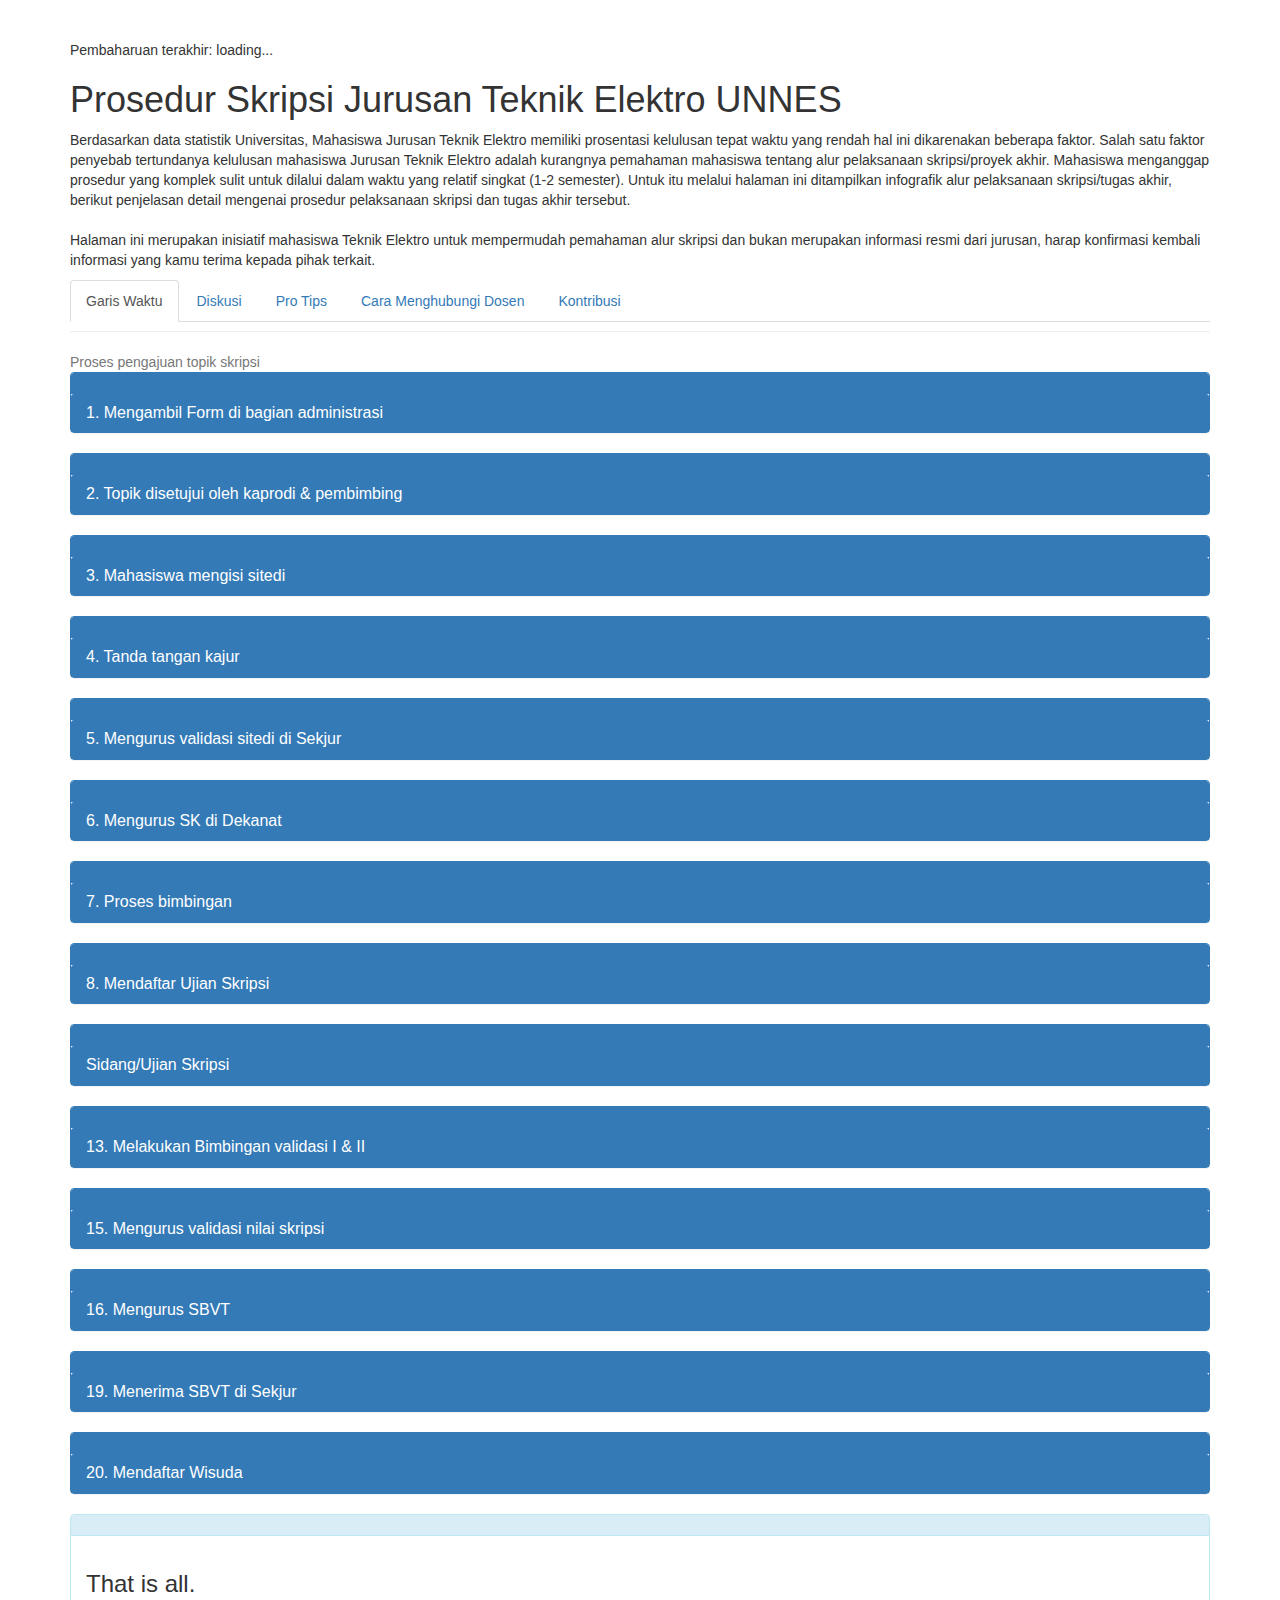
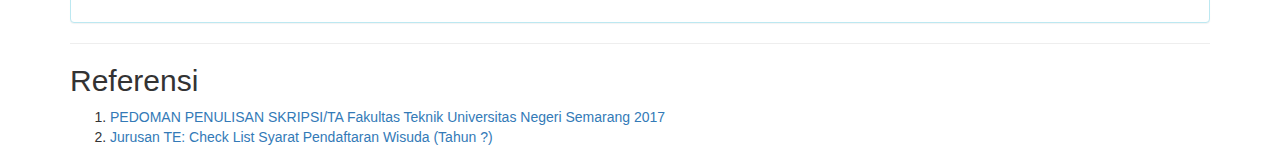
==== index.html @ 2256fbec "menambahkan informasi wisuda" ====
<!DOCTYPE html>
<html lang="id">

<head>
    <meta charset="utf-8">
    <meta name="robots" content="noindex, nofollow">
    <title>Prosedur Skripsi Jurusan Teknik Elektro UNNES</title>
    <meta name="viewport" content="width=device-width, initial-scale=1">
    <link rel="icon" href="img/icon.png" type="image/png">
    <!-- load bootstrap and fonts -->
    <link href="//netdna.bootstrapcdn.com/bootstrap/3.0.0/css/bootstrap.min.css" rel="stylesheet" id="bootstrap-css">
    <link rel="stylesheet" href="https://cdnjs.cloudflare.com/ajax/libs/font-awesome/5.15.1/css/all.min.css"
        integrity="sha512-+4zCK9k+qNFUR5X+cKL9EIR+ZOhtIloNl9GIKS57V1MyNsYpYcUrUeQc9vNfzsWfV28IaLL3i96P9sdNyeRssA=="
        crossorigin="anonymous" />
    <link rel="preconnect" href="https://fonts.gstatic.com">
    <link href="https://fonts.googleapis.com/css2?family=Roboto:wght@400;500;700;900&display=swap" rel="stylesheet">
    <!-- load custom css -->
    <link href="css/style.css" rel="stylesheet">
    <!-- load js -->
    <script src="//code.jquery.com/jquery-1.11.1.min.js"></script>
    <script src="//netdna.bootstrapcdn.com/bootstrap/3.0.0/js/bootstrap.min.js"></script>
</head>

<body>
    <div class="container">
        <!-- Page header -->
        <div class="page-header">
            <div class="page-intro">
                <div class="info">Pembaharuan terakhir: <span id="last-update">loading...</span></div>
                <h1>Prosedur Skripsi <span> Jurusan Teknik Elektro UNNES </span></h1>
                <div class="sidebar-box">
                    <p>Berdasarkan data statistik Universitas, Mahasiswa Jurusan Teknik Elektro memiliki prosentasi
                        kelulusan
                        tepat waktu yang rendah hal ini dikarenakan beberapa faktor. Salah satu faktor penyebab
                        tertundanya kelulusan mahasiswa Jurusan Teknik Elektro adalah kurangnya pemahaman mahasiswa
                        tentang alur pelaksanaan
                        skripsi/proyek akhir. Mahasiswa menganggap prosedur yang komplek sulit untuk dilalui dalam waktu
                        yang relatif singkat (1-2 semester). Untuk itu melalui halaman ini ditampilkan infografik alur
                        pelaksanaan skripsi/tugas akhir, berikut penjelasan detail mengenai prosedur pelaksanaan skripsi
                        dan
                        tugas akhir tersebut.
                        <br /><br />
                        Halaman ini merupakan inisiatif mahasiswa Teknik Elektro untuk mempermudah pemahaman alur
                        skripsi
                        dan bukan merupakan informasi resmi dari jurusan, harap konfirmasi kembali informasi yang kamu
                        terima kepada pihak terkait.
                    </p>
                </div>
            </div>
            <div class="tab">
                <ul class="nav nav-tabs">
                    <li class="active"><a data-toggle="tab" href="#garis-waktu"><i class="fas fa-bars"></i>
                            Garis Waktu</a>
                    </li>
                    <li><a data-toggle="tab" href="#diskusi"><i class="fas fa-comments"></i> Diskusi</a></li>
                    <li><a data-toggle="tab" href="#protips"><i class="fas fa-trophy"></i> Pro Tips</a></li>
                    <li><a data-toggle="tab" href="#cara-hubungi-dosen"><i class="fas fa-envelope"></i> Cara
                            Menghubungi Dosen</a>
                    <li><a data-toggle="tab" href="#kontribusi"><i class="fas fa-code-branch"></i>
                            Kontribusi</a>
                    </li>
                </ul>
            </div>
        </div>
        <!-- /Page header -->
        <div class="tab-content">
            <div id="garis-waktu" class="tab-pane fade in active">
                <!-- Timeline -->
                <div class="timeline">
                    <!-- Line component -->
                    <div class="line text-muted"></div>
                    <div class="separator text-muted">
                        <span>Proses pengajuan topik skripsi</span>
                    </div>
                    <article class="panel panel-primary" id="accordionOne">
                        <div class="panel-heading icon">
                            <i class="fas fa-file-alt"></i>
                        </div>
                        <div class="panel-heading" id="headingOne" data-toggle="collapse" role="button"
                            data-target="#collapseOne" aria-expanded="true" aria-controls="collapseOne">
                            <h3 class="panel-title">1. Mengambil Form di bagian administrasi</h3>
                        </div>
                        <div class="panel-body collapse " id="collapseOne" aria-labelledby="headingOne"
                            data-parent="#accordionOne">
                            <p>
                                Kalian dapat mengambil form usul topik ke TU Jurusan. Berikut gambar dari Form Usulan
                                Topik :
                            </p>
                            <img src="img/usul_topik.png" alt="form usul topik" style="width: 40%;">
                        </div>
                    </article>
                    <article class="panel panel-primary">
                        <div class="panel-heading icon">
                            <i class="fas fa-spell-check"></i>
                        </div>
                        <div class="panel-heading" id="headingTwo" data-toggle="collapse" role="button"
                            data-target="#collapseTwo" aria-expanded="true" aria-controls="collapseTwo">
                            <h3 class="panel-title">2. Topik disetujui oleh kaprodi & pembimbing</h3>
                        </div>
                        <div class="panel-body collapse " id="collapseTwo" aria-labelledby="headingTwo"
                            data-parent="#accordionTwo">
                            <p>
                                Pada tahap ini kalian membutuhkan tanda tangan baik dari Kaprodi maupun Pembimbing.
                                Jangan lupa menggunakan <a href="#cara-hubungi-dosen">Cara Menghubungi Dosen</a> agar
                                dosen paham dengan kondisi kalian.
                            </p>

                        </div>
                    </article>
                    <article class="panel panel-primary">
                        <div class="panel-heading icon">
                            <i class="fas fa-laptop"></i>
                        </div>
                        <div class="panel-heading">
                            <h3 class="panel-title">3. Mahasiswa mengisi sitedi</h3>
                        </div>
                    </article>
                    <article class="panel panel-primary">
                        <div class="panel-heading icon">
                            <i class="fas fa-signature"></i>
                        </div>
                        <div class="panel-heading">
                            <h3 class="panel-title">4. Tanda tangan kajur</h3>
                        </div>
                    </article>
                    <article class="panel panel-primary">
                        <div class="panel-heading icon">
                            <i class="fas fa-check-double"></i>
                        </div>
                        <div class="panel-heading">
                            <h3 class="panel-title">5. Mengurus validasi sitedi di Sekjur</h3>
                        </div>
                    </article>
                    <article class="panel panel-primary">
                        <div class="panel-heading icon">
                            <i class="fas fa-school"></i>
                        </div>
                        <div class="panel-heading">
                            <h3 class="panel-title">6. Mengurus SK di Dekanat</h3>
                        </div>
                    </article>
                    <article class="panel panel-primary">
                        <div class="panel-heading icon">
                            <i class="fas fa-comments"></i>
                        </div>
                        <div class="panel-heading">
                            <h3 class="panel-title">7. Proses bimbingan</h3>
                        </div>
                    </article>

                    <article class="panel panel-primary" id="accordionEight">
                        <div class="panel-heading icon">
                            <i class="fas fa-clipboard-list"></i>
                        </div>
                        <div class="panel-heading" id="headingEight" data-toggle="collapse" role="button"
                            data-target="#collapseEight" aria-expanded="true" aria-controls="collapseEight">
                            <h3 class="panel-title">8. Mendaftar Ujian Skripsi</h3>
                        </div>
                        <div class="panel-body collapse " id="collapseEight" aria-labelledby="headingEight"
                            data-parent="#accordionEight">
                            <h4>Check List Syarat Pendaftaran Ujian Skripsi<sup><a href="#ref-3">[3]</a></sup></h4>
                            <ol>
                                <li><a href="#daftar-sidang-ktm">FC KTM</a></li>
                                <li><a href="#daftar-sidang-krs">FC KRS terakhir</a></li>
                                <li><a href="#daftar-sidang-rhs">FC RHS disetujui Koorprodi tanpa nilai E</a></li>
                                <li><a href="#daftar-sidang-bukti-spp">FC Bukti pembayaran SPP terakhir</a></li>
                                <li><a href="#daftar-sidang-bukti-spp">Lembar selesai bimbingan</a></li>
                                <li><a href="#daftar-sidang-toefl">FC Sertifikat TOEFL minimal nilai 400</a></li>
                                <li><a href="#daftar-sidang-pembimbingan">Pembimbingan Penulisan Skripsi</a></li>
                                <li><a href="#daftar-sidang-naskah-skripsi">Naskah Ujian Skripsi</a></li>
                                <li><a href="#daftar-sidang-e-journal">Bukti Upload E journal</a></li>
                                <li><a href="#daftar-sidang-surat-tugas-sempro">FC Surat Tugas Sempro</a></li>
                            </ol>
                            <hr />


                            <h5 name="daftar-sidang-ktm">1. FC KTM</h5>
                            <p>Foto Copy/Scan KTM depan-belakang dalam satu halaman.</p>
                            <h5 name="daftar-sidang-krs">2. FC KRS Terakhir</h5>
                            <p>-</p>
                            <h5 name="daftar-sidang-rhs">3. FC RHS (sudah ditanda tangan Kaprodi)</h5>
                            <p>-</p>
                        </div>
                    </article>


                    <article class="panel panel-primary" id="accordionNine">
                        <div class="panel-heading icon">
                            <i class="fas fa-chalkboard-teacher"></i>
                        </div>
                        <div class="panel-heading" id="headingNine" role="button" data-toggle="collapse"
                            data-target="#collapseNine" aria-expanded="true" aria-controls="collapseNine">
                            <h3 class="panel-title">Sidang/Ujian Skripsi</h3>
                        </div>
                        <div class="panel-body collapse " id="collapseNine" aria-labelledby="headingNine"
                            data-parent="#accordionNine">
                            dfdf
                        </div>
                    </article>
                    <article class="panel panel-primary">
                        <div class="panel-heading icon">
                            <i class="fas fa-user-check"></i>
                        </div>
                        <div class="panel-heading">
                            <h3 class="panel-title">13. Melakukan Bimbingan validasi I & II</h3>
                        </div>
                    </article>
                    <article class="panel panel-primary">
                        <div class="panel-heading icon">
                            <i class="fas fa-tasks"></i>
                        </div>
                        <div class="panel-heading">
                            <h3 class="panel-title">15. Mengurus validasi nilai skripsi</h3>
                        </div>
                    </article>
                    <article class="panel panel-primary">
                        <div class="panel-heading icon">
                            <i class="fas fa-list-ol"></i>
                        </div>
                        <div class="panel-heading" id="headingSixteen" data-toggle="collapse" role="button" data-target="#collapseSixteen"
                            aria-expanded="true" aria-controls="collapseSixteen">
                            <h3 class="panel-title">16. Mengurus SBVT</h3>
                        </div>
                        <div class="panel-body collapse " id="collapseSixteen" aria-labelledby="headingSixteen" data-parent="#accordionSixteen">
                            <h4>Mengurus SBVT</h4>
                            <p>Dalam pengurusan SBVT (Surat Bukti Validasi Data Transkrip) diperlukan surat bebas Perpus Pusat.</p>
                            <hr/>
                            <h4>Surat Bebas Perpus Pusat</h4>
                            <p>Surat bebeas perpus pusat bisa didapatkan secara langsung maupun daring (per Februari 2020 hanya menerima daring). File yang perlu dikirimkan adalah naskah skripsi lengkap dengan tanda tangan pembibing, ketua sidang, sekretaris sidang, dan dekan. Informasi lengkapnya
                                ada di tautan berikut <a href="http://library.unnes.ac.id/?p=7430">LAYANAN BEBAS PERPUSTAKAAN SECARA ONLINE</a></p>
                           
                        </div>
                    </article>
                    <article class="panel panel-primary">
                        <div class="panel-heading icon">
                            <i class="far fa-clipboard"></i>
                        </div>
                        <div class="panel-heading">
                            <h3 class="panel-title">19. Menerima SBVT di Sekjur</h3>
                        </div>
                    </article>


                    <article class="panel panel-primary" id="accordionTwenty">
                        <div class="panel-heading icon">
                            <i class="fas fa-graduation-cap"></i>
                        </div>
                        <div class="panel-heading" id="headingTwenty" data-toggle="collapse" role="button"
                            data-target="#collapseTwenty" aria-expanded="true" aria-controls="collapseTwenty">
                            <h3 class="panel-title">20. Mendaftar Wisuda</h3>
                        </div>
                        <div class="panel-body collapse " id="collapseTwenty" aria-labelledby="headingTwenty"
                            data-parent="#accordionTwenty">
                            <h4>Check List Syarat Pendaftaran Wisuda<sup><a href="#ref-2">[2]</a></sup></h4>
                            <ol>
                                <li><a href="#daftar-wisuda-ktm">FC KTM</a></li>
                                <li><a href="#daftar-wisuda-rhs">FC RHS (sudah ditanda tangan Kaprodi)</a></li>
                                <li><a href="#daftar-wisuda-cetaksbvt">FC Bukti Cetak SBVT</a></li>
                                <li><a href="#daftar-wisuda-bayarspp">FC Bukti Pembayaran SPP</a></li>
                                <li><a href="#daftar-wisuda-bebaslabkalab">FC Surat Keterangan Bebas Lab (Kalab)</a>
                                </li>
                                <li><a href="#daftar-wisuda-bebaslab">FC Surat Keterangan Bebas Pinjam Alat Lab</a></li>
                                <li><a href="#daftar-wisuda-bebeasperpusjur">FC Surat Keterangan Bebas Perpustakaan
                                        Jurusan</a></li>
                                <li><a href="#daftar-wisuda-selesairevisi">FC Surat Keterangan Selesai Revisi</a></li>
                                <li><a href="#daftar-wisuda-pengumpulannaskah">FC Bukti Pengumpulan Naskah Skripsi,
                                        Artikel, CD dari Perpustakaan Jurusan</a></li>
                                <li><a href="#daftar-wisuda-fileskripsi">FC Halaman Cover, Abstrak, Pengesahan</a></li>
                                <li><a href="#daftar-wisuda-surattugaspanita">FC Surat Tugas Panitia Ujian Skripsi</a></li>
                                <li><a href="#daftar-wisuda-penyerahan-artikel">FC Surat Keterangan Penyerahan Artikel</a></li>
                                <li><a href="#">FC Cetak Bukti Upload File Skripsi di SITEDI</a></li>
                                <li><a href="#">FC Surat Tugas Pembimbing</a></li>
                                <li><a href="#">FC SK Penyerahan Naskah Skripsi File PDF</a></li>
                                <li><a href="#">FC Surat Keterangan Lulus</a></li>
                            </ol>
                            <hr />
                            <p>Congratulations, you're a step away from gradutaion!</p><br />

                            <h5 id="daftar-wisuda-ktm">1. FC KTM</h5>
                            <p>Foto Copy/Scan KTM depan-belakang dalam satu halaman.</p>
                            <h5 id="daftar-wisuda-rhs">2. FC RHS (sudah ditanda tangan Kaprodi)</h5>
                            <p>-</p>

                            <h5 id="daftar-wisuda-cetaksbvt">3. FC Bukti Cetak SBVT </h5>
                            <p>SBVT (Surat Bukti Validasi Data Transkrip) didapat setelah pembimbing dan penguji mengisi
                                nilai ujian skripsi anda. Untuk informasi lebih lanjut bisa ditanyakan ke TU.</p>

                            <h5 id="daftar-wisuda-bayarspp">4. FC Bukti Pembayaran SPP</h5>
                            <p>Bukti pembayan dapat diambil dari tangkapan layar SITEDI atau SIKADU dan dibuat PDF.
                            </p>
                            <h5 id="daftar-wisuda-bebaslabkalab">5. FC Surat Keterangan Bebas Lab (Kalab)</h5>
                            <p>Surat diketik sendiri berdasarkan template <a
                                    href="docs/template_surat-surat_daftar_wisuda.docx" target="_blank">berikut</a>
                                (halaman 3). Kemudian meminta TTD dari Kalab.</p>

                            <h5 id="daftar-wisuda-bebaslab">6. FC Surat Keterangan Bebas Pinjam Alat Lab</h5>
                            <p>Surat diketik sendiri berdasarkan template <a
                                    href="docs/template_surat-surat_daftar_wisuda.docx" target="_blank">berikut</a>
                                (halaman 2). Kemudian meminta TTD dari Laboran PTE, Laboran PTIK, Laboran TE.</p>

                            <h5 id="daftar-wisuda-bebeasperpusjur">7. FC Surat Keterangan Bebas Perpustakaan Jurusan
                            </h5>
                            <p>Surat diketik sendiri berdasarkan template <a
                                    href="docs/template_surat-surat_daftar_wisuda.docx" target="_blank">berikut</a>
                                (halaman 5). Kemudian meminta TTD dari Penanggung Jawab Perpus Jurusan.</p>

                            <h5 id="daftar-wisuda-selesairevisi">8. FC Surat Keterangan Selesai Revisi</h5>
                            <p>Surat diketik sendiri berdasarkan template <a
                                    href="docs/template_surat-surat_daftar_wisuda.docx" target="_blank">berikut</a>
                                (halaman 1). Kemudian meminta TTD dari Penguji 1, Penguji 2, Penguji 3/Pembimbing.</p>

                            <h5 id="daftar-wisuda-pengumpulannaskah">9. FC Bukti Pengumpulan Naskah Skripsi, Artikel, CD
                                dari Perpustakaan Jurusan</h5>
                            <p>Surat diketik sendiri berdasarkan template <a
                                    href="docs/template_surat-surat_daftar_wisuda.docx" target="_blank">berikut</a>
                                (halaman 4 dan 7). Kemudian meminta TTD dari Penanggung Jawab Perpus Jurusan.</p>

                            <h5 id="daftar-wisuda-fileskripsi">10. FC Halaman Cover, Abstrak, Pengesahan</h5>
                            <p>Jangan lupa halaman pengesahan merupakan file hasil scan dokumen asli. Halaman tesersbut digabung jadi satu, urutannya berdasarkan panduan skripsi<a href="#ref-1"><sup>[1]</sup></a></p>
                           
                            <h5 id="daftar-wisuda-surattugaspanita">11. FC Surat Tugas Panitia Ujian Skripsi</h5>
                            <p>Didapat sebelum/setelah kamu melakukan ujian skripsi, kalau saya h-7 sebelum sidang ujian. Berisi daftar penguji, peserta ujian, dan tempat ujian. Serta tanda tangan dan cap dari Ketua Dekan.</p>

                            <h5 id="daftar-wisuda-penyerahan-artikel">12. FC Surat Keterangan Penyerahan Artikel</h5>
                            <p>Surat diketik sendiri berdasarkan template <a href="docs/template_surat-surat_daftar_wisuda.docx"
                                    target="_blank">berikut</a>
                                (halaman 6). Kemudian meminta TTD dari Ketua Laboratorium TE.</p>
                        </div>
                    </article>

                    <article class="panel panel-info panel-outline">
                        <div class="panel-heading icon">
                            <i class="fas fa-user-graduate"></i>
                        </div>
                        <div class="panel-body">
                            <h3>That is all.</h3>
                        </div>
                    </article>
                </div>
                <!-- /Timeline -->
                <hr />
                <div class="referensi mb-2">
                    <h2>Referensi</h2>
                    <ol>
                        <li><a name="ref-1" href="docs/Pedoman_SKRIPSI_TA_FT_2017.pdf">PEDOMAN PENULISAN SKRIPSI/TA
                                Fakultas Teknik Universitas Negeri Semarang 2017</a></li>
                        <li><a name="ref-2" href="img/checklist-daftar-wisuda-te.jpeg">Jurusan TE: Check List Syarat
                                Pendaftaran Wisuda (Tahun ?)</a></li>
                    </ol>
                </div>
            </div>
            <div id="diskusi" class="tab-pane fade">
                <h2>Diskusi</h2>
                <div class="comment-box">
                    <div id="disqus_thread"></div>
                    <script>
                        /**
                        *  RECOMMENDED CONFIGURATION VARIABLES: EDIT AND UNCOMMENT THE SECTION BELOW TO INSERT DYNAMIC VALUES FROM YOUR PLATFORM OR CMS.
                        *  LEARN WHY DEFINING THESE VARIABLES IS IMPORTANT: https://disqus.com/admin/universalcode/#configuration-variables    */
                        /*
                        var disqus_config = function () {
                        this.page.url = PAGE_URL;  // Replace PAGE_URL with your page's canonical URL variable
                        this.page.identifier = PAGE_IDENTIFIER; // Replace PAGE_IDENTIFIER with your page's unique identifier variable
                        };
                        */
                        (function () { // DON'T EDIT BELOW THIS LINE
                            var d = document, s = d.createElement('script');
                            s.src = 'https://elybin.disqus.com/embed.js';
                            s.setAttribute('data-timestamp', +new Date());
                            (d.head || d.body).appendChild(s);
                        })();
                    </script>
                    <noscript>Please enable JavaScript to view the <a href="https://disqus.com/?ref_noscript">comments
                            powered
                            by Disqus.</a>
                    </noscript>
                </div>
            </div>
            <div id="protips" class="tab-pane fade">
                <h2>Protips</h2>
                <p>Beberapa tips agar mempermudah dalam pengerjaan skripsi.</p>
                <h3>1. Simpan semua dokumen dengan rapih, baik yang kamu kirim maupun yang kamu terima.</h3>
                <h3>2. Jangan sampai dokumen skripsi kamu rusak/terhapus. </h3>
                <p>Gunakan layanan <i>cloud</i> (seperti: Google Drive, Dropbox, dll.) untuk menyimpan cadangan file
                    kamu. Pelajari <a href="https://www.youtube.com/watch?v=cNvB1NzGUBk"> strategi backup 3-2-1</a>.</p>
                <h3>3. Jangan menyimpan dokumen hanya di satu file saja, gandakan setiap kali melakukan revisi besar.
                </h3>
                <p>Contoh penamaan file yang ideal: <br />
                    <code>skripsi_v23_20210108_mengubah_penomoran_halaman.docx</code>.
                    <br />
                <ul>
                    <li><code>v23</code> merupakan versi yang kamu kerjakan, angka terus bertambah ketika kamu menyimpan
                        file baru.</li>
                    <li><code>20210108</code> merupakan tanggal (YYYYMMDD) kapan kamu mengubah dokumen kamu.</li>
                    <li><code>mengubah_penomoran_halaman</code> perubahan penting apa saja yang kamu lakukan.</li>
                </ul>
                Selain mencegah file <i>corrupt</i>, juga menghindari mengirim nama dokumen yang kurang sopan. Pelajari
                <a
                    href="https://library.stanford.edu/research/data-management-services/data-best-practices/best-practices-file-naming">cara
                    penamaan file</a> menurut Stanford University Library. </p>
            </div>
            <div id="cara-hubungi-dosen" class="tab-pane fade">
                <h2>Cara Menghubungi Dosen</h2>
                <p>Berikut tata cara menghubungi dosen.</p>
            </div>
            <div id="kontribusi" class="tab-pane fade">
                <h2>Kontribusi</h2>
                <p>Repositori dan halaman web ini mungkin tidak lagi relevan seiring berjalannya waktu, maka dari itu
                    jika
                    terdapat pembaharuan informasi dimohon untuk membantu menyunting dengan melakukan
                    <i>pull-request</i> ke repositori berikut.
                </p>
                <iframe
                    src="https://ghbtns.com/github-btn.html?user=elybin&repo=prosedur-skripsi-jurusan-te&type=fork&count=true&size=large"
                    style="border:0;overflow: scroll;" width="170" height="30" title="GitHub"></iframe>
                <br />
                <br />
                <h2>Kontributor</h2>
                <ul>
                    <li>Khakim Assidiqi (<a href="https://github.com/elybin">@elybin</a>)</li>
                    <li>Septian Rinaldi (<a href="https://github.com/SeptianRin">@SeptianRin</a>)</li>
                    <li>Sartini</li>
                    <li>Budiman</li>
                    <li>coming soon...</li>

                </ul>
                <br />
                <h2>How to contribute 101</h2>
                <iframe width="560" height="315" style="border:0;overflow: scroll;"
                    src="https://www.youtube.com/embed/6_UhNE5qVX4"
                    allow="accelerometer; autoplay; clipboard-write; encrypted-media; gyroscope; picture-in-picture"
                    allowfullscreen></iframe>
            </div>
        </div>
    </div>
    <script src="https://code.jquery.com/jquery-3.5.1.min.js"
        integrity="sha256-9/aliU8dGd2tb6OSsuzixeV4y/faTqgFtohetphbbj0=" crossorigin="anonymous"></script>
    <script src="https://cdnjs.cloudflare.com/ajax/libs/popper.js/1.14.7/umd/popper.min.js"
        integrity="sha384-UO2eT0CpHqdSJQ6hJty5KVphtPhzWj9WO1clHTMGa3JDZwrnQq4sF86dIHNDz0W1"
        crossorigin="anonymous"></script>
    <script src="https://stackpath.bootstrapcdn.com/bootstrap/4.3.1/js/bootstrap.min.js"
        integrity="sha384-JjSmVgyd0p3pXB1rRibZUAYoIIy6OrQ6VrjIEaFf/nJGzIxFDsf4x0xIM+B07jRM"
        crossorigin="anonymous"></script>

    <script src="js/main.js"></script>
</body>

</html>
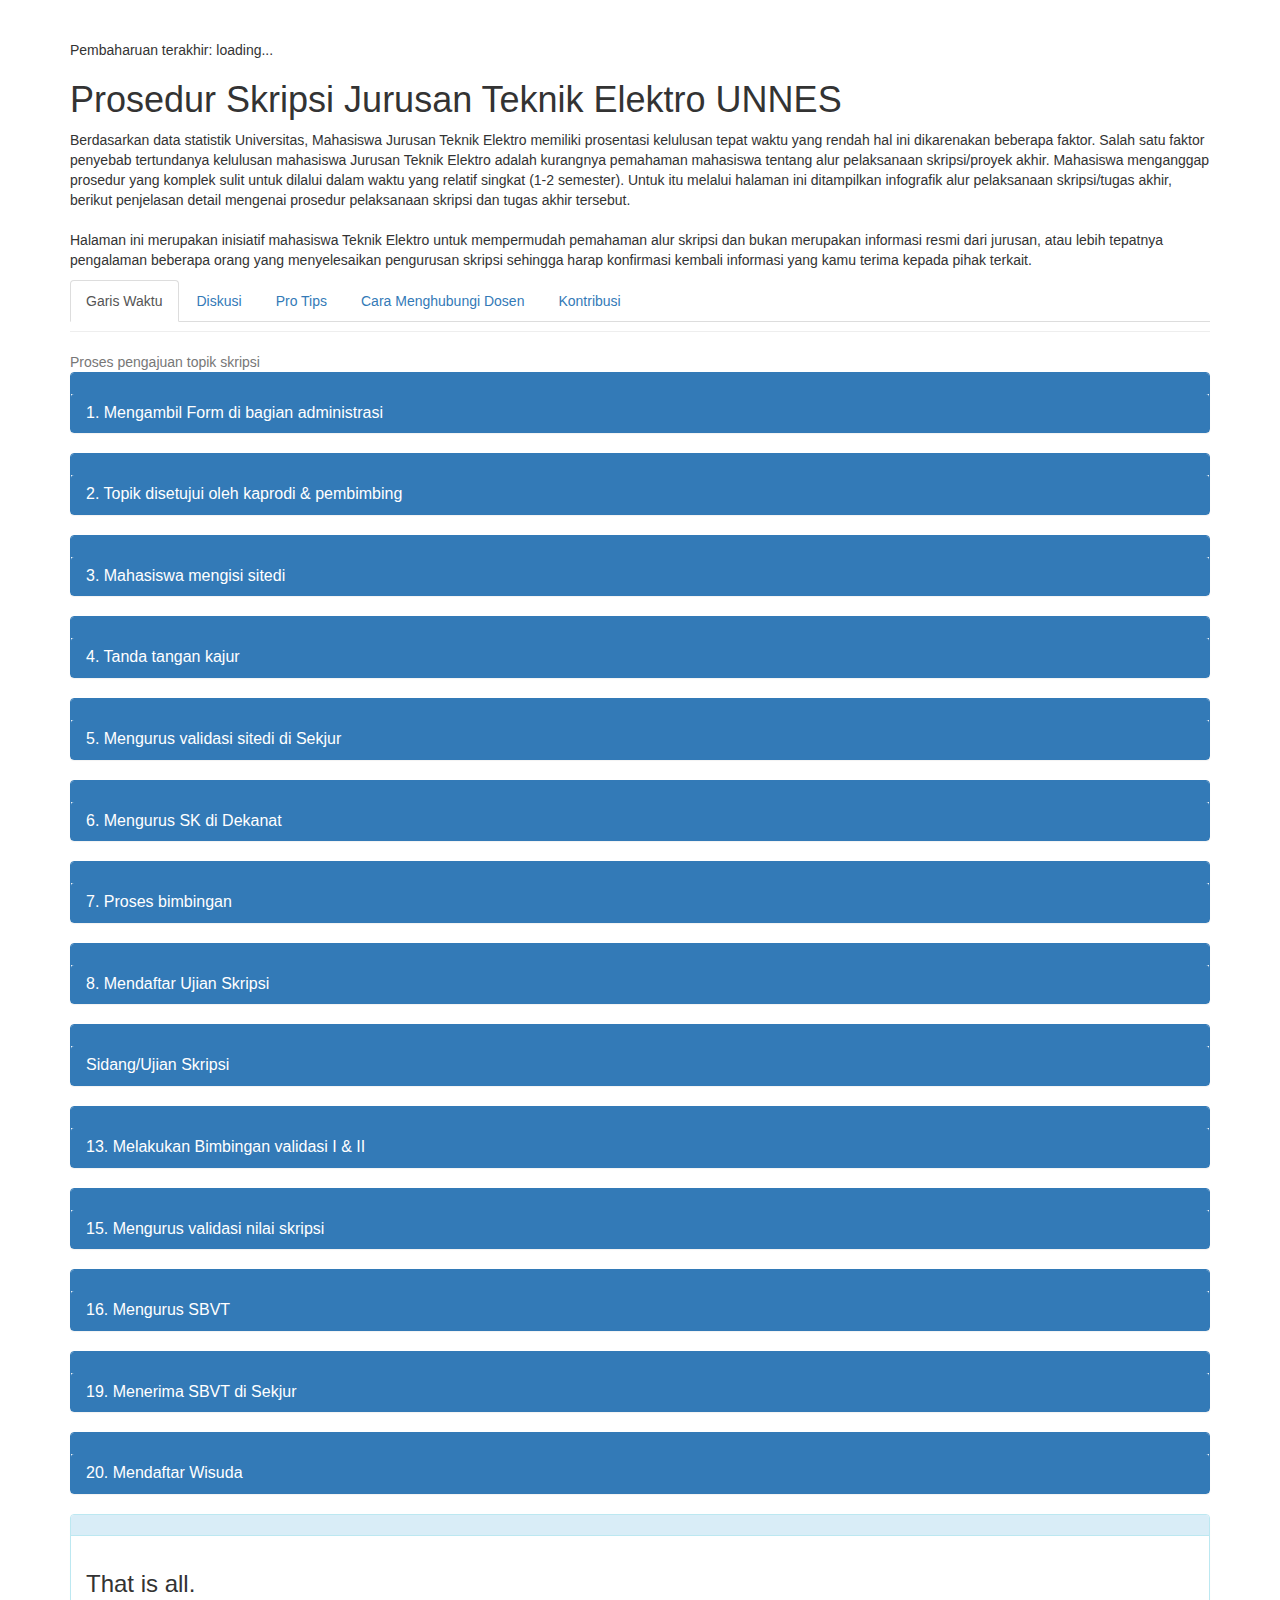
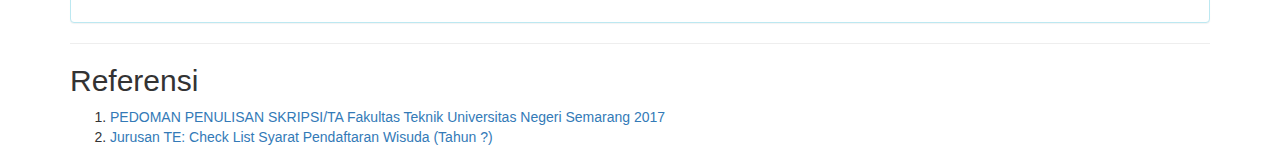
==== commit dbd6e292: "menambahkan detail proses sidang dan usefull links" ====
--- a/index.html
+++ b/index.html
@@ -42,7 +42,7 @@
                         <br /><br />
                         Halaman ini merupakan inisiatif mahasiswa Teknik Elektro untuk mempermudah pemahaman alur
                         skripsi
-                        dan bukan merupakan informasi resmi dari jurusan, harap konfirmasi kembali informasi yang kamu
+                        dan bukan merupakan informasi resmi dari jurusan, atau lebih tepatnya pengalaman beberapa orang yang menyelesaikan pengurusan skripsi sehingga harap konfirmasi kembali informasi yang kamu
                         terima kepada pihak terkait.
                     </p>
                 </div>
@@ -83,10 +83,11 @@
                         <div class="panel-body collapse " id="collapseOne" aria-labelledby="headingOne"
                             data-parent="#accordionOne">
                             <p>
-                                Kalian dapat mengambil form usul topik ke TU Jurusan. Berikut gambar dari Form Usulan
-                                Topik :
+                                Form usul topik dapat diambil di TU Jurusan. Berikut contoh dari <a href="docs/usul_topik.pdf">
+                                    Form Usulan Topik</a>
                             </p>
-                            <img src="img/usul_topik.png" alt="form usul topik" style="width: 40%;">
+                            <p>*Prosedur selama pandemi belum diketahui, kemungkinan dapat dibuat sendiri dan meminta tanda tangan ke pembimbin dan kaprodi secara digital (PDF).</p>
+                        
                         </div>
                     </article>
                     <article class="panel panel-primary">
@@ -268,10 +269,10 @@
                                 <li><a href="#daftar-wisuda-fileskripsi">FC Halaman Cover, Abstrak, Pengesahan</a></li>
                                 <li><a href="#daftar-wisuda-surattugaspanita">FC Surat Tugas Panitia Ujian Skripsi</a></li>
                                 <li><a href="#daftar-wisuda-penyerahan-artikel">FC Surat Keterangan Penyerahan Artikel</a></li>
-                                <li><a href="#">FC Cetak Bukti Upload File Skripsi di SITEDI</a></li>
-                                <li><a href="#">FC Surat Tugas Pembimbing</a></li>
-                                <li><a href="#">FC SK Penyerahan Naskah Skripsi File PDF</a></li>
-                                <li><a href="#">FC Surat Keterangan Lulus</a></li>
+                                <li><a href="#daftar-wisuda-bukti-upload-sitedi">FC Cetak Bukti Upload File Skripsi di SITEDI</a></li>
+                                <li><a href="#daftar-wisuda-surat-tugas-pembimbing">FC Surat Tugas Pembimbing</a></li>
+                                <li><a href="#daftar-wisuda-penyerahan-naskah">FC SK Penyerahan Naskah Skripsi File PDF</a></li>
+                                <li><a href="#daftar-wisuda-keterangan-lulus">FC Surat Keterangan Lulus</a></li>
                             </ol>
                             <hr />
                             <p>Congratulations, you're a step away from gradutaion!</p><br />
@@ -313,7 +314,14 @@
                                 dari Perpustakaan Jurusan</h5>
                             <p>Surat diketik sendiri berdasarkan template <a
                                     href="docs/template_surat-surat_daftar_wisuda.docx" target="_blank">berikut</a>
-                                (halaman 4 dan 7). Kemudian meminta TTD dari Penanggung Jawab Perpus Jurusan.</p>
+                                (halaman 7). Kemudian meminta TTD dari Penanggung Jawab Perpus Jurusan.</p>
+                            <p>Selama pandemi (19 Januari 2021), pengumpulan berkas dilakukan melalui TU. Melakukan pengisian buku data wisudawan dengan melampirkan pasfoto (4x6). Berikut berkas yang diberikan: <br/>
+                                <ol type="a">
+                                    <li>Berkas skripsi lengkap dengan pengesahan (Format mirip dengan yang ada diperpustakaan jurusan), biasanya jasa fotokopi di sekitar UNNES sudah paham formatnya.</li>
+                                    <li>Artikel dijilid dengan sampul oranye.</li>
+                                    <li>CD tidak lagi dibutuhkan, karena sudah menggunakan sistem SITEDI.</li>
+                                </ol>
+                            </p>
 
                             <h5 id="daftar-wisuda-fileskripsi">10. FC Halaman Cover, Abstrak, Pengesahan</h5>
                             <p>Jangan lupa halaman pengesahan merupakan file hasil scan dokumen asli. Halaman tesersbut digabung jadi satu, urutannya berdasarkan panduan skripsi<a href="#ref-1"><sup>[1]</sup></a></p>
@@ -325,6 +333,20 @@
                             <p>Surat diketik sendiri berdasarkan template <a href="docs/template_surat-surat_daftar_wisuda.docx"
                                     target="_blank">berikut</a>
                                 (halaman 6). Kemudian meminta TTD dari Ketua Laboratorium TE.</p>
+
+                            <h5 id="daftar-wisuda-bukti-upload-sitedi">13. FC Cetak Bukti Upload File Skripsi di SITEDI</h5>
+                            <p>Bukti dapat diunduh pada website SITEDI pada menu (Skripsi &gt; Upload Skripsi &gt; Cetek Bukti Upload).</p>
+                            
+                            <h5 id="daftar-wisuda-surat-tugas-pembimbing">14. FC Surat Tugas Pembimbing</h5>
+                            <p>Didapat saat mengajukan sidang sempro.</p>
+
+                            <h5 id="daftar-wisuda-penyerahan-naskah">15. FC SK Penyerahan Naskah Skripsi File PDF</h5>
+                            <p>Surat diketik sendiri berdasarkan template <a href="docs/template_surat-surat_daftar_wisuda.docx"
+                                    target="_blank">berikut</a>
+                                (halaman 4). Kemudian meminta TTD dari Ketua Laboratorium TE. Saat pandemi, penyerahan berkas dapat dilakukan melalui email (18 Januari 2021).</p>
+                            
+                            <h5 id="daftar-wisuda-keterangan-lulus">16. FC Surat Keterangan Lulus</h5>
+                            <p>-</p>
                         </div>
                     </article>
 
@@ -398,6 +420,58 @@
                 <a
                     href="https://library.stanford.edu/research/data-management-services/data-best-practices/best-practices-file-naming">cara
                     penamaan file</a> menurut Stanford University Library. </p>
+
+                <hr>
+                <h2>Useful Links</h2>
+                <p>Beberapa tautan yang dapat membantu selama mengerjakan skripsi.</p>
+                <h3>1. Sci-Hub</h3>
+                <p>Website ini berguna untuk membuka paper yang berbayar dengan menginputkan nomor DOI. <a href="https://en.wikipedia.org/wiki/Sci-Hub">Sci-Hub</a></p>
+                
+                <h3>2. Paper/Article Search Engine</h3>
+                <p>Terdapat banyak mesin pencari paper penelitian ataupun buku, berikut beberapa yang umum digunakan.
+                    <ul>
+                        <li><a href="https://scholar.google.com" target="_blank">https://scholar.google.com</a></li>
+                    </ul>
+                </p>
+                
+                <h3>3. Mengunduh Buku Referensi</h3>
+                <p>Buku refrensi dapat didapatkan langsung pada toko buku baik offline/online, atau dapat diunduh pada website P2P seperti:
+                    <ul>
+                        <li><a href="https://en.wikipedia.org/wiki/Library_Genesis" target="_blank">Library Genesis</a></li>
+                    </ul>
+                </p>
+                
+                <h3>4. Konversi File</h3>
+                <p>Terkadang konversi file atau kompresi dibutuhkan dalam proses skripsi, berikut beberapa website yang sangat membantu proses tersebut:
+                    <ul>
+                        <li><a href="https://www.ilovepdf.com/pdf_to_jpg" target="_blank">PDF to JPG (IlovePdf)</a></li>
+                        <li><a href="https://smallpdf.com/pdf-to-jpg" target="_blank">PDF to JPG (Smallpdf)</a></li>
+                        <li><a href="https://smallpdf.com/pdf-to-word" target="_blank">PDF to Word (Smallpdf)</a></li>
+                        <li><a href="https://www.ilovepdf.com/pdf_to_word" target="_blank">PDF to Word (IlovePdf)</a></li>
+                        <li><a href="https://www.ilovepdf.com/pdf_to_word" target="_blank">PDF to Word (IlovePdf)</a></li>
+                        <li><a href="https://smallpdf.com/compress-pdf" target="_blank">Compress PDF (Smallpdf)</a></li>
+                        <li><a href="https://www.ilovepdf.com/compress_pdf" target="_blank">Compress PDF (IlovePdf)</a></li>
+                    </ul>
+                </p>
+
+                <h3>5. Writting Correction</h3>
+                <p>Terdapat beberapa aplikasi yang dapat mengkoreksi kesalahan grammar atau penulisan, antara lain:
+                    <ul>
+                        <li><a href="https://translate.google.com" target="_blank">Google Translate</a></li>
+                        <li><a href="https://docs.google.com/" target="_blank">Google Docs</a></li>
+                        <li><a href="https://www.grammarly.com" target="_blank">Grammarly</a></li>
+                    </ul>
+                </p>
+
+
+                <h3>6. Reference Manager</h3>
+                <p>Menejemen refrensi yang baik membantu kamu dalam menulis skripsi yang baik, kamu bisa mempelajari beberapa aplikasi berikut:
+                    <ul>
+                        <li><a href="https://www.youtube.com/watch?v=4_QcCGAvFBg" target="_blank">Zotero</a></li>
+                        <li><a href="https://www.youtube.com/watch?v=b4tr5mMYrsk" target="_blank">Mendeley</a></li>
+                    </ul>
+                </p>
+                
             </div>
             <div id="cara-hubungi-dosen" class="tab-pane fade">
                 <h2>Cara Menghubungi Dosen</h2>
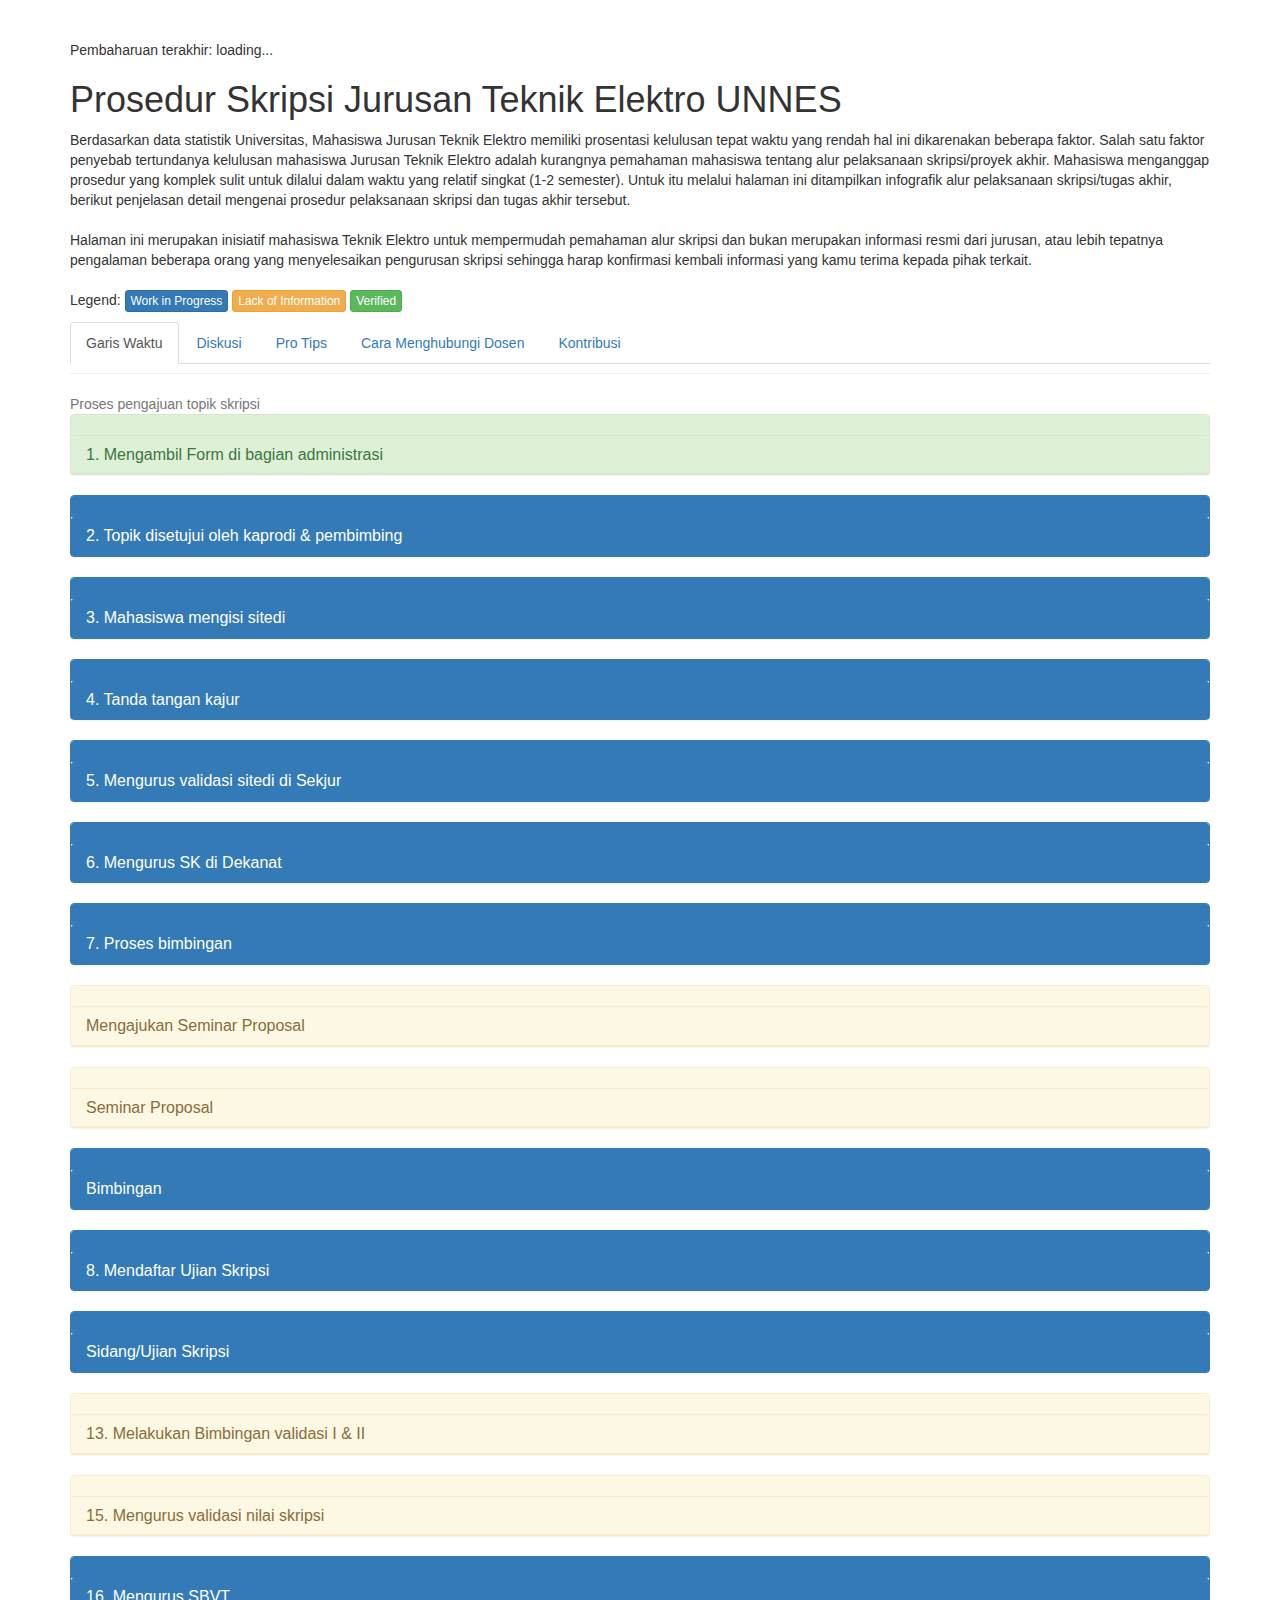
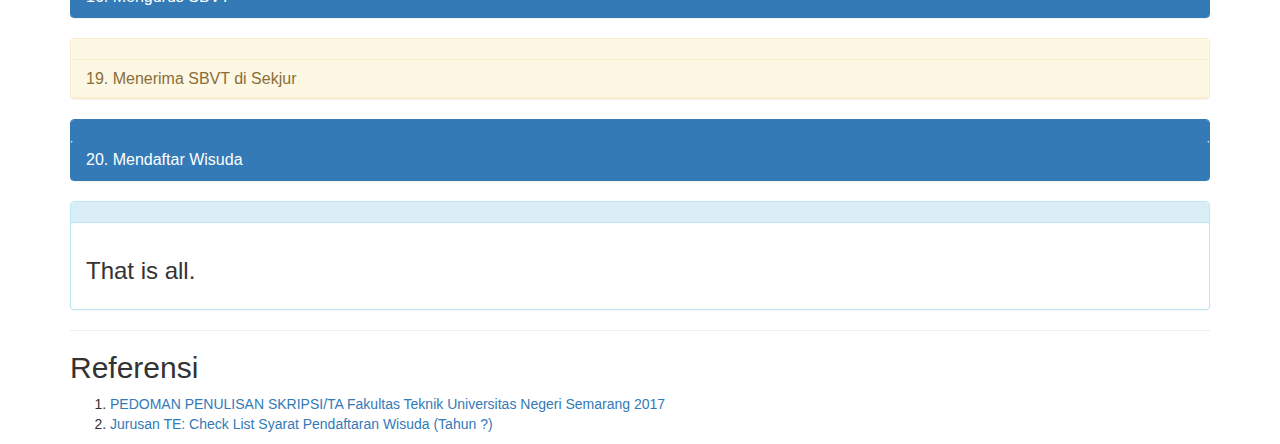
==== commit b6bc5c97: "Update index.html" ====
--- a/index.html
+++ b/index.html
@@ -44,6 +44,9 @@
                         skripsi
                         dan bukan merupakan informasi resmi dari jurusan, atau lebih tepatnya pengalaman beberapa orang yang menyelesaikan pengurusan skripsi sehingga harap konfirmasi kembali informasi yang kamu
                         terima kepada pihak terkait.
+                        <br/><br/>
+                        Legend: 
+                        <span class="btn btn-xs btn-primary">Work in Progress</span>&nbsp;<span class="btn btn-xs btn-warning">Lack of Information</span>&nbsp;<span class="btn btn-xs btn-success">Verified</span>
                     </p>
                 </div>
             </div>
@@ -72,7 +75,7 @@
                     <div class="separator text-muted">
                         <span>Proses pengajuan topik skripsi</span>
                     </div>
-                    <article class="panel panel-primary" id="accordionOne">
+                    <article class="panel panel-success" id="accordionOne">
                         <div class="panel-heading icon">
                             <i class="fas fa-file-alt"></i>
                         </div>
@@ -146,6 +149,33 @@
                         </div>
                         <div class="panel-heading">
                             <h3 class="panel-title">7. Proses bimbingan</h3>
+                        </div>
+                    </article>
+
+                    <article class="panel panel-warning">
+                        <div class="panel-heading icon">
+                            <i class="fas fa-question"></i>
+                        </div>
+                        <div class="panel-heading">
+                            <h3 class="panel-title">Mengajukan Seminar Proposal</h3>
+                        </div>
+                    </article>
+
+                    <article class="panel panel-warning">
+                        <div class="panel-heading icon">
+                            <i class="fas fa-question"></i>
+                        </div>
+                        <div class="panel-heading">
+                            <h3 class="panel-title">Seminar Proposal</h3>
+                        </div>
+                    </article>
+
+                    <article class="panel panel-primary">
+                        <div class="panel-heading icon">
+                            <i class="fas fa-comments"></i>
+                        </div>
+                        <div class="panel-heading">
+                            <h3 class="panel-title">Bimbingan</h3>
                         </div>
                     </article>
 
@@ -198,7 +228,7 @@
                             dfdf
                         </div>
                     </article>
-                    <article class="panel panel-primary">
+                    <article class="panel panel-warning">
                         <div class="panel-heading icon">
                             <i class="fas fa-user-check"></i>
                         </div>
@@ -206,7 +236,7 @@
                             <h3 class="panel-title">13. Melakukan Bimbingan validasi I & II</h3>
                         </div>
                     </article>
-                    <article class="panel panel-primary">
+                    <article class="panel panel-warning">
                         <div class="panel-heading icon">
                             <i class="fas fa-tasks"></i>
                         </div>
@@ -232,7 +262,7 @@
                            
                         </div>
                     </article>
-                    <article class="panel panel-primary">
+                    <article class="panel panel-warning">
                         <div class="panel-heading icon">
                             <i class="far fa-clipboard"></i>
                         </div>
@@ -494,7 +524,7 @@
                     <li>Khakim Assidiqi (<a href="https://github.com/elybin">@elybin</a>)</li>
                     <li>Septian Rinaldi (<a href="https://github.com/SeptianRin">@SeptianRin</a>)</li>
                     <li>Sartini</li>
-                    <li>Budiman</li>
+                    <li>Budiman (<a href="https://github.com/AxleBudiman">@AxleBudiman</a>)</li>
                     <li>coming soon...</li>
 
                 </ul>
@@ -519,4 +549,4 @@
     <script src="js/main.js"></script>
 </body>
 
-</html>+</html>
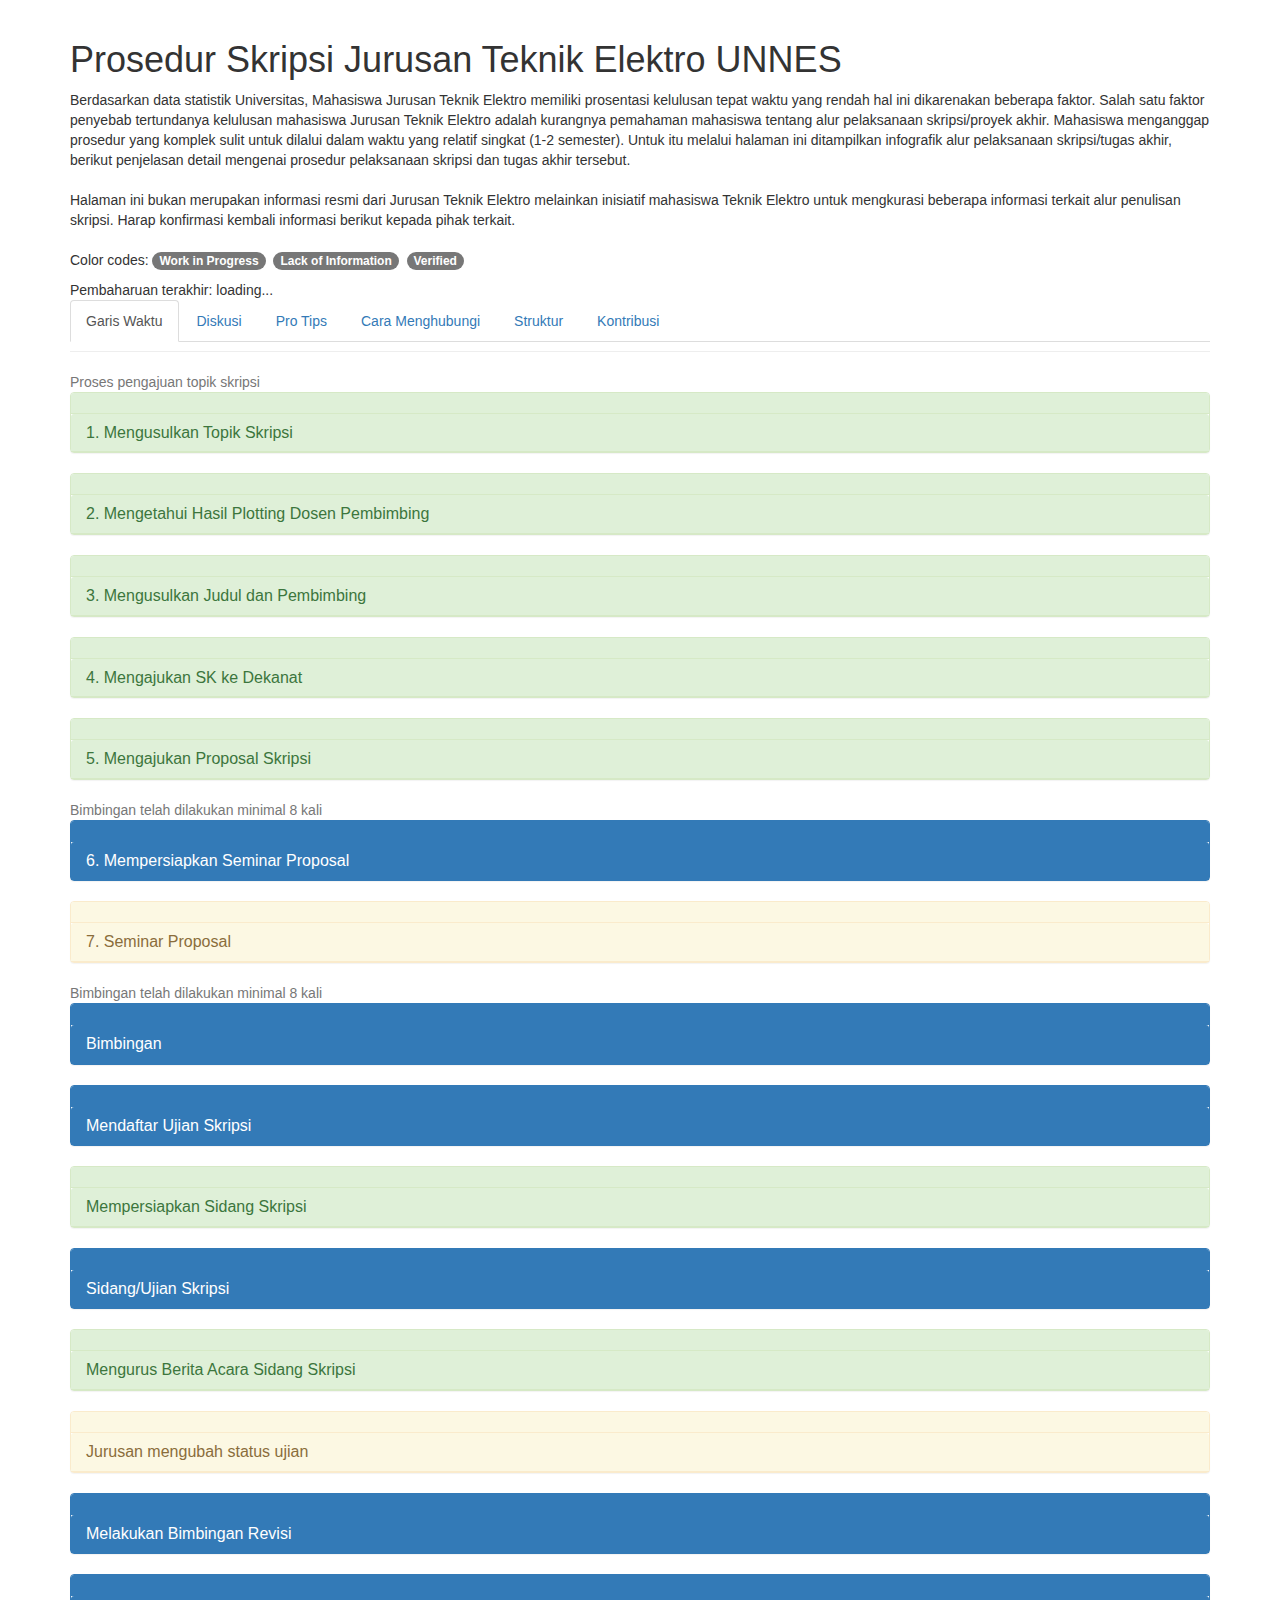
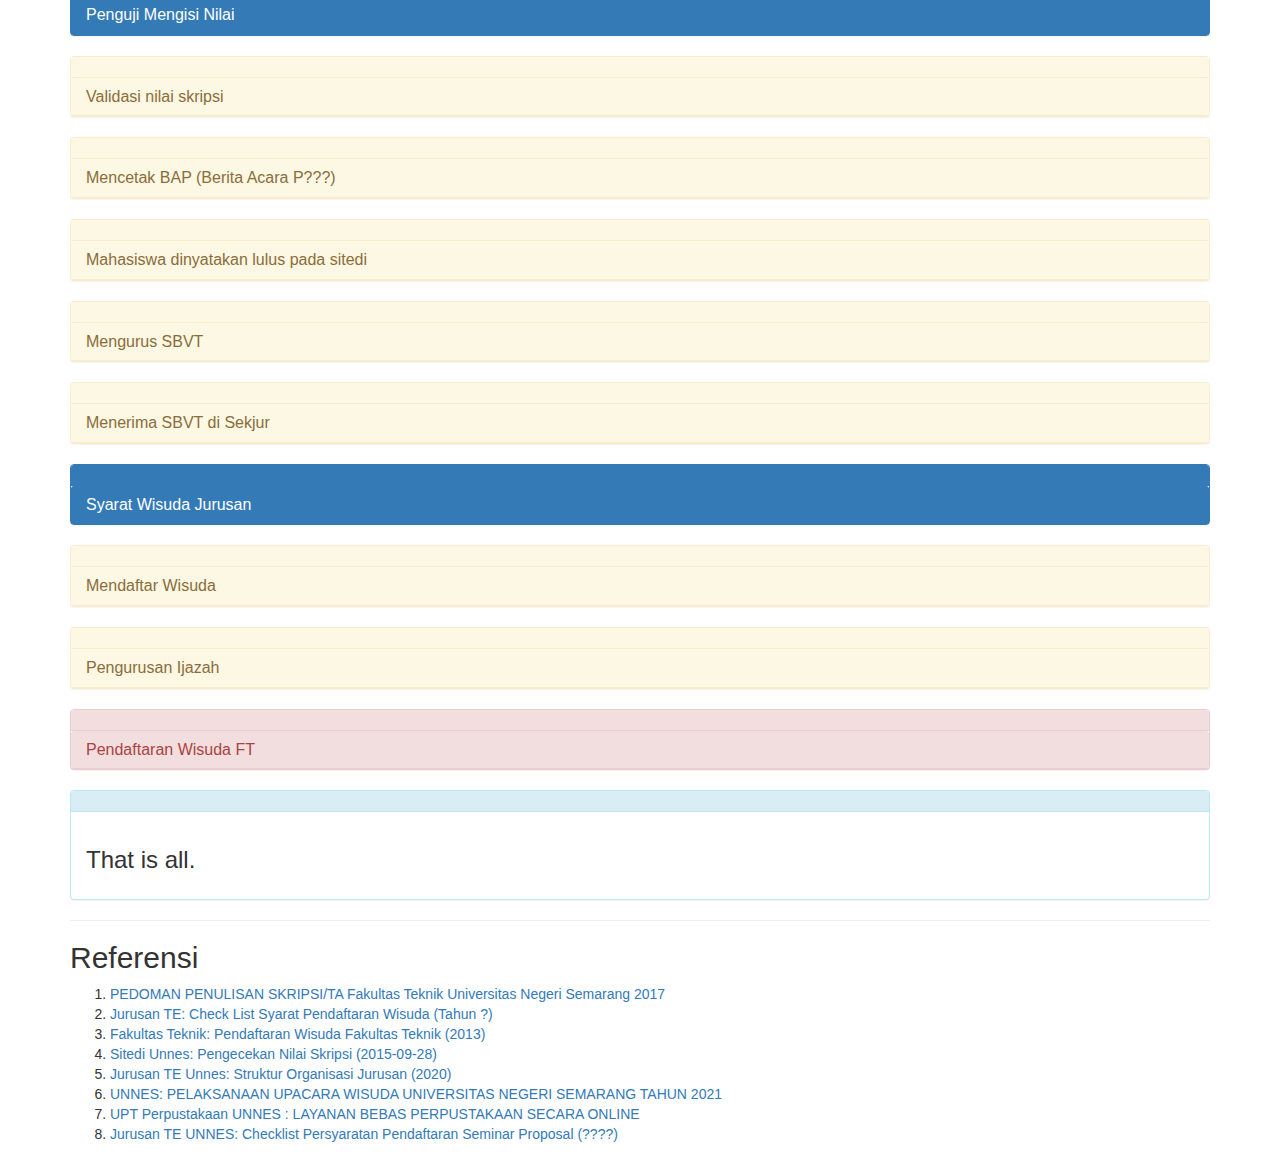
==== commit 0f272068: "memvalidasi tahap 1-5" ====
--- a/index.html
+++ b/index.html
@@ -1,6 +1,5 @@
 <!DOCTYPE html>
 <html lang="id">
-
 <head>
     <meta charset="utf-8">
     <meta name="robots" content="noindex, nofollow">
@@ -26,28 +25,28 @@
         <!-- Page header -->
         <div class="page-header">
             <div class="page-intro">
-                <div class="info">Pembaharuan terakhir: <span id="last-update">loading...</span></div>
                 <h1>Prosedur Skripsi <span> Jurusan Teknik Elektro UNNES </span></h1>
                 <div class="sidebar-box">
                     <p>Berdasarkan data statistik Universitas, Mahasiswa Jurusan Teknik Elektro memiliki prosentasi
-                        kelulusan
-                        tepat waktu yang rendah hal ini dikarenakan beberapa faktor. Salah satu faktor penyebab
+                        kelulusan tepat waktu yang rendah hal ini dikarenakan beberapa faktor. Salah satu faktor
+                        penyebab
                         tertundanya kelulusan mahasiswa Jurusan Teknik Elektro adalah kurangnya pemahaman mahasiswa
-                        tentang alur pelaksanaan
-                        skripsi/proyek akhir. Mahasiswa menganggap prosedur yang komplek sulit untuk dilalui dalam waktu
+                        tentang alur pelaksanaan skripsi/proyek akhir. Mahasiswa menganggap prosedur yang komplek sulit
+                        untuk dilalui dalam waktu
                         yang relatif singkat (1-2 semester). Untuk itu melalui halaman ini ditampilkan infografik alur
                         pelaksanaan skripsi/tugas akhir, berikut penjelasan detail mengenai prosedur pelaksanaan skripsi
-                        dan
-                        tugas akhir tersebut.
+                        dan tugas akhir tersebut.
                         <br /><br />
-                        Halaman ini merupakan inisiatif mahasiswa Teknik Elektro untuk mempermudah pemahaman alur
-                        skripsi
-                        dan bukan merupakan informasi resmi dari jurusan, atau lebih tepatnya pengalaman beberapa orang yang menyelesaikan pengurusan skripsi sehingga harap konfirmasi kembali informasi yang kamu
-                        terima kepada pihak terkait.
-                        <br/><br/>
-                        Legend: 
-                        <span class="btn btn-xs btn-primary">Work in Progress</span>&nbsp;<span class="btn btn-xs btn-warning">Lack of Information</span>&nbsp;<span class="btn btn-xs btn-success">Verified</span>
+                        Halaman ini bukan merupakan informasi resmi dari Jurusan Teknik Elektro melainkan inisiatif
+                        mahasiswa Teknik Elektro untuk mengkurasi beberapa informasi terkait alur penulisan
+                        skripsi. Harap konfirmasi kembali informasi berikut kepada pihak terkait.
+                        <br /><br />
+                        Color codes:
+                        <span class="badge badge-primary">Work in Progress</span>&nbsp;
+                        <span class="badge badge-warning">Lack of Information</span>&nbsp;
+                        <span class="badge badge-success">Verified</span>
                     </p>
+                    Pembaharuan terakhir: <span id="last-update">loading...</span>
                 </div>
             </div>
             <div class="tab">
@@ -58,7 +57,8 @@
                     <li><a data-toggle="tab" href="#diskusi"><i class="fas fa-comments"></i> Diskusi</a></li>
                     <li><a data-toggle="tab" href="#protips"><i class="fas fa-trophy"></i> Pro Tips</a></li>
                     <li><a data-toggle="tab" href="#cara-hubungi-dosen"><i class="fas fa-envelope"></i> Cara
-                            Menghubungi Dosen</a>
+                            Menghubungi</a>
+                    <li><a data-toggle="tab" href="#struktur"><i class="fas fa-users"></i>Struktur</a>
                     <li><a data-toggle="tab" href="#kontribusi"><i class="fas fa-code-branch"></i>
                             Kontribusi</a>
                     </li>
@@ -75,100 +75,154 @@
                     <div class="separator text-muted">
                         <span>Proses pengajuan topik skripsi</span>
                     </div>
+
+
                     <article class="panel panel-success" id="accordionOne">
                         <div class="panel-heading icon">
                             <i class="fas fa-file-alt"></i>
                         </div>
                         <div class="panel-heading" id="headingOne" data-toggle="collapse" role="button"
                             data-target="#collapseOne" aria-expanded="true" aria-controls="collapseOne">
-                            <h3 class="panel-title">1. Mengambil Form di bagian administrasi</h3>
+                            <h3 class="panel-title">1. Mengusulkan Topik Skripsi</h3>
                         </div>
                         <div class="panel-body collapse " id="collapseOne" aria-labelledby="headingOne"
                             data-parent="#accordionOne">
                             <p>
-                                Form usul topik dapat diambil di TU Jurusan. Berikut contoh dari <a href="docs/usul_topik.pdf">
-                                    Form Usulan Topik</a>
-                            </p>
-                            <p>*Prosedur selama pandemi belum diketahui, kemungkinan dapat dibuat sendiri dan meminta tanda tangan ke pembimbin dan kaprodi secara digital (PDF).</p>
-                        
-                        </div>
-                    </article>
-                    <article class="panel panel-primary">
-                        <div class="panel-heading icon">
-                            <i class="fas fa-spell-check"></i>
+                                Perjalanan dimulai dengan mengisi form di SITEDI, pada menu "<i>Skripsi &gt; Usul Topik &gt; Pengusulan Topik Skripsi". Pastikan Sudah registrasi dan SKS terpenuhi.</i>
+                            </p>
+                            <p>Setelah disimpan, untuh dengan menekan tombol <i>"Cetak Form Usulan Topik"</i> (PDF).</p>
+
+                        </div>
+                    </article>
+
+                    <article class="panel panel-success" id="accordionTwo">
+                        <div class="panel-heading icon">
+                            <i class="fas fa-file-alt"></i>
                         </div>
                         <div class="panel-heading" id="headingTwo" data-toggle="collapse" role="button"
                             data-target="#collapseTwo" aria-expanded="true" aria-controls="collapseTwo">
-                            <h3 class="panel-title">2. Topik disetujui oleh kaprodi & pembimbing</h3>
+                            <h3 class="panel-title">2. Mengetahui Hasil Plotting Dosen Pembimbing</h3>
                         </div>
                         <div class="panel-body collapse " id="collapseTwo" aria-labelledby="headingTwo"
                             data-parent="#accordionTwo">
+                            <p>Pengumuman dosen akan dibagikan oleh Kaprodi ke Grup Mahasiswa. Contoh dari plotting adalah seperti <a href="img/plotting_dosen_pembimbing.png" target="_blank">berikut</a>.</p>
+
+                        </div>
+                    </article>
+
+                    <article class="panel panel-success" id="accordionThree">
+                        <div class="panel-heading icon">
+                            <i class="fas fa-signature"></i>
+                        </div>
+                        <div class="panel-heading" id="headingThree" data-toggle="collapse" role="button"
+                            data-target="#collapseThree" aria-expanded="true" aria-controls="collapseThree">
+                            <h3 class="panel-title">3. Mengusulkan Judul dan Pembimbing</h3>
+                        </div>
+                        <div class="panel-body collapse " id="collapseThree" aria-labelledby="headingThree"
+                            data-parent="#accordionThree">
                             <p>
-                                Pada tahap ini kalian membutuhkan tanda tangan baik dari Kaprodi maupun Pembimbing.
-                                Jangan lupa menggunakan <a href="#cara-hubungi-dosen">Cara Menghubungi Dosen</a> agar
-                                dosen paham dengan kondisi kalian.
-                            </p>
-
-                        </div>
-                    </article>
-                    <article class="panel panel-primary">
+                                Form usul topik dapat diambil di TU Jurusan atau diketik sendiri mengikuti format berikut. Berikut contoh dari <a href="docs/usul_topik.pdf" target="_blank">Form Usulan Topik</a> atau berikut <a href="docs/template_surat_persetujuan_dosbing.docx" target="_blank">template</a> yang dapat langsung disunting.
+                            </p>
+                            <p>Kemudian, konsultasikan dengan pembimbing terkait sesuai hasil plotting. Jika sudah diterima, sekaligus dapat meminta tanda tanggan dan dilanjutkan meminta tanda tanggan Kaprodi.</p>
+                        </div>
+                    </article>
+
+                    <article class="panel panel-success" id="accordionFour">
+                        <div class="panel-heading icon">
+                            <i class="fas fa-spell-check"></i>
+                        </div>
+                        <div class="panel-heading" id="headingFour" data-toggle="collapse" role="button"
+                            data-target="#collapseFour" aria-expanded="true" aria-controls="collapseFour">
+                            <h3 class="panel-title">4. Mengajukan SK ke Dekanat</h3>
+                        </div>
+                        <div class="panel-body collapse " id="collapseFour" aria-labelledby="headingFour"
+                            data-parent="#accordionFour">
+                            <p>
+                                Dengan membawa dokumen berikut: 
+                                <ul>
+                                    <li>Form Usul Topik Skripsi</li>
+                                    <li>Persetujuan Dosbing</li>
+                                </ul>
+                            </p>
+                            <p>Kemudian akan mendapatkan SK dari dekanat, proses ini agak lama kira-kira 1-3 hari kerja. Dokumen yang akan kamu terima adalah sebagai <a href="img/sk_dosbing_dekanat.jpg" target="_blank">berikut</a>.</p>
+
+                        </div>
+                    </article>
+                    <article class="panel panel-success" id="accordionFive">
                         <div class="panel-heading icon">
                             <i class="fas fa-laptop"></i>
                         </div>
-                        <div class="panel-heading">
-                            <h3 class="panel-title">3. Mahasiswa mengisi sitedi</h3>
-                        </div>
-                    </article>
-                    <article class="panel panel-primary">
-                        <div class="panel-heading icon">
-                            <i class="fas fa-signature"></i>
-                        </div>
-                        <div class="panel-heading">
-                            <h3 class="panel-title">4. Tanda tangan kajur</h3>
-                        </div>
-                    </article>
-                    <article class="panel panel-primary">
-                        <div class="panel-heading icon">
-                            <i class="fas fa-check-double"></i>
-                        </div>
-                        <div class="panel-heading">
-                            <h3 class="panel-title">5. Mengurus validasi sitedi di Sekjur</h3>
-                        </div>
-                    </article>
-                    <article class="panel panel-primary">
-                        <div class="panel-heading icon">
-                            <i class="fas fa-school"></i>
-                        </div>
-                        <div class="panel-heading">
-                            <h3 class="panel-title">6. Mengurus SK di Dekanat</h3>
-                        </div>
-                    </article>
-                    <article class="panel panel-primary">
-                        <div class="panel-heading icon">
-                            <i class="fas fa-comments"></i>
-                        </div>
-                        <div class="panel-heading">
-                            <h3 class="panel-title">7. Proses bimbingan</h3>
-                        </div>
-                    </article>
-
-                    <article class="panel panel-warning">
-                        <div class="panel-heading icon">
-                            <i class="fas fa-question"></i>
-                        </div>
-                        <div class="panel-heading">
-                            <h3 class="panel-title">Mengajukan Seminar Proposal</h3>
-                        </div>
-                    </article>
-
-                    <article class="panel panel-warning">
-                        <div class="panel-heading icon">
-                            <i class="fas fa-question"></i>
-                        </div>
-                        <div class="panel-heading">
-                            <h3 class="panel-title">Seminar Proposal</h3>
-                        </div>
-                    </article>
+                        <div class="panel-heading"  id="headingFive" data-toggle="collapse" role="button"
+                            data-target="#collapseFive" aria-expanded="true" aria-controls="collapseFive">
+                            <h3 class="panel-title">5. Mengajukan Proposal Skripsi</h3>
+                        </div>
+                        <div class="panel-body collapse " id="collapseFive" aria-labelledby="headingFive"
+                            data-parent="#accordionFive">
+                            <p>Mahasiswa membuat dan mengajukan proposal skripsi kepada pembimbing hingga BAB 3. Sekaligus mengisi SITEDI di setiap setelah melakukan bimbingan.</p>
+                        </div>
+                    </article>
+                    <div class="separator text-muted">
+                        <span>Bimbingan telah dilakukan minimal 8 kali</span>
+                    </div>
+
+
+                    <article class="panel panel-primary" id="accordionSix">
+                        <div class="panel-heading icon">
+                            <i class="fas fa-laptop"></i>
+                        </div>
+                        <div class="panel-heading"  id="headingSix" data-toggle="collapse" role="button"
+                            data-target="#collapseSix" aria-expanded="true" aria-controls="collapseSix">
+                            <h3 class="panel-title">6. Mempersiapkan Seminar Proposal</h3>
+                        </div>
+                        <div class="panel-body collapse " id="collapseSix" aria-labelledby="headingSix"
+                            data-parent="#accordionSix">
+                            <h3>Syarat Seminar Proposal <sup><a href="#ref-8">[8]</a></sup></h3>
+                            <p>Pada tahap ini, mahasiswa dapat mempersiapkan persyaratan untuk mendaftar Seminar Proposal, dokumen yang disiapkan adalah sebagai berikut:</p>
+                            <p>
+                                <ol>
+                                    <li><a href="#daftar-sempro-ktm">FC KTM</a></li>
+                                    <li><a href="#daftar-sempro-krs">FC KRS Terakhir</a></li>
+                                    <li><a href="#daftar-sempro-bukti-bayar">FC Bukti Pembayaran Terakhir</a></li>
+                                    <li><a href="#daftar-sempro-laporan-selesai">Laporan Selesai Bimbingan</a></li>
+                                    <li><a href="#daftar-sempro-usulan-topik-skripsi">Lembar Usulan Topik Skripsi</a></li>
+                                    <li><a href="#daftar-sempro-sk-pembimbing">SK Pembimbing Skripsi</a></li>
+                                </ol>
+                            </p>
+                            <hr/>
+                            <h5 name="daftar-sempro-ktm">1. FC KTM</h5>
+                            <p>Foto Copy/Scan KTM depan-belakang dalam satu halaman.</p>
+                            <h5 name="daftar-sempro-krs">2. FC KRS Terakhir</h5>
+                            <p>Dapat diunduh melalui <i>SIKADU2.0 &gt; Dashboard &gt; Aktifitas Kuliah &gt; Pencetakan &gt; Cetak Rencana Studi</i>" (PDF)</p>
+                            <h5 name="daftar-sempro-bukti-bayar">3. FC Bukti Pembayaran Terakhir</h5>
+                            <p>Lampirkan bukti pembayaran dari BNI langsung atau screen shot dari halaman "<i>SIKADU2.0 &gt; Dashboard &gt; Aktifitas Kuliah &gt; Riwayat Registrasi</i>".</p>
+                            <h5 name="daftar-sempro-laporan-selesai">4. Laporan Selesai Bimbingan</h5>
+                            <p>Laporan Selesai Bimbingan diketik sendiri mengikuti format <a href="docs/template_laporan_selesai_bimbingan.docx" target="_blank">berikut</a>. Kemudian meminta tanda tangan ke dosen pembimbing.</p>
+                            <h5 name="daftar-sempro-usulan-topik-skripsi">5. Lembar Usulan Topik Skripsi</h5>
+                            <p>Didapatkan dari tahap <a href="#accordionOne">1. Mengusulkan Topik Skripsi</a></p>
+                            <h5 name="daftar-sempro-sk-pembimbing">6. SK Pembimbing Skripsi</h5>
+                            <p>Didapatkan dari tahap <a href="#accordionFour">4. Mengajukan SK ke Dekanat</a></p>
+                        </div>
+                    </article>
+    
+
+                   <article class="panel panel-warning" id="accordionSeven">
+                        <div class="panel-heading icon">
+                            <i class="fas fa-laptop"></i>
+                        </div>
+                        <div class="panel-heading"  id="headingSeven" data-toggle="collapse" role="button"
+                            data-target="#collapseSeven" aria-expanded="true" aria-controls="collapseSeven">
+                            <h3 class="panel-title">7. Seminar Proposal</h3>
+                        </div>
+                        <div class="panel-body collapse " id="collapseSeven" aria-labelledby="headingSeven"
+                            data-parent="#accordionSeven">
+                            <p></p>
+                        </div>
+                    </article>
+
+                    <div class="separator text-muted">
+                        <span>Bimbingan telah dilakukan minimal 8 kali</span>
+                    </div>
+
 
                     <article class="panel panel-primary">
                         <div class="panel-heading icon">
@@ -185,7 +239,7 @@
                         </div>
                         <div class="panel-heading" id="headingEight" data-toggle="collapse" role="button"
                             data-target="#collapseEight" aria-expanded="true" aria-controls="collapseEight">
-                            <h3 class="panel-title">8. Mendaftar Ujian Skripsi</h3>
+                            <h3 class="panel-title">Mendaftar Ujian Skripsi</h3>
                         </div>
                         <div class="panel-body collapse " id="collapseEight" aria-labelledby="headingEight"
                             data-parent="#accordionEight">
@@ -215,6 +269,48 @@
                     </article>
 
 
+                    <article class="panel panel-success" id="accordionNinePointOne">
+                        <div class="panel-heading icon">
+                            <i class="fas fa-cogs"></i>
+                        </div>
+                        <div class="panel-heading" id="headingNinePointOne" role="button" data-toggle="collapse"
+                            data-target="#collapseNinePointOne" aria-expanded="true"
+                            aria-controls="collapseNinePointOne">
+                            <h3 class="panel-title">Mempersiapkan Sidang Skripsi</h3>
+                        </div>
+                        <div class="panel-body collapse " id="collapseNinePointOne"
+                            aria-labelledby="headingNinePointOne" data-parent="#accordionNinePointOne">
+                            <h4>Mempersiapkan File Presentasi</h4>
+                            <p>File presentasi tidak memiliki format khusus, intinya meringkas tentang hal yang
+                                disampaikan dalam naskah skripsi. Lebih sedikit membahas tentang BAB 1 dan 2. Lebih
+                                berfokus kepada BAB 3-5.</p>
+                            <hr />
+                            <h4>Memastikan Piranti dalam kondisi Baik (Jika Ujian dilakukan Daring)</h4>
+                            <p>Beberapa ujian skripsi terpaksa ditunda bahkan dibatalkan hanya karena Koneksi Internet,
+                                Listik dan Alat Peraga yang tidak bekerja saat sidang hendak dimulai. Beberapa
+                                antisipasi yang dapat dilakukan adalah dengan melakukan geladi atau uji coba sehari
+                                sebelum sidang skripsi. Selain itu perlu untuk menyiapkan laptop cadangan dengan kondisi
+                                baterai yang baik dan koneksi internet alternatif (disarankan menggunakan jaringan yang
+                                tidak terganggu saat listrik padam).</p>
+                            <hr />
+                            <h4>Mengirimkan Naskah Skripsi</h4>
+                            <p>Jangan lupa untuk mengirimkan naskah skripsi dan file peresntasi kepada penguji, minimal
+                                3 hari sebelum sidang dilaksanakan. Tertera pada Pedoman Penulisan Skripsi FT BAB 2
+                                Pasal 2.1 Ayat 15<sup><a href="#ref-1">[1]</a></sup>. </p>
+                            <hr />
+                            <h4>Mengirimkan Tautan Zoom dan Undangan</h4>
+                            <p>Jangan lupa untuk mengirimkan Tautan Zoom dan Undangan kepada penguji, minimal 3 hari
+                                sebelum sidang dilaksanakan. Terkadang penguji sudah mendapatkan undangan dan tautan
+                                Zoom, namun alangkah baiknya dikonfirmasi kembali. </p>
+                            <hr />
+                            <h4>Menyiapkan Tempat Ujian (Jika Ujian dilakukan Luring)</h4>
+                            <p>Jika Ujian dilakukan secara Luring, perserta menyiapkan tempat dan perangkat ujian
+                                seperti proyektor dan mikrofon, peminjaman tempat dapat meminta bantuan Ketua Lab.
+                                Peserta juga perlu mempersiapkan <i>Snack</i> untuk penguji.</i></p>
+                        </div>
+                    </article>
+
+
                     <article class="panel panel-primary" id="accordionNine">
                         <div class="panel-heading icon">
                             <i class="fas fa-chalkboard-teacher"></i>
@@ -225,51 +321,217 @@
                         </div>
                         <div class="panel-body collapse " id="collapseNine" aria-labelledby="headingNine"
                             data-parent="#accordionNine">
-                            dfdf
-                        </div>
-                    </article>
+                            <h4>Berkas yang didapatkan sebelum Sidang <span class="badge badge-warning">Lack of
+                                    Information</span></h4>
+                            <h5>1. Undangan Ujian</h5>
+                            <p>Berkas ini didapat dari Tata Usaha Jurusan melalui WhatsApp.</p>
+                            <h5>2. Tautan Zoom (Jika dilakukan Daring)</h5>
+                            <p>Berkas ini didapat dari Tata Usaha Jurusan melalui WhatsApp.</p>
+                            <hr />
+
+                            <h4>Durasi Ujian</h4>
+                            <p>Ujian skripsi berlangsung rata-rata sekitar 45 menit - 2 jam. Dimulai dengan pembukaan
+                                oleh sekretaris ujian skripsi, kemudian dilanjutkan pemaparan hasil penelitan / skripsi
+                                selama ±15 menit. Setelah itu dilakukan tanya jawab oleh penguji. Sidang diakhiri dengan
+                                pembacaan hasil oleh sekretaris ujian skripsi.</p>
+                            <hr />
+
+                            <h4>Pengumuman hasil Ujian</h4>
+                            <p>Pada akhir sidang/ujian skripsi akan diumumkan hasil dari sidang tersebut oleh sekretaris
+                                jurusan.</p>
+                            <p>Terdapat 3 kemungkinan hasil sidang:
+                            <ul>
+                                <li>Lulus</li>
+                                <li>Lulus dengan Revisi</li>
+                                <li>Ditolak</li>
+                            </ul>
+                            </p>
+                            <hr />
+
+                            <h4>Berkas yang didapatkan setelah Sidang <span class="badge badge-warning">Lack of
+                                    Information</span></h4>
+                            <h5>1. Berita Acara Sidang</h5>
+                            <p>Berkas ini didapat dari Pusat Layanan Dekanat melalui WhatsApp.</p>
+                            <h5>2. Surat Putusan Skripsi</h5>
+                            <p>Berkas ini didapat dari Tata Usaha Jurusan melalui WhatsApp.</p>
+                            <h5>3. Laporan Selesai Bimbingan</h5>
+                            <p>Berkas ini didapat dari Tata Usaha Jurusan melalui WhatsApp.</p>
+                            <h5>4. Surat Tugas Panitia Ujian Skripsi</h5>
+                            <p>Berkas ini didapat dari Pusat Layanan Dekanat melalui WhatsApp.</p>
+
+                        </div>
+                    </article>
+
+
+                    <article class="panel panel-success" id="accordionThirdteenPointTwo">
+                        <div class="panel-heading icon">
+                            <i class="fas fa-gavel"></i>
+                        </div>
+                        <div class="panel-heading" id="headingThirdteenPointTwo" role="button" data-toggle="collapse"
+                            data-target="#collapseThirdteenPointTwo" aria-expanded="true"
+                            aria-controls="collapseThirdteenPointTwo">
+                            <h3 class="panel-title">Mengurus Berita Acara Sidang Skripsi</h3>
+                        </div>
+                        <div class="panel-body collapse " id="collapseThirdteenPointTwo"
+                            aria-labelledby="headingThirdteenPointTwo" data-parent="#accordionThirdteenPointTwo">
+                            <h4>Setelah mendapatkan Berita Acara</h4>
+                            <p>Setelah mendapat berkas berita acara dari TU, lengkapi tanda tangan dari Penguji1,
+                                Penguji2, Pembimbing, Sekretaris Penguji. Kemudian berkas tersebut diberikan kepada
+                                Sekretaris Jurusan.</p>
+                            <p>* Selama pandemi berkas dapat discan dan dikirim melalui WhatsApp (25 Jan 2020).</p>
+
+
+                        </div>
+                    </article>
+
                     <article class="panel panel-warning">
                         <div class="panel-heading icon">
+                            <i class="fas fa-question"></i>
+                        </div>
+                        <div class="panel-heading">
+                            <h3 class="panel-title">Jurusan mengubah status ujian</h3>
+                        </div>
+                    </article>
+
+                    <article class="panel panel-primary" id="accordionThirdteenPointOne">
+                        <div class="panel-heading icon">
                             <i class="fas fa-user-check"></i>
                         </div>
+                        <div class="panel-heading" id="headingThirdteenPointOne" role="button" data-toggle="collapse"
+                            data-target="#collapseThirdteenPointOne" aria-expanded="true"
+                            aria-controls="collapseThirdteenPointOne">
+                            <h3 class="panel-title">Melakukan Bimbingan Revisi</h3>
+                        </div>
+                        <div class="panel-body collapse " id="collapseThirdteenPointOne"
+                            aria-labelledby="headingThirdteenPointOne" data-parent="#accordionThirdteenPointOne">
+                            <h4>Melakukan Bimbingan Revisi</h4>
+                            <p>Jika ujian dinyatakan Lulus dengan Revisi, maka kamu diharuskan untuk menyelesaikan
+                                revisi maksimal 3 bulan setalah sidang. Jika tidak selesai dinyatakan mengulang dan
+                                harus mendaftar kembali sidang.</p>
+                            <hr />
+
+                            <h4>Lama durasi Revisi</h4>
+                            <p>Lama durasi bergantung pada banyaknya kesalahan dan ekspektasi dosen Penguji.</p>
+                            <hr />
+                            <h4>Mengisi Sitedi <span class="badge badge-warning">Lack of Information</span></h4>
+                            <p>Beberapa menyebutkan bahwa tidak perlu melakukan pengisian sitedi saat melakukan
+                                bimbingan Revisi penguji.</p>
+
+                        </div>
+                    </article>
+
+                    <article class="panel panel-primary" id="accordionThirdteenPointThree">
+                        <div class="panel-heading icon">
+                            <i class="fas fa-star"></i>
+                        </div>
+                        <div class="panel-heading" id="headingThirdteenPointThree" role="button" data-toggle="collapse"
+                            data-target="#collapseThirdteenPointThree" aria-expanded="true"
+                            aria-controls="collapseThirdteenPointThree">
+                            <h3 class="panel-title">Penguji Mengisi Nilai</h3>
+                        </div>
+                        <div class="panel-body collapse " id="collapseThirdteenPointThree"
+                            aria-labelledby="headingThirdteenPointThree" data-parent="#accordionThirdteenPointThree">
+                            <h4>Penguji Mengisi Nilai pada SITEDI</h4>
+                            <p>Tahap ini dilakukan oleh Penguji.</p>
+
+                        </div>
+                    </article>
+
+                    <article class="panel panel-warning" id="accordionThirdteenPointFourX">
+                        <div class="panel-heading icon">
+                            <i class="fas fa-question"></i>
+                        </div>
+                        <div class="panel-heading" id="headingThirdteenPointFourX" role="button" data-toggle="collapse"
+                            data-target="#collapseThirdteenPointFourX" aria-expanded="true"
+                            aria-controls="collapseThirdteenPointFourX">
+                            <h3 class="panel-title">Validasi nilai skripsi</h3>
+                        </div>
+                        <div class="panel-body collapse " id="collapseThirdteenPointFourX"
+                            aria-labelledby="headingThirdteenPointFourX" data-parent="#accordionThirdteenPointFourX">
+                            <h4>Penguji Memvalidasi nilai </h4>
+                            <p>Penguji akan memvalidasi nilai pada SITEDI.</p>
+                            <hr />
+
+                            <h4>Pembimbing Mem-validasi Akhir Nilai </h4>
+                            <p>Setelah semua nilai divalidasi oleh penguji, pembimbing akan memvalidasi akhir nilai pada
+                                SITEDI.</p>
+                            <hr />
+
+                            <h4>Memeriksa Apakah Nilai Sudah di Validasi <sup><a href="#ref-4">[4]</a></sup></h4>
+                            <p>Untuk memeriksa apakah nilai skripsi sudah di validasi dapat ditanyakan kepada TU
+                                Jurusan.</p>
+
+                        </div>
+                    </article>
+
+                    <article class="panel panel-warning" id="accordionThirdteenPointFour">
+                        <div class="panel-heading icon">
+                            <i class="fas fa-question"></i>
+                        </div>
+                        <div class="panel-heading" id="headingThirdteenPointFour" role="button" data-toggle="collapse"
+                            data-target="#collapseThirdteenPointFour" aria-expanded="true"
+                            aria-controls="collapseThirdteenPointFour">
+                            <h3 class="panel-title">Mencetak BAP (Berita Acara P???)</h3>
+                        </div>
+                        <div class="panel-body collapse " id="collapseThirdteenPointFour"
+                            aria-labelledby="headingThirdteenPointFour" data-parent="#accordionThirdteenPointFour">
+                            <h4>Mencetak BAP <span class="badge badge-warning">Lack of Information</span></h4>
+                            <p>Dapat dilakukan di TU jurusan. Dengan persyaratan sudah selesai naskah skripsi lengkap
+                                dengan pengeshan. </p>
+
+                        </div>
+                    </article>
+
+                    <article class="panel panel-warning">
+                        <div class="panel-heading icon">
+                            <i class="fas fa-question"></i>
+                        </div>
                         <div class="panel-heading">
-                            <h3 class="panel-title">13. Melakukan Bimbingan validasi I & II</h3>
-                        </div>
-                    </article>
+                            <h3 class="panel-title">Mahasiswa dinyatakan lulus pada sitedi</h3>
+                        </div>
+                    </article>
+
                     <article class="panel panel-warning">
                         <div class="panel-heading icon">
-                            <i class="fas fa-tasks"></i>
+                            <i class="fas fa-list-ol"></i>
+                        </div>
+                        <div class="panel-heading" id="headingSixteen" data-toggle="collapse" role="button"
+                            data-target="#collapseSixteen" aria-expanded="true" aria-controls="collapseSixteen">
+                            <h3 class="panel-title">Mengurus SBVT</h3>
+                        </div>
+                        <div class="panel-body collapse " id="collapseSixteen" aria-labelledby="headingSixteen"
+                            data-parent="#accordionSixteen">
+                            <h4>Mengurus SBVT <span class="badge badge-warning">Lack of Information</span></h4>
+                            <p>Dalam pengurusan SBVT (Surat Bukti Validasi Data Transkrip) diperlukan surat bebas Perpus
+                                Pusat. ?? </p>
+
+                            <hr />
+                            <h4>Mengisi Persayartan Pasca Kuliah<span class="badge badge-warning">Lack of
+                                    Information</span></h4>
+                            <p>Melengkapi persayartan Pasca Kuliah pada SIKADU (Pasca Perkuliahan > Upload Bukti
+                                Identitas Wisuda). Berisi KTP, ijazah, foto</p>
+
+                            <hr />
+                            <h4>Verifikasi SBVT oleh BAKK</h4>
+                            <p>Menunggu verifikasi BAKK (biasanya 1 hari kerja) [Jika proses lama bisa ditanyakan di
+                                akademik@mail.unnes.ac.id]</p>
+
+                            <hr />
+                            <h4>Verifikasi SBVT oleh TU</h4>
+                            <p>Setelah terverifikasi minta ke TU untuk validasi SBVT</p>
+
+
+                        </div>
+                    </article>
+                    <article class="panel panel-warning">
+                        <div class="panel-heading icon">
+                            <i class="far fa-clipboard"></i>
                         </div>
                         <div class="panel-heading">
-                            <h3 class="panel-title">15. Mengurus validasi nilai skripsi</h3>
-                        </div>
-                    </article>
-                    <article class="panel panel-primary">
-                        <div class="panel-heading icon">
-                            <i class="fas fa-list-ol"></i>
-                        </div>
-                        <div class="panel-heading" id="headingSixteen" data-toggle="collapse" role="button" data-target="#collapseSixteen"
-                            aria-expanded="true" aria-controls="collapseSixteen">
-                            <h3 class="panel-title">16. Mengurus SBVT</h3>
-                        </div>
-                        <div class="panel-body collapse " id="collapseSixteen" aria-labelledby="headingSixteen" data-parent="#accordionSixteen">
-                            <h4>Mengurus SBVT</h4>
-                            <p>Dalam pengurusan SBVT (Surat Bukti Validasi Data Transkrip) diperlukan surat bebas Perpus Pusat.</p>
-                            <hr/>
-                            <h4>Surat Bebas Perpus Pusat</h4>
-                            <p>Surat bebeas perpus pusat bisa didapatkan secara langsung maupun daring (per Februari 2020 hanya menerima daring). File yang perlu dikirimkan adalah naskah skripsi lengkap dengan tanda tangan pembibing, ketua sidang, sekretaris sidang, dan dekan. Informasi lengkapnya
-                                ada di tautan berikut <a href="http://library.unnes.ac.id/?p=7430">LAYANAN BEBAS PERPUSTAKAAN SECARA ONLINE</a></p>
-                           
-                        </div>
-                    </article>
-                    <article class="panel panel-warning">
-                        <div class="panel-heading icon">
-                            <i class="far fa-clipboard"></i>
-                        </div>
-                        <div class="panel-heading">
-                            <h3 class="panel-title">19. Menerima SBVT di Sekjur</h3>
-                        </div>
-                    </article>
+                            <h3 class="panel-title">Menerima SBVT di Sekjur</h3>
+                        </div>
+                    </article>
+
 
 
                     <article class="panel panel-primary" id="accordionTwenty">
@@ -278,7 +540,7 @@
                         </div>
                         <div class="panel-heading" id="headingTwenty" data-toggle="collapse" role="button"
                             data-target="#collapseTwenty" aria-expanded="true" aria-controls="collapseTwenty">
-                            <h3 class="panel-title">20. Mendaftar Wisuda</h3>
+                            <h3 class="panel-title">Syarat Wisuda Jurusan </h3>
                         </div>
                         <div class="panel-body collapse " id="collapseTwenty" aria-labelledby="headingTwenty"
                             data-parent="#accordionTwenty">
@@ -297,19 +559,23 @@
                                 <li><a href="#daftar-wisuda-pengumpulannaskah">FC Bukti Pengumpulan Naskah Skripsi,
                                         Artikel, CD dari Perpustakaan Jurusan</a></li>
                                 <li><a href="#daftar-wisuda-fileskripsi">FC Halaman Cover, Abstrak, Pengesahan</a></li>
-                                <li><a href="#daftar-wisuda-surattugaspanita">FC Surat Tugas Panitia Ujian Skripsi</a></li>
-                                <li><a href="#daftar-wisuda-penyerahan-artikel">FC Surat Keterangan Penyerahan Artikel</a></li>
-                                <li><a href="#daftar-wisuda-bukti-upload-sitedi">FC Cetak Bukti Upload File Skripsi di SITEDI</a></li>
+                                <li><a href="#daftar-wisuda-surattugaspanita">FC Surat Tugas Panitia Ujian Skripsi</a>
+                                </li>
+                                <li><a href="#daftar-wisuda-penyerahan-artikel">FC Surat Keterangan Penyerahan
+                                        Artikel</a></li>
+                                <li><a href="#daftar-wisuda-bukti-upload-sitedi">FC Cetak Bukti Upload File Skripsi di
+                                        SITEDI</a></li>
                                 <li><a href="#daftar-wisuda-surat-tugas-pembimbing">FC Surat Tugas Pembimbing</a></li>
-                                <li><a href="#daftar-wisuda-penyerahan-naskah">FC SK Penyerahan Naskah Skripsi File PDF</a></li>
+                                <li><a href="#daftar-wisuda-penyerahan-naskah">FC SK Penyerahan Naskah Skripsi File
+                                        PDF</a></li>
                                 <li><a href="#daftar-wisuda-keterangan-lulus">FC Surat Keterangan Lulus</a></li>
                             </ol>
                             <hr />
-                            <p>Congratulations, you're a step away from gradutaion!</p><br />
 
                             <h5 id="daftar-wisuda-ktm">1. FC KTM</h5>
                             <p>Foto Copy/Scan KTM depan-belakang dalam satu halaman.</p>
-                            <h5 id="daftar-wisuda-rhs">2. FC RHS (sudah ditanda tangan Kaprodi)</h5>
+                            <h5 id="daftar-wisuda-rhs">2. FC RHS (sudah ditanda tangan Kaprodi) <span
+                                    class="badge badge-warning">Lack of Information</span></h5>
                             <p>-</p>
 
                             <h5 id="daftar-wisuda-cetaksbvt">3. FC Bukti Cetak SBVT </h5>
@@ -345,40 +611,172 @@
                             <p>Surat diketik sendiri berdasarkan template <a
                                     href="docs/template_surat-surat_daftar_wisuda.docx" target="_blank">berikut</a>
                                 (halaman 7). Kemudian meminta TTD dari Penanggung Jawab Perpus Jurusan.</p>
-                            <p>Selama pandemi (19 Januari 2021), pengumpulan berkas dilakukan melalui TU. Melakukan pengisian buku data wisudawan dengan melampirkan pasfoto (4x6). Berikut berkas yang diberikan: <br/>
-                                <ol type="a">
-                                    <li>Berkas skripsi lengkap dengan pengesahan (Format mirip dengan yang ada diperpustakaan jurusan), biasanya jasa fotokopi di sekitar UNNES sudah paham formatnya.</li>
-                                    <li>Artikel dijilid dengan sampul oranye.</li>
-                                    <li>CD tidak lagi dibutuhkan, karena sudah menggunakan sistem SITEDI.</li>
-                                </ol>
+                            <p>Selama pandemi (19 Januari 2021), pengumpulan berkas dilakukan melalui TU. Melakukan
+                                pengisian buku data wisudawan dengan melampirkan pasfoto (4x6). Berikut berkas yang
+                                diberikan: <br />
+                            <ol type="a">
+                                <li>Berkas skripsi lengkap dengan pengesahan (Format mirip dengan yang ada
+                                    diperpustakaan jurusan), biasanya jasa fotokopi di sekitar UNNES sudah paham
+                                    formatnya.</li>
+                                <li>Artikel dijilid dengan sampul oranye.</li>
+                                <li>CD tidak lagi dibutuhkan, karena sudah menggunakan sistem SITEDI.</li>
+                            </ol>
                             </p>
 
                             <h5 id="daftar-wisuda-fileskripsi">10. FC Halaman Cover, Abstrak, Pengesahan</h5>
-                            <p>Jangan lupa halaman pengesahan merupakan file hasil scan dokumen asli. Halaman tesersbut digabung jadi satu, urutannya berdasarkan panduan skripsi<a href="#ref-1"><sup>[1]</sup></a></p>
-                           
+                            <p>Jangan lupa halaman pengesahan merupakan file hasil scan dokumen asli. Halaman tesersbut
+                                digabung jadi satu, urutannya berdasarkan panduan skripsi<a
+                                    href="#ref-1"><sup>[1]</sup></a></p>
+
                             <h5 id="daftar-wisuda-surattugaspanita">11. FC Surat Tugas Panitia Ujian Skripsi</h5>
-                            <p>Didapat sebelum/setelah kamu melakukan ujian skripsi, kalau saya h-7 sebelum sidang ujian. Berisi daftar penguji, peserta ujian, dan tempat ujian. Serta tanda tangan dan cap dari Ketua Dekan.</p>
+                            <p>Didapat sebelum/setelah kamu melakukan ujian skripsi, kalau saya h-7 sebelum sidang
+                                ujian. Berisi daftar penguji, peserta ujian, dan tempat ujian. Serta tanda tangan dan
+                                cap dari Ketua Dekan.</p>
 
                             <h5 id="daftar-wisuda-penyerahan-artikel">12. FC Surat Keterangan Penyerahan Artikel</h5>
-                            <p>Surat diketik sendiri berdasarkan template <a href="docs/template_surat-surat_daftar_wisuda.docx"
-                                    target="_blank">berikut</a>
+                            <p>Surat diketik sendiri berdasarkan template <a
+                                    href="docs/template_surat-surat_daftar_wisuda.docx" target="_blank">berikut</a>
                                 (halaman 6). Kemudian meminta TTD dari Ketua Laboratorium TE.</p>
 
-                            <h5 id="daftar-wisuda-bukti-upload-sitedi">13. FC Cetak Bukti Upload File Skripsi di SITEDI</h5>
-                            <p>Bukti dapat diunduh pada website SITEDI pada menu (Skripsi &gt; Upload Skripsi &gt; Cetek Bukti Upload).</p>
-                            
+                            <h5 id="daftar-wisuda-bukti-upload-sitedi">13. FC Cetak Bukti Upload File Skripsi di SITEDI
+                            </h5>
+                            <p>Bukti dapat diunduh pada website SITEDI pada menu (Skripsi &gt; Upload Skripsi &gt; Cetek
+                                Bukti Upload).</p>
+
                             <h5 id="daftar-wisuda-surat-tugas-pembimbing">14. FC Surat Tugas Pembimbing</h5>
                             <p>Didapat saat mengajukan sidang sempro.</p>
 
                             <h5 id="daftar-wisuda-penyerahan-naskah">15. FC SK Penyerahan Naskah Skripsi File PDF</h5>
-                            <p>Surat diketik sendiri berdasarkan template <a href="docs/template_surat-surat_daftar_wisuda.docx"
-                                    target="_blank">berikut</a>
-                                (halaman 4). Kemudian meminta TTD dari Ketua Laboratorium TE. Saat pandemi, penyerahan berkas dapat dilakukan melalui email (18 Januari 2021).</p>
+                            <p>Surat diketik sendiri berdasarkan template <a
+                                    href="docs/template_surat-surat_daftar_wisuda.docx" target="_blank">berikut</a>
+                                (halaman 4). Kemudian meminta TTD dari Ketua Laboratorium TE. Saat pandemi, penyerahan
+                                berkas dapat dilakukan melalui email (18 Januari 2021).</p>
+
+                            <h5 id="daftar-wisuda-keterangan-lulus">16. FC Surat Keterangan Lulus <span
+                                    class="badge badge-warning">Lack of Information</span></h5>
+                            <p>-</p>
+                        </div>
+                    </article>
+
+
+                    <article class="panel panel-warning">
+                        <div class="panel-heading icon">
+                            <i class="fas fa-graduation-cap"></i>
+                        </div>
+                        <div class="panel-heading" id="headingTwentyPointThree" data-toggle="collapse" role="button"
+                            data-target="#collapseTwentyPointThree" aria-expanded="true"
+                            aria-controls="collapseTwentyPointThree">
+                            <h3 class="panel-title">Mendaftar Wisuda</h3>
+                        </div>
+                        <div class="panel-body collapse " id="collapseTwentyPointThree"
+                            aria-labelledby="headingTwentyPointThree" data-parent="#accordionTwentyPointThree">
+                            <p><i>Congratulations, you're a step away from gradutaion!</i></p>
+                            <hr />
+
+                            <h4>Persyaratan Pendaftaran Wisuda  <sup><a href="#ref-6">[6]</a></sup></h4>
+                            <ol>
+                                <li><a href="#wisuda-reg-semester-aktif">Registrasi Semester Aktif</a></li>
+                                <li><a href="#wisuda-dinyatakan-lulus">Dinyatakan Lulus</a></li>
+                                <li><a href="#wisuda-bebas-perpus">Bebas Perpus</a></li>
+                                <li><a href="#wisuda-lolos-berifikasi-berkas">Lolos Verifikasi Berkas di Sikadu</a></li>
+                                <li><a href="#wisuda-validasi-sbvt">Validasi Transkrip (SBVT)</a></li>
+                            </ol>
+                            <hr />
+
+                            <h4 name="wisuda-reg-semester-aktif">1. Registrasi Semester Aktif</h4>
+                            <p>Sebelum mendaftar Wisuda pastikan kamu sudah melakukan registrasi disemester ini. Silahkan cek <i>"SIKADU &gt; Riwayat Registrasi"</i> untuk memeriksa.</p>
                             
-                            <h5 id="daftar-wisuda-keterangan-lulus">16. FC Surat Keterangan Lulus</h5>
-                            <p>-</p>
-                        </div>
-                    </article>
+
+                            <h4 name="wisuda-dinyatakan-lulus">2. Dinyatakan Lulus</h4>
+                            <p>Mahasiswa dapat mendaftar sidang setelah dinyatakan lulus pada SITEDI, untuk proses pengurusan tersebut silahkan menuju ke tahap setelah Revisi.</p>
+                            
+                            <h4 name="wisuda-bebas-perpus">3. Bebas Perpus Unnes</h4>
+                            <p>Selama pandemi, pengurusan bukti Bebas Perpustakaan Unnes dapat dilakukan secara daring melalui tautan <a target="_blank" href="http://library.unnes.ac.id/?p=7430">berikut</a>.</p>
+                            <p>Sebelum mengisi form bebas perpus pastikan<a href="#ref-7"><sup>[7]</sup></a>:
+                                <ul>
+                                    <li>Tidak ada tanggungan buku yang masih dipinjam.</li>
+                                    <li>File skripsi sudah lengkap ( file word dan .pdf).</li>
+                                    <li>Nama file adalah nim yang bersangkutan (contoh: 53012074.pdf / 53012074.word).</li>
+                                    <li>Tanda tangan persetujuan pembimbing, pengesahan dan pernyataan keaslian hrs di ttd di stampel dan di scan full satu
+                                    lembar.</li>
+                                    <li>Penomeran yg romawi hrs di tengah bawah dan tiap awal bab sampai daftar pustaka hrs di tengah bwh dan selanjutnya
+                                    kanan atas.</li>
+                                </ul>
+                            </p>
+                            <p>Berkas bebas perpus akan dikirimkan melalui e-mail dengan format PDF, beiktut  <a href="img/wisuda/contoh_bebas_perpus.jpg" target="_blank">contoh dokumen yang akan didapatkan</a>.</p>
+                        
+                            <h4 name="wisuda-lolos-berifikasi-berkas">4. Lolos Verifikasi Berkas di Sikadu</h4>
+                            <p>Setelah dinyatakan lulus, kamu akan diperbolehkan mengakses menu <i>"Paska Perkuliahan &gt; Upload Bukti Identitas Wisuda"</i>.</p>
+                            <p>Berikut daftar informasi yang perlu diisikan ke menu Upload Bukti Identitas Wisuda:
+                                <ul>
+                                    <li>NIK/Paspor</li>
+                                    <li>Alamat Rumah</li>
+                                    <li>No. Telepon</li>
+                                    <li>Ijazah Terakhir</li>
+                                    <li>Pas Foto</li>
+                                </ul>
+                            </p>
+                            <p>
+                                Setelah mengisi informasi yang dibutuhkan maka konfirmasikan kepada TU Jurusan yang selanjutnya jurusan akan meneruskan untuk meminta validasi berkas ke BAKK. Proses ini biasanya memakan waktu 1 hari kerja, jika proses dirasa cukup lama, bisa ditanyakan ke <a href="mailto:akademik@mail.unnes.ac.id">akademik@mail.unnes.ac.id</a> .
+                            </p>
+                        
+                            <h4 name="wisuda-validasi-sbvt">5. Validasi Transkrip (SBVT)</h4>
+                            <p>.</p>
+                            
+                        </div>
+                    </article>
+
+                    <article class="panel panel-warning">
+                        <div class="panel-heading icon">
+                            <i class="fas fa-question"></i>
+                        </div>
+                        <div class="panel-heading" id="headingSixteenPointOne" data-toggle="collapse" role="button"
+                            data-target="#collapseSixteenPointOne" aria-expanded="true" aria-controls="collapseSixteenPointOne">
+                            <h3 class="panel-title">Pengurusan Ijazah</h3>
+                        </div>
+                        <div class="panel-body collapse " id="collapseSixteenPointOne" aria-labelledby="headingSixteenPointOne"
+                            data-parent="#accordionSixteenPointOne">
+                    
+                    
+                    
+                    
+                            </p>
+                        </div>
+                    </article>
+
+
+                    <article class="panel panel-danger">
+                        <div class="panel-heading icon">
+                            <i class="fas fa-question"></i>
+                        </div>
+                        <div class="panel-heading" id="headingSixteenPointOne" data-toggle="collapse" role="button"
+                            data-target="#collapseSixteenPointOne" aria-expanded="true"
+                            aria-controls="collapseSixteenPointOne">
+                            <h3 class="panel-title">Pendaftaran Wisuda FT</h3>
+                        </div>
+                        <div class="panel-body collapse " id="collapseSixteenPointOne"
+                            aria-labelledby="headingSixteenPointOne" data-parent="#accordionSixteenPointOne">
+                           
+                           
+                           
+                            <h4>Mengisi Formulir Wisuda FT<sup><a href="#ref-3">[3]</a></sup> <span
+                                    class="badge badge-warning">Lack of
+                                    Information</span></h4>
+                            <p>Mengisi formulir pendaftaran wisuda FT pada link <a
+                                    href="http://ft.unnes.ac.id/?p=272">berikut</a>.</p>
+                            <p>Verifikasi pendaftaran dan melengkapi syarat sebagai berikut:
+                            <ul>
+                                <li>Fc Surat keterangan lulus (minta di jurusan);</li>
+                                <li>Pas Foto 4×6 2 lembar;</li>
+                                <li>SBVT transkrip;</li>
+                                <li>Fotocopy kartu registrasi wisuda Universitas;</li>
+                                <li>Fc score toefl dan menunjukan bukti score yang asli</li>
+                            </ul>
+
+                            </p>
+                        </div>
+                    </article>
+
 
                     <article class="panel panel-info panel-outline">
                         <div class="panel-heading icon">
@@ -389,15 +787,37 @@
                         </div>
                     </article>
                 </div>
+
+
+
                 <!-- /Timeline -->
                 <hr />
                 <div class="referensi mb-2">
                     <h2>Referensi</h2>
                     <ol>
-                        <li><a name="ref-1" href="docs/Pedoman_SKRIPSI_TA_FT_2017.pdf">PEDOMAN PENULISAN SKRIPSI/TA
+                        <li><a name="ref-1" target="_blank" href="docs/Pedoman_SKRIPSI_TA_FT_2017.pdf">PEDOMAN PENULISAN
+                                SKRIPSI/TA
                                 Fakultas Teknik Universitas Negeri Semarang 2017</a></li>
-                        <li><a name="ref-2" href="img/checklist-daftar-wisuda-te.jpeg">Jurusan TE: Check List Syarat
+                        <li><a name="ref-2" target="_blank" href="img/checklist-daftar-wisuda-te.jpeg">Jurusan TE: Check
+                                List Syarat
                                 Pendaftaran Wisuda (Tahun ?)</a></li>
+                        <li><a name="ref-3" target="_blank" href="http://ft.unnes.ac.id/?p=272">Fakultas Teknik:
+                                Pendaftaran Wisuda Fakultas Teknik (2013)</a></li>
+                        <li><a name="ref-4" target="_blank"
+                                href="http://sitedi.unnes.ac.id/v2/berita/lihat_berita/25.aspx">Sitedi Unnes: Pengecekan
+                                Nilai Skripsi (2015-09-28)</a></li>
+                        <li><a name="ref-5" target="_blank"
+                                href="https://jurte.unnes.ac.id/index.php/struktur-organisasi-jurusan/">Jurusan TE
+                                Unnes: Struktur Organisasi Jurusan (2020)</a></li>
+                        <li><a name="ref-6" target="_blank"
+                                href="https://web.archive.org/web/20210201031800/https://wisuda.unnes.ac.id/info/58f7b945-3dc4-4d0c-91ee-2887fe18036y">
+                                UNNES: PELAKSANAAN UPACARA WISUDA UNIVERSITAS NEGERI SEMARANG TAHUN 2021</a></li>
+                        <li><a name="ref-7" target="_blank"
+                                href="https://web.archive.org/web/20201001161653/http://library.unnes.ac.id/?p=7430">
+                               UPT Perpustakaan UNNES : LAYANAN BEBAS PERPUSTAKAAN SECARA ONLINE</a></li>
+                        <li><a name="ref-8" target="_blank"
+                                href="img/checklist_persyaratan_sempro.jpg">
+                               Jurusan TE UNNES: Checklist Persyaratan Pendaftaran Seminar Proposal (????)</a></li>
                     </ol>
                 </div>
             </div>
@@ -455,64 +875,113 @@
                 <h2>Useful Links</h2>
                 <p>Beberapa tautan yang dapat membantu selama mengerjakan skripsi.</p>
                 <h3>1. Sci-Hub</h3>
-                <p>Website ini berguna untuk membuka paper yang berbayar dengan menginputkan nomor DOI. <a href="https://en.wikipedia.org/wiki/Sci-Hub">Sci-Hub</a></p>
-                
+                <p>Website ini berguna untuk membuka paper yang berbayar dengan menginputkan nomor DOI. <a
+                        href="https://en.wikipedia.org/wiki/Sci-Hub">Sci-Hub</a></p>
+
                 <h3>2. Paper/Article Search Engine</h3>
                 <p>Terdapat banyak mesin pencari paper penelitian ataupun buku, berikut beberapa yang umum digunakan.
-                    <ul>
-                        <li><a href="https://scholar.google.com" target="_blank">https://scholar.google.com</a></li>
-                    </ul>
+                <ul>
+                    <li><a href="https://scholar.google.com" target="_blank">https://scholar.google.com</a></li>
+                </ul>
                 </p>
-                
+
                 <h3>3. Mengunduh Buku Referensi</h3>
-                <p>Buku refrensi dapat didapatkan langsung pada toko buku baik offline/online, atau dapat diunduh pada website P2P seperti:
-                    <ul>
-                        <li><a href="https://en.wikipedia.org/wiki/Library_Genesis" target="_blank">Library Genesis</a></li>
-                    </ul>
+                <p>Buku refrensi dapat didapatkan langsung pada toko buku baik offline/online, atau dapat diunduh pada
+                    website P2P seperti:
+                <ul>
+                    <li><a href="https://en.wikipedia.org/wiki/Library_Genesis" target="_blank">Library Genesis</a></li>
+                </ul>
                 </p>
-                
+
                 <h3>4. Konversi File</h3>
-                <p>Terkadang konversi file atau kompresi dibutuhkan dalam proses skripsi, berikut beberapa website yang sangat membantu proses tersebut:
-                    <ul>
-                        <li><a href="https://www.ilovepdf.com/pdf_to_jpg" target="_blank">PDF to JPG (IlovePdf)</a></li>
-                        <li><a href="https://smallpdf.com/pdf-to-jpg" target="_blank">PDF to JPG (Smallpdf)</a></li>
-                        <li><a href="https://smallpdf.com/pdf-to-word" target="_blank">PDF to Word (Smallpdf)</a></li>
-                        <li><a href="https://www.ilovepdf.com/pdf_to_word" target="_blank">PDF to Word (IlovePdf)</a></li>
-                        <li><a href="https://www.ilovepdf.com/pdf_to_word" target="_blank">PDF to Word (IlovePdf)</a></li>
-                        <li><a href="https://smallpdf.com/compress-pdf" target="_blank">Compress PDF (Smallpdf)</a></li>
-                        <li><a href="https://www.ilovepdf.com/compress_pdf" target="_blank">Compress PDF (IlovePdf)</a></li>
-                    </ul>
+                <p>Terkadang konversi file atau kompresi dibutuhkan dalam proses skripsi, berikut beberapa website yang
+                    sangat membantu proses tersebut:
+                <ul>
+                    <li><a href="https://www.ilovepdf.com/pdf_to_jpg" target="_blank">PDF to JPG (IlovePdf)</a></li>
+                    <li><a href="https://smallpdf.com/pdf-to-jpg" target="_blank">PDF to JPG (Smallpdf)</a></li>
+                    <li><a href="https://smallpdf.com/pdf-to-word" target="_blank">PDF to Word (Smallpdf)</a></li>
+                    <li><a href="https://www.ilovepdf.com/pdf_to_word" target="_blank">PDF to Word (IlovePdf)</a></li>
+                    <li><a href="https://www.ilovepdf.com/pdf_to_word" target="_blank">PDF to Word (IlovePdf)</a></li>
+                    <li><a href="https://smallpdf.com/compress-pdf" target="_blank">Compress PDF (Smallpdf)</a></li>
+                    <li><a href="https://www.ilovepdf.com/compress_pdf" target="_blank">Compress PDF (IlovePdf)</a></li>
+                </ul>
                 </p>
 
                 <h3>5. Writting Correction</h3>
                 <p>Terdapat beberapa aplikasi yang dapat mengkoreksi kesalahan grammar atau penulisan, antara lain:
-                    <ul>
-                        <li><a href="https://translate.google.com" target="_blank">Google Translate</a></li>
-                        <li><a href="https://docs.google.com/" target="_blank">Google Docs</a></li>
-                        <li><a href="https://www.grammarly.com" target="_blank">Grammarly</a></li>
-                    </ul>
+                <ul>
+                    <li><a href="https://translate.google.com" target="_blank">Google Translate</a></li>
+                    <li><a href="https://docs.google.com/" target="_blank">Google Docs</a></li>
+                    <li><a href="https://www.grammarly.com" target="_blank">Grammarly</a></li>
+                </ul>
                 </p>
 
 
                 <h3>6. Reference Manager</h3>
-                <p>Menejemen refrensi yang baik membantu kamu dalam menulis skripsi yang baik, kamu bisa mempelajari beberapa aplikasi berikut:
-                    <ul>
-                        <li><a href="https://www.youtube.com/watch?v=4_QcCGAvFBg" target="_blank">Zotero</a></li>
-                        <li><a href="https://www.youtube.com/watch?v=b4tr5mMYrsk" target="_blank">Mendeley</a></li>
-                    </ul>
+                <p>Menejemen refrensi yang baik membantu kamu dalam menulis skripsi yang baik, kamu bisa mempelajari
+                    beberapa aplikasi berikut:
+                <ul>
+                    <li><a href="https://www.youtube.com/watch?v=4_QcCGAvFBg" target="_blank">Zotero</a></li>
+                    <li><a href="https://www.youtube.com/watch?v=b4tr5mMYrsk" target="_blank">Mendeley</a></li>
+                </ul>
                 </p>
-                
+
             </div>
             <div id="cara-hubungi-dosen" class="tab-pane fade">
                 <h2>Cara Menghubungi Dosen</h2>
                 <p>Berikut tata cara menghubungi dosen.</p>
             </div>
+            <div id="struktur" class="tab-pane fade">
+                <h2>Struktur Organisasi Jurusan TE<sup><a href="#ref-5">[5]</a></sup></h2>
+                <p class="text-center">
+                    <br />
+                    <img src="img/struktur-organisasi-te-2020.png" class="img-fluid">
+                    <br />
+                </p>
+                <table class="table" style="max-width: 600px;margin:auto">
+                    <tr>
+                        <td>Ketua Jurusan</td>
+                        <td>:</td>
+                        <td>Ir. Ulfah Mediaty Arief, M.T., IPM.</td>
+                    </tr>
+                    <tr>
+                        <td>Sekretaris Jurusan</td>
+                        <td>:</td>
+                        <td>Drs. Sri Sukamta, M.Si, IPM.</td>
+                    </tr>
+                    <tr>
+                        <td>Kepala Laboratorium</td>
+                        <td>:</td>
+                        <td>Dr. Ir. Subiyanto S.T., M.T.</td>
+                    </tr>
+                    <tr>
+                        <td>Koordinator Prodi PTE</td>
+                        <td>:</td>
+                        <td>Ir. Ulfah Mediaty Arief, M.T., IPM.</td>
+                    </tr>
+                    <tr>
+                        <td>Koordinator Prodi PTIK</td>
+                        <td>:</td>
+                        <td>Budi Sunarko, S.T., M.T., PhD.</td>
+                    </tr>
+                    <tr>
+                        <td>Koordinator Prodi TE</td>
+                        <td>:</td>
+                        <td>Tatyantoro Andrasto, S.T., M.T.</td>
+                    </tr>
+                </table>
+
+            </div>
             <div id="kontribusi" class="tab-pane fade">
                 <h2>Kontribusi</h2>
+                <p>Tujuan awal dibuatnya halaman ini adalah untuk mengurangi informasi yang tidak akurat dan cenderung
+                    menyulitkan mahasiswa lain yang juga kebingungan dalam memahami alur. Sehingga kontribusi kamu
+                    sangat diharapkan untuk menyediakan informasi sedetail mungkin, semakin detail semakin kamu
+                    dipermudah karena sedikit yang bertanya, semakin fokus pula kamu mengerjakan skripsi kamu. </p>
                 <p>Repositori dan halaman web ini mungkin tidak lagi relevan seiring berjalannya waktu, maka dari itu
                     jika
                     terdapat pembaharuan informasi dimohon untuk membantu menyunting dengan melakukan
-                    <i>pull-request</i> ke repositori berikut.
+                    <i>pull-request</i> atau <i>rise issue</i> ke repositori berikut.
                 </p>
                 <iframe
                     src="https://ghbtns.com/github-btn.html?user=elybin&repo=prosedur-skripsi-jurusan-te&type=fork&count=true&size=large"
@@ -548,5 +1017,4 @@
 
     <script src="js/main.js"></script>
 </body>
-
-</html>
+</html>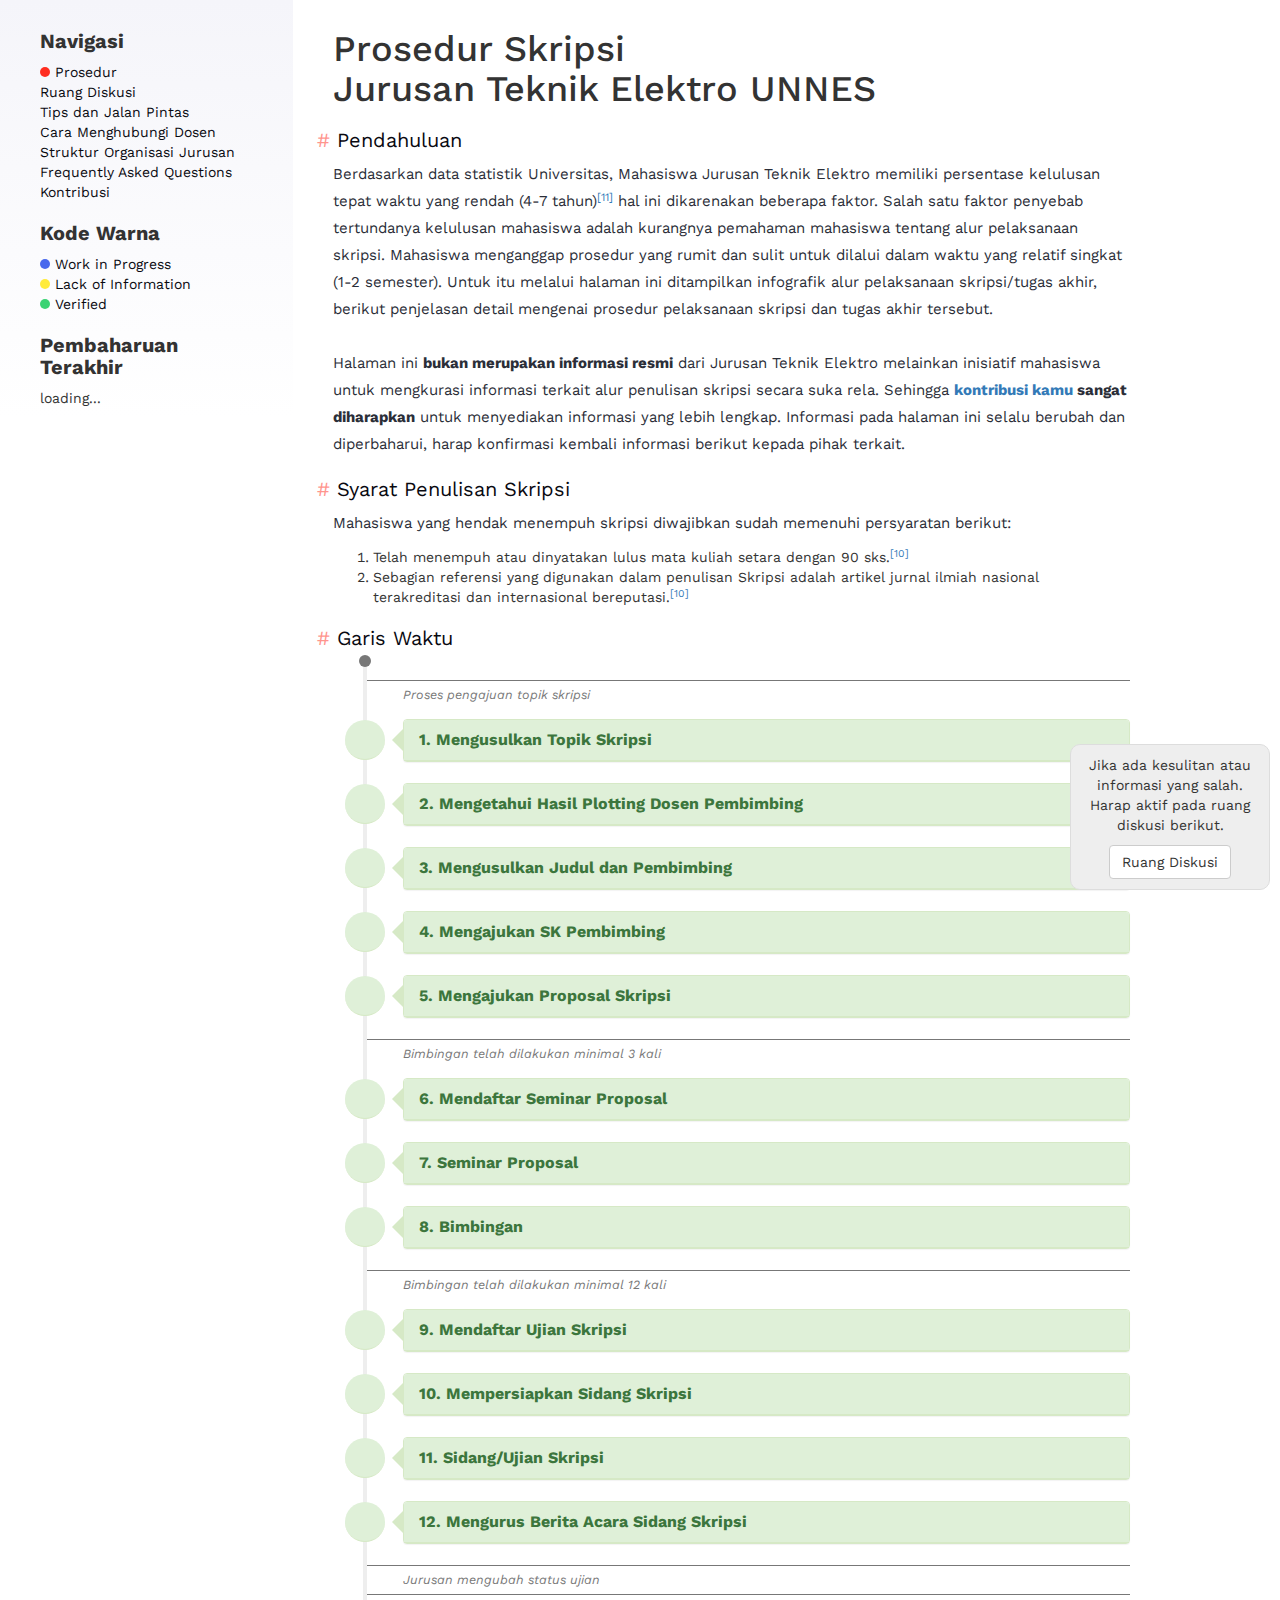
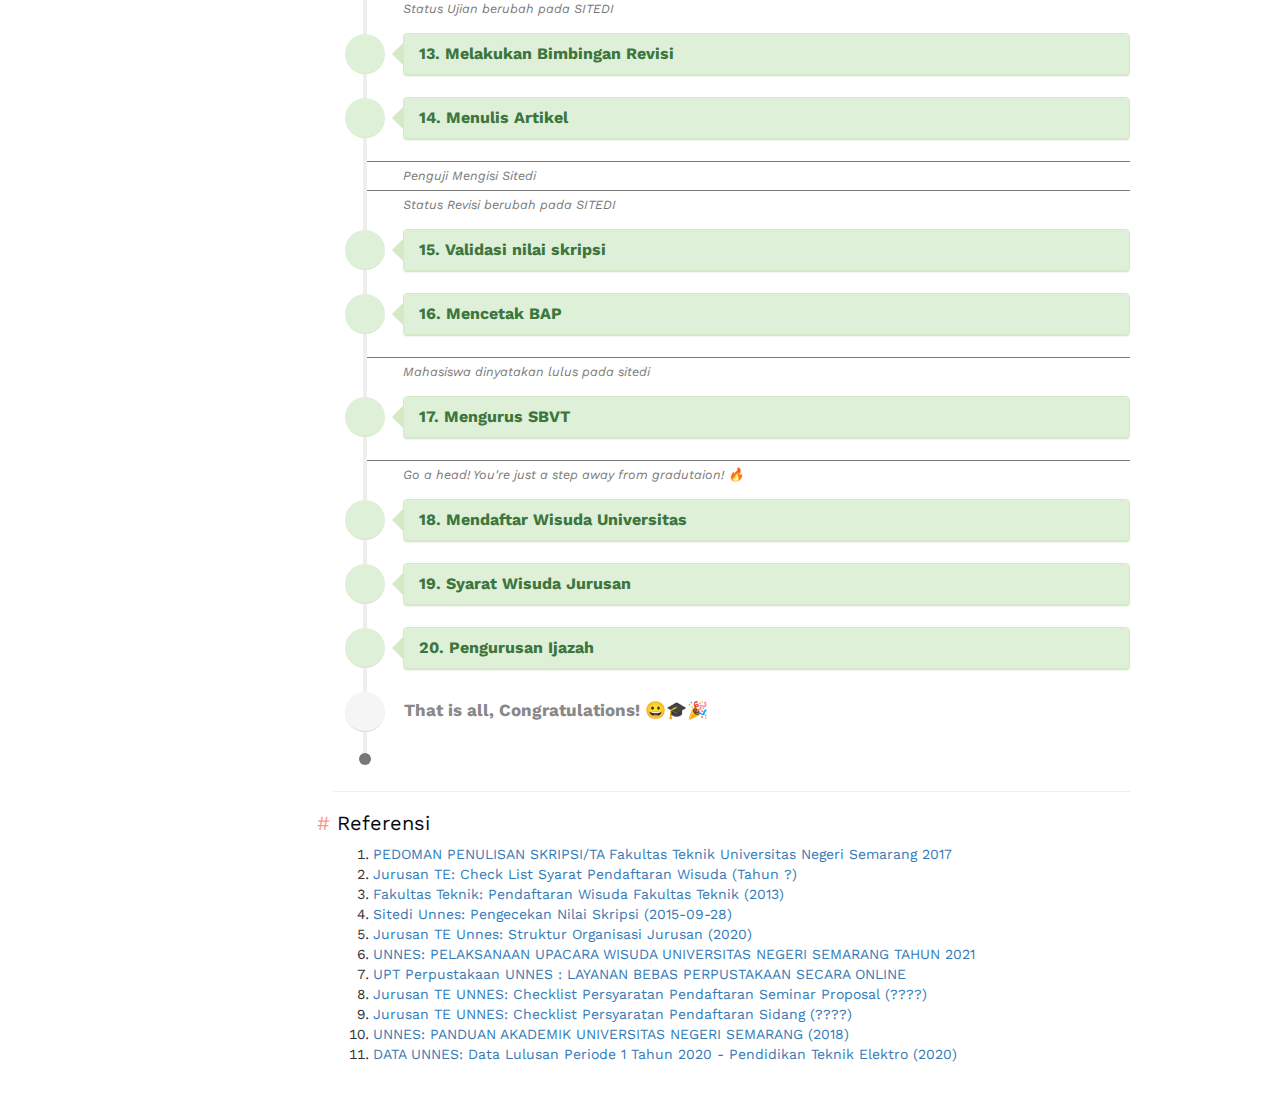
==== commit 91d9d9c8: "Delete previous commit" ====
--- a/index.html
+++ b/index.html
@@ -1,1020 +1,1269 @@
 <!DOCTYPE html>
 <html lang="id">
+
 <head>
     <meta charset="utf-8">
-    <meta name="robots" content="noindex, nofollow">
     <title>Prosedur Skripsi Jurusan Teknik Elektro UNNES</title>
     <meta name="viewport" content="width=device-width, initial-scale=1">
     <link rel="icon" href="img/icon.png" type="image/png">
-    <!-- load bootstrap and fonts -->
+    <!-- load bootstrap and fonts  -->
     <link href="//netdna.bootstrapcdn.com/bootstrap/3.0.0/css/bootstrap.min.css" rel="stylesheet" id="bootstrap-css">
     <link rel="stylesheet" href="https://cdnjs.cloudflare.com/ajax/libs/font-awesome/5.15.1/css/all.min.css"
         integrity="sha512-+4zCK9k+qNFUR5X+cKL9EIR+ZOhtIloNl9GIKS57V1MyNsYpYcUrUeQc9vNfzsWfV28IaLL3i96P9sdNyeRssA=="
         crossorigin="anonymous" />
-    <link rel="preconnect" href="https://fonts.gstatic.com">
-    <link href="https://fonts.googleapis.com/css2?family=Roboto:wght@400;500;700;900&display=swap" rel="stylesheet">
+
     <!-- load custom css -->
     <link href="css/style.css" rel="stylesheet">
     <!-- load js -->
     <script src="//code.jquery.com/jquery-1.11.1.min.js"></script>
     <script src="//netdna.bootstrapcdn.com/bootstrap/3.0.0/js/bootstrap.min.js"></script>
+
+    <!-- Open Graph Tags -->
+    <meta content="Melon Kotak Creative" property="og:site_name">
+    <meta content="Prosedur Skripsi Jurusan Teknik Elektro UNNES" property="og:title">
+    <meta content="website" property="og:type">
+    <meta
+        content="Kurasi Informasi Terbuka Prosedur Penulisan Skripsi/TA Jurusan Teknik Elektro Universits Negeri Semarang"
+        property="og:description">
+    <meta content="https://melonkotak.com/apps/prosedur-skripsi-te/" property="og:url">
+    <meta content="https://melonkotak.com/apps/prosedur-skripsi-te/cover.jpg" property="og:image">
+    <meta
+        content="https://melonkotak.com/api/v1/img-min/?qty=95&url=https://melonkotak.com/apps/prosedur-skripsi-te/cover.jpg"
+        property="og:image:alt">
+    <meta property="og:image:height" content="400" />
+    <meta property="og:image:width" content="800" />
+    <!-- /twitter  -->
+    <meta name="twitter:card" content="summary_large_image">
+    <meta name="twitter:title" content="Prosedur Skripsi Jurusan Teknik Elektro UNNES">
+    <meta name="twitter:description"
+        content="Kurasi Informasi Terbuka Prosedur Penulisan Skripsi/TA Jurusan Teknik Elektro Universits Negeri Semarang">
+    <meta name="twitter:image" content="https://melonkotak.com/apps/prosedur-skripsi-te/cover.jpg">
+
+    <!-- /google search -->
+    <!-- Google / Search Engine Tags -->
+    <meta itemprop="name" content="Prosedur Skripsi Jurusan Teknik Elektro UNNES">
+    <meta
+        content="Kurasi Informasi Terbuka Prosedur Penulisan Skripsi/TA Jurusan Teknik Elektro Universits Negeri Semarang"
+        itemprop="description">
+    <meta itemprop="image" content="https://melonkotak.com/apps/prosedur-skripsi-te/cover.jpg">
 </head>
 
 <body>
     <div class="container">
-        <!-- Page header -->
-        <div class="page-header">
-            <div class="page-intro">
-                <h1>Prosedur Skripsi <span> Jurusan Teknik Elektro UNNES </span></h1>
-                <div class="sidebar-box">
-                    <p>Berdasarkan data statistik Universitas, Mahasiswa Jurusan Teknik Elektro memiliki prosentasi
-                        kelulusan tepat waktu yang rendah hal ini dikarenakan beberapa faktor. Salah satu faktor
-                        penyebab
-                        tertundanya kelulusan mahasiswa Jurusan Teknik Elektro adalah kurangnya pemahaman mahasiswa
-                        tentang alur pelaksanaan skripsi/proyek akhir. Mahasiswa menganggap prosedur yang komplek sulit
-                        untuk dilalui dalam waktu
-                        yang relatif singkat (1-2 semester). Untuk itu melalui halaman ini ditampilkan infografik alur
-                        pelaksanaan skripsi/tugas akhir, berikut penjelasan detail mengenai prosedur pelaksanaan skripsi
-                        dan tugas akhir tersebut.
-                        <br /><br />
-                        Halaman ini bukan merupakan informasi resmi dari Jurusan Teknik Elektro melainkan inisiatif
-                        mahasiswa Teknik Elektro untuk mengkurasi beberapa informasi terkait alur penulisan
-                        skripsi. Harap konfirmasi kembali informasi berikut kepada pihak terkait.
-                        <br /><br />
-                        Color codes:
-                        <span class="badge badge-primary">Work in Progress</span>&nbsp;
-                        <span class="badge badge-warning">Lack of Information</span>&nbsp;
-                        <span class="badge badge-success">Verified</span>
-                    </p>
-                    Pembaharuan terakhir: <span id="last-update">loading...</span>
-                </div>
-            </div>
-            <div class="tab">
-                <ul class="nav nav-tabs">
-                    <li class="active"><a data-toggle="tab" href="#garis-waktu"><i class="fas fa-bars"></i>
-                            Garis Waktu</a>
+        <div class="row">
+            <div class="col-md-3 nav-menu">
+                <div class="menu">
+                    <h2>Navigasi</h2>
+                    <li class="active"><a href="index.html#prosedur">
+                            Prosedur</a>
                     </li>
-                    <li><a data-toggle="tab" href="#diskusi"><i class="fas fa-comments"></i> Diskusi</a></li>
-                    <li><a data-toggle="tab" href="#protips"><i class="fas fa-trophy"></i> Pro Tips</a></li>
-                    <li><a data-toggle="tab" href="#cara-hubungi-dosen"><i class="fas fa-envelope"></i> Cara
-                            Menghubungi</a>
-                    <li><a data-toggle="tab" href="#struktur"><i class="fas fa-users"></i>Struktur</a>
-                    <li><a data-toggle="tab" href="#kontribusi"><i class="fas fa-code-branch"></i>
+                    <li><a href="diskusi.html#diskusi"> Ruang Diskusi</a></li>
+                    <li><a href="protips.html#protips">Tips dan Jalan Pintas</a></li>
+                    <li><a href="cara-menghubungi-dosen.html#cara-menghubungi-dosen"> Cara
+                            Menghubungi Dosen</a>
+                    <li><a href="struktur.html#struktur">Struktur Organisasi Jurusan</a>
+                    <li><a href="faq.html">Frequently Asked Questions</a>
+                    <li><a href="kontribusi.html#kontribusi">
                             Kontribusi</a>
                     </li>
-                </ul>
+                </div>
+                <div class="color-codes">
+                    <h2>Kode Warna</h2>
+                    <li class="wip"><a href="#work-in-progress">
+                            Work in Progress</a>
+                    </li>
+                    <li class="loi"><a href="#lack-of-information">
+                            Lack of Information</a>
+                    </li>
+                    <li class="verified"><a href="#verified">
+                            Verified</a>
+                    </li>
+                </div>
+                <div class="update-info">
+                    <h2>Pembaharuan Terakhir</h2>
+                    <span id="last-update">loading...</span>
+                </div>
+
             </div>
-        </div>
-        <!-- /Page header -->
-        <div class="tab-content">
-            <div id="garis-waktu" class="tab-pane fade in active">
-                <!-- Timeline -->
-                <div class="timeline">
-                    <!-- Line component -->
-                    <div class="line text-muted"></div>
-                    <div class="separator text-muted">
-                        <span>Proses pengajuan topik skripsi</span>
-                    </div>
-
-
-                    <article class="panel panel-success" id="accordionOne">
-                        <div class="panel-heading icon">
-                            <i class="fas fa-file-alt"></i>
+            <div class="col-md-9 content">
+                <h1>Prosedur Skripsi <span> Jurusan Teknik Elektro UNNES </span></h1>
+
+                <a href="#pendahuluan" id="pendahuluan">
+                    <h2><span class="anchor-tag">#</span> Pendahuluan</h2>
+                </a>
+                <p>Berdasarkan data statistik Universitas, Mahasiswa Jurusan Teknik Elektro memiliki persentase
+                    kelulusan tepat waktu yang rendah (4-7 tahun)<sup><a href="#ref-11">[11]</a></sup> hal ini dikarenakan beberapa faktor. Salah satu faktor
+                    penyebab
+                    tertundanya kelulusan mahasiswa adalah kurangnya pemahaman mahasiswa
+                    tentang alur pelaksanaan skripsi. Mahasiswa menganggap prosedur yang rumit dan sulit
+                    untuk dilalui dalam waktu
+                    yang relatif singkat (1-2 semester). Untuk itu melalui halaman ini ditampilkan infografik alur
+                    pelaksanaan skripsi/tugas akhir, berikut penjelasan detail mengenai prosedur pelaksanaan skripsi
+                    dan tugas akhir tersebut.
+                    <br /><br />
+                    Halaman ini <b>bukan merupakan informasi resmi</b> dari Jurusan Teknik Elektro melainkan inisiatif
+                    mahasiswa untuk mengkurasi informasi terkait alur penulisan
+                    skripsi secara suka rela. Sehingga <b><a href="kontribusi.html">kontribusi kamu</a> sangat diharapkan</b> untuk menyediakan informasi yang lebih lengkap. Informasi pada halaman ini selalu berubah dan diperbaharui, harap konfirmasi kembali informasi berikut kepada pihak terkait.
+
+
+                </p>
+                <a href="#syarat-penulisan-skripsi" id="syarat-penulisan-skripsi">
+                    <h2><span class="anchor-tag">#</span> Syarat Penulisan Skripsi</h2>
+                </a>
+                <p>
+                    Mahasiswa yang hendak menempuh skripsi diwajibkan sudah memenuhi persyaratan berikut:
+                </p>
+                <p>
+                    <ol>
+                        <li>Telah menempuh atau dinyatakan lulus mata kuliah setara dengan 90 sks.<sup><a href="#ref-10">[10]</a></sup></li>
+                        <li>Sebagian referensi yang digunakan dalam penulisan Skripsi adalah
+                            artikel jurnal ilmiah nasional terakreditasi dan internasional bereputasi.<sup><a href="#ref-10">[10]</a></sup></li>
+                    </ol>
+                </p>
+                <a href="#garis-waktu" id="#garis-waktu">
+                    <h2><span class="anchor-tag">#</span> Garis Waktu</h2>
+                </a>
+                <div class="tab-content">
+                    <div id="garis-waktu" class="tab-pane fade in active">
+                        <!-- Timeline -->
+                        <div class="timeline">
+                            <!-- Line component -->
+                            <div class="line text-muted"></div>
+                            <div class="separator text-muted">
+                                <span>Proses pengajuan topik skripsi</span>
+                            </div>
+
+
+                            <article class="panel panel-success" id="mengusulkan-topik">
+                                <div class="panel-heading icon">
+                                    <i class="fa fa-lightbulb"></i>
+                                </div>
+                                <div class="panel-heading" id="headingOne" data-toggle="collapse" role="button"
+                                    data-target="#collapseOne" aria-expanded="true" aria-controls="collapseOne">
+                                    <h3 class="panel-title">1. Mengusulkan Topik Skripsi</h3>
+                                </div>
+                                <div class="panel-body collapse " id="collapseOne" aria-labelledby="headingOne"
+                                    data-parent="#mengusulkan-topik">
+                                    <h4>Panduan pemilihan Topik<sup><a href="#ref-10">[10]</a></sup></h4>
+                                    <p>
+                                        <ol>
+                                            <li>Topik merupakan kajian aktual dan bersumber pada permasalahan yang relevan dengan program studi.</li>
+                                            <li>Topik yang dipilih mahasiswa pada jenjang Sarjana wajib melalui verifikasi oleh tim verifikator Jurusan/Bagian/
+                                                Program Studi, kemudian disahkan oleh Ketua Jurusan/Ketua Bagian/Ketua Program Studi, dan selanjutnya
+                                                dikembangkan bersama dosen pembimbing</li>
+                                        </ol>
+                                    </p>
+                                    <hr/>
+                                    <h4>Cara Mengajukan Topik</h4>
+                                    <p>
+                                        Perjalanan dimulai dengan mengisi form di SITEDI, pada menu "<i>Skripsi &gt;
+                                            Usul Topik
+                                            &gt; Pengusulan Topik Skripsi". Pastikan Sudah registrasi dan SKS
+                                            terpenuhi.</i>
+                                    </p>
+                                    <p>Setelah disimpan, untuh dengan menekan tombol <i>"Cetak Form Usulan Topik"</i>
+                                        (PDF).
+                                        Kemudian dokumen tersebut ditanda tangani dan meminta cap dari jurusan. <a
+                                            href="img/usulan_topik_skripsi.jpg" target="_blank">Berikut contoh dokumen
+                                            yang
+                                            sudah lengkap </a></p>
+
+                                </div>
+                            </article>
+
+                            <article class="panel panel-success" id="mengetahui-hasil-plotting">
+                                <div class="panel-heading icon">
+                                    <i class="fas fa-file-alt"></i>
+                                </div>
+                                <div class="panel-heading" id="headingTwo" data-toggle="collapse" role="button"
+                                    data-target="#collapseTwo" aria-expanded="true" aria-controls="collapseTwo">
+                                    <h3 class="panel-title">2. Mengetahui Hasil Plotting Dosen Pembimbing</h3>
+                                </div>
+                                <div class="panel-body collapse " id="collapseTwo" aria-labelledby="headingTwo"
+                                    data-parent="#mengetahui-hasil-plotting">
+                                    <p>Pengumuman dosen akan dibagikan oleh Kaprodi ke Grup Mahasiswa. Contoh dari
+                                        plotting
+                                        adalah seperti <a href="img/plotting_dosen_pembimbing.png"
+                                            target="_blank">berikut</a>.
+                                    </p>
+
+                                </div>
+                            </article>
+
+                            <article class="panel panel-success" id="mengusulkan-judul">
+                                <div class="panel-heading icon">
+                                    <i class="fas fa-spell-check"></i>
+                                </div>
+                                <div class="panel-heading" id="headingThree" data-toggle="collapse" role="button"
+                                    data-target="#collapseThree" aria-expanded="true" aria-controls="collapseThree">
+                                    <h3 class="panel-title">3. Mengusulkan Judul dan Pembimbing</h3>
+                                </div>
+                                <div class="panel-body collapse " id="collapseThree" aria-labelledby="headingThree"
+                                    data-parent="#mengusulkan-judul">
+                                    <p>
+                                        Surat persetujuan dosen pembimbing dapat diambil di TU Jurusan atau diketik
+                                        sendiri
+                                        mengikuti format berikut. Berikut contoh dari <a href="docs/sp_dosbing.pdf"
+                                            target="_blank">Surat persetujuan dosen pembimbing</a> atau berikut <a
+                                            href="docs/template_surat_persetujuan_dosbing.docx"
+                                            target="_blank">template</a>
+                                        yang dapat langsung disunting.
+                                    </p>
+                                    <p>Kemudian, konsultasikan dengan pembimbing terkait sesuai hasil plotting. Jika
+                                        sudah
+                                        diterima, sekaligus dapat meminta tanda tanggan dan dilanjutkan meminta tanda
+                                        tanggan
+                                        Kaprodi.</p>
+                                </div>
+                            </article>
+
+                            <article class="panel panel-success" id="mengajukan-sk-pembimbing">
+                                <div class="panel-heading icon">
+                                    <i class="fas fa-signature"></i>
+                                </div>
+                                <div class="panel-heading" id="headingFour" data-toggle="collapse" role="button"
+                                    data-target="#collapseFour" aria-expanded="true" aria-controls="collapseFour">
+                                    <h3 class="panel-title">4. Mengajukan SK Pembimbing</h3>
+                                </div>
+                                <div class="panel-body collapse " id="collapseFour" aria-labelledby="headingFour"
+                                    data-parent="#mengajukan-sk-pembimbing">
+                                    <h4>Mengajukan SK ke Jurusan</h4>
+                                    <p>
+                                        Dengan membawa dokumen berikut:
+                                    <ul>
+                                        <li>Form Usulan Topik Skripsi</li>
+                                        <li>Surat Persetujuan Dosbing</li>
+                                    </ul>
+                                    </p>
+                                    <p>Setelah mengajukan ke jurusan, akan mendapatkan berkas Surat Pengantar dari
+                                        Jurusan.
+                                        Berikut contoh <a
+                                            href="img/surat_pengantar_jurusan_judul_pembimbing_skripsi.jpg"
+                                            target="_blank">berkasnnya</a>.</p>
+                                    <hr />
+                                    <h4>Mengajukan SK ke Fakultas</h4>
+                                    <p>
+                                        Dengan membawa dokumen berikut:
+                                    <ul>
+                                        <li>Surat Pengantar dari Jurusan</li>
+                                    </ul>
+                                    </p>
+                                    <p>Kemudian akan mendapatkan SK dari Fakultas, proses ini agak lama kira-kira 1-3
+                                        hari
+                                        kerja. Dokumen yang akan kamu terima adalah sebagai <a
+                                            href="img/sk_dosbing_dekanat.jpg" target="_blank">berikut</a>.</p>
+
+                                </div>
+                            </article>
+                            <article class="panel panel-success" id="mengajukan-proposal-skripsi">
+                                <div class="panel-heading icon">
+                                    <i class="fas fa-file-alt"></i>
+                                </div>
+                                <div class="panel-heading" id="headingFive" data-toggle="collapse" role="button"
+                                    data-target="#collapseFive" aria-expanded="true" aria-controls="collapseFive">
+                                    <h3 class="panel-title">5. Mengajukan Proposal Skripsi</h3>
+                                </div>
+                                <div class="panel-body collapse " id="collapseFive" aria-labelledby="headingFive"
+                                    data-parent="#mengajukan-proposal-skripsi">
+                                    <p>Mahasiswa membuat dan mengajukan proposal skripsi kepada pembimbing hingga BAB 3.
+                                        Sekaligus mengisi SITEDI di setiap setelah melakukan bimbingan.</p>
+                                </div>
+                            </article>
+                            <div class="separator text-muted">
+                                <span>Bimbingan telah dilakukan minimal 3 kali</span>
+                            </div>
+
+
+                            <article class="panel panel-success" id="mendaftar-seminar-proposal">
+                                <div class="panel-heading icon">
+                                    <i class="fas fa-laptop"></i>
+                                </div>
+                                <div class="panel-heading" id="headingSix" data-toggle="collapse" role="button"
+                                    data-target="#collapseSix" aria-expanded="true" aria-controls="collapseSix">
+                                    <h3 class="panel-title">6. Mendaftar Seminar Proposal</h3>
+                                </div>
+                                <div class="panel-body collapse " id="collapseSix" aria-labelledby="headingSix"
+                                    data-parent="#mendaftar-seminar-proposal">
+                                    <h3>Syarat Seminar Proposal <sup><a href="#ref-8">[8]</a></sup></h3>
+                                    <p>Pada tahap ini, mahasiswa dapat mempersiapkan persyaratan untuk mendaftar Seminar
+                                        Proposal, dokumen yang disiapkan adalah sebagai berikut:</p>
+                                    <p>
+                                    <ol>
+                                        <li><a href="#daftar-sempro-ktm">FC KTM</a></li>
+                                        <li><a href="#daftar-sempro-krs">FC KRS Terakhir</a></li>
+                                        <li><a href="#daftar-sempro-bukti-bayar">FC Bukti Pembayaran Terakhir</a></li>
+                                        <li><a href="#daftar-sempro-laporan-selesai">Laporan Selesai Bimbingan</a></li>
+                                        <li><a href="#daftar-sempro-usulan-topik-skripsi">Lembar Usulan Topik
+                                                Skripsi</a></li>
+                                        <li><a href="#daftar-sempro-sk-pembimbing">SK Pembimbing Skripsi</a></li>
+                                    </ol>
+                                    </p>
+                                    <hr />
+                                    <h5 name="daftar-sempro-ktm">1. FC KTM</h5>
+                                    <p>Foto Copy/Scan KTM depan-belakang dalam satu halaman. Berikut contoh <a
+                                            href="docs/ktm.pdf" target="_blank">berkas yang diterima</a>.</p>
+                                    <h5 name="daftar-sempro-krs">2. FC KRS Terakhir</h5>
+                                    <p>Dapat diunduh melalui <i>SIKADU2.0 &gt; Dashboard &gt; Aktifitas Kuliah &gt;
+                                            Pencetakan
+                                            &gt; Cetak Rencana Studi</i>" (PDF). Contoh dokumen yang didapatkan adalah
+                                        <a href="docs/cetak_rencana_studi.pdf" target="_blank">sebagai berikut</a>.
+                                    </p>
+                                    <h5 name="daftar-sempro-bukti-bayar">3. FC Bukti Pembayaran Terakhir</h5>
+                                    <p>Lampirkan bukti pembayaran dari BNI langsung atau screen shot dari halaman
+                                        "<i>SIKADU2.0
+                                            &gt; Dashboard &gt; Aktifitas Kuliah &gt; Riwayat Registrasi</i>".</p>
+                                    <h5 name="daftar-sempro-laporan-selesai">4. Laporan Selesai Bimbingan</h5>
+                                    <p>Laporan Selesai Bimbingan diketik sendiri mengikuti format <a
+                                            href="docs/template_laporan_selesai_bimbingan.docx"
+                                            target="_blank">berikut</a>.
+                                        Kemudian meminta tanda tangan ke dosen pembimbing.</p>
+                                    <h5 name="daftar-sempro-usulan-topik-skripsi">5. Lembar Usulan Topik Skripsi</h5>
+                                    <p>Didapatkan dari tahap <a href="#mengusulkan-topik">1. Mengusulkan Topik Skripsi</a>
+                                    </p>
+                                    <h5 name="daftar-sempro-sk-pembimbing">6. SK Pembimbing Skripsi</h5>
+                                    <p>Didapatkan dari tahap <a href="#mengajukan-sk-pembimbing">4. Mengajukan SK Pembimbing</a>
+                                    </p>
+                                    <hr/>
+                                    <h4>Mengirimkan Berkas dan Undangan ke Penguji</h4>
+                                    <p>Mengirimkan berkas ke Penguji paling lambat 3 hari, yang terdiri dari: 
+                                        <ul>
+                                            <li>Draft Proposal</li>
+                                            <li>Presentasi Sempro</li>
+                                            <li>Surat Tugas Penguji</li>
+                                            <li>Tautan Zoom (Jika Daring)</li>
+                                        </ul>
+                                    </p>
+                                </div>
+                            </article>
+
+
+                            <article class="panel panel-success" id="seminar-proposal" >
+                                <div class="panel-heading icon">
+                                    <i class="fas fa-chalkboard-teacher"></i>
+                                </div>
+                                <div class="panel-heading" id="headingSeven" data-toggle="collapse" role="button"
+                                    data-target="#collapseSeven" aria-expanded="true" aria-controls="collapseSeven">
+                                    <h3 class="panel-title">7. Seminar Proposal</h3>
+                                </div>
+                                <div class="panel-body collapse " id="collapseSeven" aria-labelledby="headingSeven"
+                                    data-parent="#seminar-proposal">
+                                    <h4>Berkas yang didapatkan sebelum Sempro</h4>
+                                    <h5>1. Surat Tugas Sempro</h5>
+                                    <p>Didapatkan dari sekretaris ujian seminar proposal. Berikut <a
+                                            href="docs/surat_tugas_sempro.pdf" target="_blank">contoh surat</a> yang
+                                        didapatkan.
+                                    </p>
+                                    <h5>2. Link Undangan Zoom (Jika Daring)</h5>
+                                    <p>Didapatkan dari petugas TU jurusan. Akses <i>co-host</i> akan diberikan 30 menit
+                                        sebelum
+                                        ujian berlangsung.</p>
+                                    <hr />
+                                    <h4>Merekam Zoom saat Sempro</h4>
+                                    <p>Petugas jurusan akan memberikan intruksi untuk merekam pada <i>Cloud</i> saat
+                                        sempro
+                                        berlangsung.</p>
+                                    <hr />
+
+
+                                    <h4>Durasi Seminar</h4>
+                                    <p>Seminar proposal berlangsung rata-rata sekitar 45 menit - 2 jam. Dimulai dengan
+                                        pembukaan
+                                        oleh sekretaris seminar skripsi, kemudian dilanjutkan pemaparan hasil penelitan
+                                        /
+                                        skripsi
+                                        selama ±15 menit. Setelah itu dilakukan tanya jawab oleh penguji. </p>
+                                    <hr />
+
+                                    <h4>Pengumuman hasil Seminar</h4>
+                                    <p>Pada akhir seminar propsal tidak ada hasil ujian, hanya catatan revisi dari
+                                        penguji.</p>
+                                    <hr />
+                                    <h4>Berkas yang didapatkan setelah Sidang <span class="badge badge-warning">Lack of
+                                            Information</span></h4>
+                                    <h5>1. Berita Acara Sempro</h5>
+                                    <p>Berkas ini didapat dari TU Jurusan melalui WhatsApp.</p>
+                                    <p>*Update terbaru, jurusan tidak lagi memberikan BA untuk Sempro (Februari
+                                        2021/Belum
+                                        Diverifikasi Lebih Lanjut).</p>
+
+                                </div>
+                            </article>
+
+
+
+                            <article class="panel panel-success" id="melakukan-bimbingan">
+                                <div class="panel-heading icon">
+                                    <i class="fas fa-comments"></i>
+                                </div>
+                                <div class="panel-heading" id="headingEight" data-toggle="collapse" role="button"
+                                    data-target="#collapseEight" aria-expanded="true" aria-controls="collapseEight">
+                                    <h3 class="panel-title">8. Bimbingan</h3>
+                                </div>
+                                <div class="panel-body collapse " id="collapseEight" aria-labelledby="headingEight"
+                                    data-parent="#melakukan-bimbingan">
+                                    <h4>Tentang Bimbingan</h4>
+                                    <p>Bimbingan skripsi dilakukan sesuai dengan anjuran dosen pembimbing. Beberapa
+                                        dosen
+                                        meminta untuk urut berdasarkan BAB (dari BAB 1, selesai, melanjutkan BAB 2 dan
+                                        seterusnya). Namun, beberapa lebih suka langsung keseluruhan.</p>
+                                    <p>Beberapa pembimbing dapat ditemui di Jurusan/Kampus saat jam kerja. Namun
+                                        beberapa lebih
+                                        suka ditemui dirumah, untuk hal ini, tanyakan kepada Kating dengan dosen
+                                        pembimbing yang
+                                        sama.</p>
+                                    <hr />
+                                    <h4>Etika Bimbingan</h4>
+                                    <p>Disarankan untuk menghubungi dan menanyakan ketersediaan dosen pembimbing sebelum
+                                        melakukan bimbingan.</p>
+
+                                    <hr />
+                                    <h4>Mengisi Sitedi</h4>
+                                    <p>SITEDI hanya dapat diisi sekali dalam sehari, sehingga isilah secara rutin setiap
+                                        sebelum
+                                        melakukan bimbingan dan meminta validasi setelah melakukan bimbingan.</p>
+
+                                    <hr />
+                                    <h4>Dinyatakan selesai bimbingan</h4>
+                                    <p>Beberapa dosen pembimbing meminta segera mendaftar sidang jika telah melakukan
+                                        bimbingan
+                                       12 kali. Namun beberapa meminginginkan hingga naskah benar-benar sempurna.</p>
+
+                                </div>
+                            </article>
+
+                            <div class="separator text-muted">
+                                <span>Bimbingan telah dilakukan minimal 12 kali</span>
+                            </div>
+
+
+                            <article class="panel panel-success" id="mendaftar-ujian-skripsi">
+                                <div class="panel-heading icon">
+                                    <i class="fas fa-clipboard-list"></i>
+                                </div>
+                                <div class="panel-heading" id="headingNine" data-toggle="collapse" role="button"
+                                    data-target="#collapseNine" aria-expanded="true" aria-controls="collapseNine">
+                                    <h3 class="panel-title">9. Mendaftar Ujian Skripsi</h3>
+                                </div>
+                                <div class="panel-body collapse " id="collapseNine" aria-labelledby="headingNine"
+                                    data-parent="#mendaftar-ujian-skripsi">
+                                    <h4>Check List Syarat Pendaftaran Ujian Skripsi<sup><a href="#ref-9">[9]</a></sup>
+                                    </h4>
+                                    <ol>
+                                        <li><a href="#daftar-sidang-ktm">FC KTM</a></li>
+                                        <li><a href="#daftar-sidang-krs">FC KRS terakhir</a></li>
+                                        <li><a href="#daftar-sidang-rhs">FC RHS disetujui Koorprodi tanpa nilai E</a>
+                                        </li>
+                                        <li><a href="#daftar-sidang-bukti-spp">FC Bukti pembayaran SPP terakhir</a></li>
+                                        <li><a href="#daftar-sidang-selesai-bimbingan">Lembar selesai bimbingan</a></li>
+                                        <li><a href="#daftar-sidang-toefl">FC Sertifikat TOEFL minimal nilai 400</a>
+                                        </li>
+                                        <li><a href="#daftar-sidang-pembimbingan">Pembimbingan Penulisan Skripsi/TA</a>
+                                        </li>
+                                        <li><a href="#daftar-sidang-naskah-skripsi">Naskah Ujian Skripsi/TA</a></li>
+                                        <li><a href="#daftar-sidang-e-journal">Bukti Upload E-journal</a></li>
+                                        <li><a href="#daftar-sidang-surat-tugas-sempro">FC Surat Tugas Seminar
+                                                Proposal</a></li>
+                                    </ol>
+                                    <hr />
+
+
+                                    <h5 name="daftar-sidang-ktm">1. FC KTM</h5>
+                                    <p>Foto Copy/Scan KTM depan-belakang dalam satu halaman. Berikut contoh <a
+                                            href="docs/ktm.pdf" target="_blank">berkas yang diterima</a>.</p>
+                                    <h5 name="daftar-sidang-krs">2. FC KRS Terakhir</h5>
+                                    <p>Dapat diunduh melalui <i>SIKADU2.0 &gt; Dashboard &gt; Aktifitas Kuliah &gt;
+                                            Pencetakan
+                                            &gt; Cetak Rencana Studi</i> (PDF). Contoh dokumen yang didapatkan adalah <a
+                                            href="docs/cetak_rencana_studi.pdf" target="_blank">sebagai berikut</a>.</p>
+                                    <h5 name="daftar-sidang-rhs">3. FC RHS (sudah ditanda tangan Kaprodi) tanpa nilai E
+                                    </h5>
+                                    <p>Berkas ini dapat diunduh dari SIKADU2.0 dan meminta tanda tangan kepada Kaprodi.
+                                        Berikut
+                                        contoh <a href="docs/rhs_ttd_kaprodi.pdf" target="_blank">berkas RHS</a>.
+                                    <h5 name="daftar-sidang-bukti-spp">4. FC Bukti pembayaran SPP terakhir</h5>
+                                    <p>Lampirkan bukti pembayaran dari BNI langsung atau screen shot dari halaman
+                                        "<i>SIKADU2.0
+                                            &gt; Dashboard &gt; Aktifitas Kuliah &gt; Riwayat Registrasi</i>".</p>
+                                    <h5 name="daftar-sidang-selesai-bimbingan">5. Lembar selesai bimbingan</h5>
+                                    <p>Berkas dapat meminta kepada dosen pembimbing dan dicetak, kemudian meminta tanda
+                                        tangan
+                                        ke dosen pembimbing. Berikut <a
+                                            href="docs/formulir_laporan_selesai_bimbingan.pdf" target="_blank">contoh
+                                            berkas</a> yang sudah ditanda tangani.</p>
+                                    <h5 name="daftar-sidang-toefl">6. FC Sertifikat TOEFL minimal nilai 400</h5>
+                                    <p>Sertifikat TOEFL didapatkan dengan mengikuti ujian yang diselenggarakan oleh LP3
+                                        UNNES,
+                                        informasi selengkapnya dapat dilihat pada <a
+                                            href="https://p2bpp.unnes.ac.id/artikel-64-update-info-pelatihan-toefl-daring-atau-online-selama-pandemi-wabah-covid-19--.html"
+                                            target="_blank">tautan</a> berikut.</p>
+                                    <p>Selama pandemi, sertifikat dapat diunduh secara online melalui <a
+                                            href="http://p2bpp.unnes.ac.id/artikel-52-scan-sertifikat-2021.html"
+                                            target="_blank">tautan</a> berikut. Contoh dokumen yang didapatkan adalah <a
+                                            href="docs/sertifikat_toefl.pdf" target="_blank">sebagai berikut</a>.</p>
+                                    <h5 name="daftar-sidang-pembimbingan">7. Pembimbingan Penulisan Skripsi <span
+                                            class="badge badge-warning">Lack of
+                                            Information</span></h5>
+                                    <p>Masih kekurangan informasi, namun beberapa menyebutkan cukup mengirimkan
+                                        tangkapan layar
+                                        dari <i>SITEDI &gt; Peralatan &gt; Bimbingan</i>, dan disimpan dalam bentuk PDF.
+                                    </p>
+                                    <h5 name="daftar-sidang-naskah-skripsi">8. Naskah Ujian Skripsi</h5>
+                                    <p>Naskah ujian skripsi mengikuti format panduan penulisan.<sup><a
+                                                href="#ref-1">[1]</a></sup></p>
+                                    <h5 name="daftar-sidang-e-journal">9. Bukti Upload E-journal <span
+                                            class="badge badge-warning">Lack of
+                                            Information</span></h5>
+                                    <p>Bukti upload E-journal dari layanan submit jurnal masing-masing.</p>
+                                    <h5 name="daftar-sidang-surat-tugas-sempro">10. FC Surat Tugas Sempro</h5>
+                                    <p>Berkas ini didapatkan setelah melaksanakan Seminar Propsal, informasi lebih
+                                        lanjut lihat
+                                        bagian <a href="#seminar-proposal">7. Seminar Proposal</a>.</p>
+                                </div>
+                            </article>
+
+
+                            <article class="panel panel-success" id="mempersiapkan-sidang-skripsi">
+                                <div class="panel-heading icon">
+                                    <i class="fas fa-cogs"></i>
+                                </div>
+                                <div class="panel-heading" id="headingTen" role="button" data-toggle="collapse"
+                                    data-target="#collapseTen" aria-expanded="true" aria-controls="collapseTen">
+                                    <h3 class="panel-title">10. Mempersiapkan Sidang Skripsi</h3>
+                                </div>
+                                <div class="panel-body collapse " id="collapseTen" aria-labelledby="headingTen"
+                                    data-parent="#mempersiapkan-sidang-skripsi">
+                                    <h4>Mempersiapkan File Presentasi</h4>
+                                    <p>File presentasi tidak memiliki format khusus, intinya meringkas tentang hal yang
+                                        disampaikan dalam naskah skripsi. Lebih sedikit membahas tentang BAB 1 dan 2.
+                                        Lebih
+                                        berfokus kepada BAB 3-5.</p>
+                                    <hr />
+                                    <h4>Memastikan Piranti dalam kondisi Baik (Jika Ujian dilakukan Daring)</h4>
+                                    <p>Beberapa ujian skripsi terpaksa ditunda bahkan dibatalkan hanya karena Koneksi
+                                        Internet,
+                                        Listik dan Alat Peraga yang tidak bekerja saat sidang hendak dimulai. Beberapa
+                                        antisipasi yang dapat dilakukan adalah dengan melakukan geladi atau uji coba
+                                        sehari
+                                        sebelum sidang skripsi. Selain itu perlu untuk menyiapkan laptop cadangan dengan
+                                        kondisi
+                                        baterai yang baik dan koneksi internet alternatif (disarankan menggunakan
+                                        jaringan yang
+                                        tidak terganggu saat listrik padam).</p>
+                                    <hr />
+                                    <h4>Mengirimkan Naskah Skripsi</h4>
+                                    <p>Jangan lupa untuk mengirimkan naskah skripsi dan file peresntasi kepada penguji,
+                                        minimal
+                                        3 hari sebelum sidang dilaksanakan. Tertera pada Pedoman Penulisan Skripsi FT
+                                        BAB 2
+                                        Pasal 2.1 Ayat 15<sup><a href="#ref-1">[1]</a></sup>. </p>
+                                    <hr />
+                                    <h4>Mengirimkan Tautan Zoom dan Undangan</h4>
+                                    <p>Jangan lupa untuk mengirimkan Tautan Zoom dan Undangan kepada penguji, minimal 3
+                                        hari
+                                        sebelum sidang dilaksanakan. Terkadang penguji sudah mendapatkan undangan dan
+                                        tautan
+                                        Zoom, namun alangkah baiknya dikonfirmasi kembali. </p>
+                                    <hr />
+                                    <h4>Menyiapkan Tempat Ujian (Jika Ujian dilakukan Luring)</h4>
+                                    <p>Jika Ujian dilakukan secara Luring, perserta menyiapkan tempat dan perangkat
+                                        ujian
+                                        seperti proyektor dan mikrofon, peminjaman tempat dapat meminta bantuan Ketua
+                                        Lab.
+                                        Peserta juga perlu mempersiapkan <i>Snack</i> untuk penguji.</i></p>
+                                </div>
+                            </article>
+
+
+                            <article class="panel panel-success" id="sidang-skripsi">
+                                <div class="panel-heading icon">
+                                    <i class="fas fa-chalkboard-teacher"></i>
+                                </div>
+                                <div class="panel-heading" id="headingEleven" role="button" data-toggle="collapse"
+                                    data-target="#collapseEleven" aria-expanded="true" aria-controls="collapseEleven">
+                                    <h3 class="panel-title">11. Sidang/Ujian Skripsi</h3>
+                                </div>
+                                <div class="panel-body collapse " id="collapseEleven" aria-labelledby="headingEleven"
+                                    data-parent="#sidang-skripsi">
+                                    <h4>Berkas yang didapatkan sebelum Sidang <span class="badge badge-warning">Lack of
+                                            Information</span></h4>
+                                    <h5>1. Undangan Ujian</h5>
+                                    <p>Berkas ini didapat dari Tata Usaha Jurusan melalui WhatsApp.</p>
+                                    <h5>2. Tautan Zoom (Jika dilakukan Daring)</h5>
+                                    <p>Berkas ini didapat dari Tata Usaha Jurusan melalui WhatsApp. Akses <i>co-host</i>
+                                        akan
+                                        diberikan 30 menit sebelum ujian berlangsung.</p>
+                                    <hr />
+
+                                    <h4>Merekam Zoom saat Ujian</h4>
+                                    <p>Petugas jurusan akan memberikan intruksi untuk merekam pada <i>Cloud</i> saat
+                                        ujian
+                                        berlangsung.</p>
+                                    <hr />
+
+                                    <h4>Durasi Ujian</h4>
+                                    <p>Ujian skripsi berlangsung rata-rata sekitar 45 menit - 2 jam. Dimulai dengan
+                                        pembukaan
+                                        oleh sekretaris ujian skripsi, kemudian dilanjutkan pemaparan hasil penelitan /
+                                        skripsi
+                                        selama ±15 menit. Setelah itu dilakukan tanya jawab oleh penguji. Sidang
+                                        diakhiri dengan
+                                        pembacaan hasil oleh sekretaris ujian skripsi.</p>
+                                    <hr />
+
+                                    <h4>Pengumuman hasil Ujian</h4>
+                                    <p>Pada akhir sidang/ujian skripsi akan diumumkan hasil dari sidang tersebut oleh
+                                        sekretaris
+                                        jurusan.</p>
+                                    <p>Terdapat 3 kemungkinan hasil sidang:
+                                    <ul>
+                                        <li>Lulus</li>
+                                        <li>Lulus dengan Revisi</li>
+                                        <li>Ditolak</li>
+                                    </ul>
+                                    </p>
+                                    <hr />
+
+                                    <h4>Berkas yang didapatkan setelah Sidang <span class="badge badge-warning">Lack of
+                                            Information</span></h4>
+                                    <h5>1. Berita Acara Sidang</h5>
+                                    <p>Berkas ini didapat dari Pusat Layanan Dekanat melalui WhatsApp.</p>
+                                    <h5>2. Surat Putusan Skripsi</h5>
+                                    <p>Berkas ini didapat dari Tata Usaha Jurusan melalui WhatsApp.</p>
+                                    <h5>3. Laporan Selesai Bimbingan</h5>
+                                    <p>Berkas ini didapat dari Tata Usaha Jurusan melalui WhatsApp.</p>
+                                    <h5>4. Surat Tugas Panitia Ujian Skripsi</h5>
+                                    <p>Berkas ini didapat dari Pusat Layanan Dekanat melalui WhatsApp.</p>
+
+                                </div>
+                            </article>
+
+
+                            <article class="panel panel-success" id="mengurus-berita-acara-sidang">
+                                <div class="panel-heading icon">
+                                    <i class="fas fa-gavel"></i>
+                                </div>
+                                <div class="panel-heading" id="headingTwelve" role="button" data-toggle="collapse"
+                                    data-target="#collapseTwelve" aria-expanded="true" aria-controls="collapseTwelve">
+                                    <h3 class="panel-title">12. Mengurus Berita Acara Sidang Skripsi</h3>
+                                </div>
+                                <div class="panel-body collapse " id="collapseTwelve" aria-labelledby="headingTwelve"
+                                    data-parent="#mengurus-berita-acara-sidang">
+
+                                    <h4>Tentang Berita Acara</h4>
+                                    <p>BA (Berita Acara) merupakan berkas yang didapatkan dari TU jurusan yang berisi
+                                        pernyataan
+                                        pelaksanaan ujian skripsi. Dalam dokumen tersebut terdapat tanggal ujian dan
+                                        tanda
+                                        tangan panitia ujian.</p>
+                                    <hr />
+                                    <h4>Setelah mendapatkan Berita Acara</h4>
+                                    <p>Setelah mendapat berkas berita acara dari TU, lengkapi tanda tangan dari
+                                        Penguji1,
+                                        Penguji2, Pembimbing, Sekretaris Penguji. Kemudian berkas tersebut diberikan
+                                        kepada
+                                        Sekretaris Jurusan.</p>
+                                    <p>* Selama pandemi berkas dapat discan dan dikirim melalui WhatsApp (25 Jan 2020).
+                                    </p>
+                                    <p>* Update terbaru, jurusan tidak lagi memberikan BA untuk Sempro (Februari
+                                        2021/Belum
+                                        Diverifikasi Lebih Lanjut).</p>
+
+                                </div>
+                            </article>
+
+                            <div class="separator text-muted">
+                                <span>Jurusan mengubah status ujian</span>
+                            </div>
+
+                            <div class="separator text-muted">
+                                <span>Status Ujian berubah pada SITEDI</span>
+                            </div>
+
+
+                            <article class="panel panel-success" id="melakukan-bimbingan-revisi">
+                                <div class="panel-heading icon">
+                                    <i class="fas fa-users"></i>
+                                </div>
+                                <div class="panel-heading" id="headingThirteen" role="button" data-toggle="collapse"
+                                    data-target="#collapseThirteen" aria-expanded="true"
+                                    aria-controls="collapseThirteen">
+                                    <h3 class="panel-title">13. Melakukan Bimbingan Revisi</h3>
+                                </div>
+                                <div class="panel-body collapse " id="collapseThirteen"
+                                    aria-labelledby="headingThirteen" data-parent="#melakukan-bimbingan-revisi">
+                                    <h4>Melakukan Bimbingan Revisi</h4>
+                                    <p>Jika ujian dinyatakan Lulus dengan Revisi, maka kamu diharuskan untuk
+                                        menyelesaikan
+                                        revisi maksimal 3 bulan setalah sidang. Jika tidak selesai dinyatakan mengulang
+                                        dan
+                                        harus mendaftar kembali sidang.</p>
+                                    <p>Jika sampai batas waktu yang ditentukan revisi belum/tidak selesai, mahasiswa wajib menempuh ujian
+                                        ulangan tentang materi yang sudah direvisi atau menempuh ujian dengan prosedur baru. <sup><a href="#ref-10">[10]</a></sup></p>
+                                    <hr />
+
+                                    <h4>Lama durasi Revisi</h4>
+                                    <p>Lama durasi bergantung pada banyaknya kesalahan dan ekspektasi dosen Penguji.</p>
+                                    <hr />
+                                    <h4>Mengisi Sitedi <span class="badge badge-warning">Lack of Information</span></h4>
+                                    <p>Beberapa menyebutkan bahwa tidak perlu melakukan pengisian sitedi saat melakukan
+                                        bimbingan Revisi penguji.</p>
+
+                                </div>
+                            </article>
+
+
+
+                            <article class="panel panel-success" id="menulis-artikel">
+                                <div class="panel-heading icon">
+                                    <i class="fas fa-star"></i>
+                                </div>
+                                <div class="panel-heading" id="headingFourteen" role="button" data-toggle="collapse"
+                                    data-target="#collapseFourteen" aria-expanded="true"
+                                    aria-controls="collapseFourteen">
+                                    <h3 class="panel-title">14. Menulis Artikel</h3>
+                                </div>
+                                <div class="panel-body collapse " id="collapseFourteen"
+                                    aria-labelledby="headingFourteen" data-parent="#menulis-artikel">
+                                    <h4>Menulis Artikel</h4>
+                                    <p>Mahasiswa wajib menulis artikel/manuskrip sebagai hasil dari karya akhir studi dengan menggunakan
+                                        software reference manager dalam format American Psychological Association (APA) 6th Edition. Artikel/manuskrip
+                                        tersebut mendapat persetujuan Dosen Pembimbing dan telah dipublikasi sebagai persyaratan
+                                        kelulusan dengan teknis dan kaidah selingkung yang ditetapkan oleh Fakultas.<sup><a href="#ref-10">[10]</a></sup></p>
+
+                                </div>
+                            </article>
+
+                            <div class="separator text-muted">
+                                <span>Penguji Mengisi Sitedi</span>
+                            </div>
+                            <div class="separator text-muted">
+                                <span>Status Revisi berubah pada SITEDI</span>
+                            </div>
+
+                            <article class="panel panel-success" id="penguji-memvalidasi-nilai">
+                                <div class="panel-heading icon">
+                                    <i class="fas fa-check"></i>
+                                </div>
+                                <div class="panel-heading" id="headingFifteen" role="button" data-toggle="collapse"
+                                    data-target="#collapseFifteen" aria-expanded="true" aria-controls="collapseFifteen">
+                                    <h3 class="panel-title">15. Validasi nilai skripsi</h3>
+                                </div>
+                                <div class="panel-body collapse " id="collapseFifteen" aria-labelledby="headingFifteen"
+                                    data-parent="#penguji-memvalidasi-nilai">
+                                    <h4>Penguji Memvalidasi nilai </h4>
+                                    <p>Penguji akan memvalidasi nilai pada SITEDI.</p>
+                                    <hr />
+
+                                    <h4>Pembimbing Mem-validasi Akhir Nilai </h4>
+                                    <p>Setelah semua nilai divalidasi oleh penguji, pembimbing akan memvalidasi akhir
+                                        nilai pada
+                                        SITEDI.</p>
+                                    <hr />
+
+                                    <h4>Memeriksa Apakah Nilai Sudah di Validasi <sup><a href="#ref-4">[4]</a></sup>
+                                    </h4>
+                                    <p>Untuk memeriksa apakah nilai skripsi sudah di validasi dapat ditanyakan kepada TU
+                                        Jurusan.</p>
+
+                                </div>
+                            </article>
+
+                            <article class="panel panel-success" id="mencetak-bap">
+                                <div class="panel-heading icon">
+                                    <i class="fas fa-print"></i>
+                                </div>
+                                <div class="panel-heading" id="headingSixteen" role="button" data-toggle="collapse"
+                                    data-target="#collapseSixteen" aria-expanded="true" aria-controls="collapseSixteen">
+                                    <h3 class="panel-title">16. Mencetak BAP</h3>
+                                </div>
+                                <div class="panel-body collapse " id="collapseSixteen" aria-labelledby="headingSixteen"
+                                    data-parent="#mencetak-bap">
+                                    <h4>Tentang BAP</h4>
+                                    <p>BAP (Berita Acara Penulisan Skripsi) merupakan berkas yang didapatkan dari TU
+                                        jurusan
+                                        yang berisi
+                                        pernyataan pelaksanaan ujian skripsi.
+                                        Dalam dokumen tersebut terdapat Status ujian, nilai akhir skripsi
+                                        dan tanda tangan panitia ujian.
+                                        <br />
+                                        Berbeda dengan Berita Acara yang ada pada tahap <a href="#mengurus-berita-acara-sidang">12.
+                                            Mengurus
+                                            Berita Acara Sidang Skripsi</a>, pada BAP telah muncul nilai dan status
+                                        ujian.
+                                        Berikut <a href="docs/berkas_bap.pdf" target="_blank">contoh dokumen</a>
+                                        tersebut.
+                                    </p>
+                                    <hr />
+                                    <h4>Memastikan data sudah benar</h4>
+                                    <p>
+                                        Setelah tahap validasi data tidak bisa atau sulit untuk diubah dan membutuhkan surat pembatalan data dari jurusan. Sehingga sebelum melanjutkan ke tahap selanjutnya ada baiknya untuk memeriksa beberapa data seperti:
+                                    </p>
+                                    <p>
+                                        <ol>
+                                            <li>Apakah data "Judul Skripsi" pada Sitedi sudah benar?</li>
+                                            <li>Apakah data "Judul Inggris Skripsi" pada Sitedi sudah benar?</li>
+                                            <li>Apakah tidak ada nilai E?</li>
+                                            <li>Apakah sudah tidak ada mata kuliah yang men-dobel?</li>
+                                            <li>Apakah semua nama mata kuliah pada "Riwayat Akademik" sudah sesuai?</li>
+                                        </ol>
+                                    </p>
+                                    <hr />
+                                    <h4>Syarat BAP</h4>
+                                    <p>Untuk mencetak BAP, dibutuhkan persyaratan sudah melakukan validasi akhir
+                                        (dilakukan oleh TU) dan semua penguji sudah menginputkan nilai. </p>
+
+                                </div>
+                            </article>
+
+                            <div class="separator text-muted">
+                                <span>Mahasiswa dinyatakan lulus pada sitedi</span>
+                            </div>
+
+                            <article class="panel panel-success" id="mengurus-sbvt">
+                                <div class="panel-heading icon">
+                                    <i class="fas fa-list-ol"></i>
+                                </div>
+                                <div class="panel-heading" id="headingSeventeen" data-toggle="collapse" role="button"
+                                    data-target="#collapseSeventeen" aria-expanded="true"
+                                    aria-controls="collapseSeventeen">
+                                    <h3 class="panel-title">17. Mengurus SBVT</h3>
+                                </div>
+                                <div class="panel-body collapse " id="collapseSeventeen"
+                                    aria-labelledby="headingSeventeen" data-parent="#mengurus-sbvt">
+                                    <h4>Mengurus Bukti Bebas Perpus Pusat</h4>
+                                    <p>Dalam pengurusan SBVT (Surat Bukti Validasi Data Transkrip) diperlukan surat
+                                        bebas Perpus
+                                        Pusat. </p>
+                                    <p>Selama pandemi, pengurusan bukti Bebas Perpustakaan Unnes dapat dilakukan secara
+                                        daring
+                                        melalui tautan <a target="_blank"
+                                            href="http://library.unnes.ac.id/?p=7430">berikut</a>.
+                                    </p>
+                                    <p>Persyaratan sebelum mengisi form bebas perpustakaan<a href="#ref-7"><sup>[7]</sup></a>:
+                                    <ul>
+                                        <li>Tidak ada tanggungan buku yang masih dipinjam.</li>
+                                        <li>File skripsi sudah lengkap ( file .docx dan .pdf).</li>
+                                        <li>Nama file adalah NIM yang bersangkutan (Contoh: 53012074.pdf /
+                                            53012074.docx).</li>
+                                        <li>Tanda tangan persetujuan pembimbing, pengesahan dan pernyataan keaslian harus
+                                            di TTD dan di stampel dan discan full satu lembar.</li>
+                                        <li>Penomoran romawi harus berada di tengah bawah dan tiap awal bab sampai daftar
+                                            pustaka harus  di tengah bawah dan selanjutnya berada di kanan atas.</li>
+                                    </ul>
+                                    </p>
+                                    <p>Berkas bebas perpus akan dikirimkan melalui e-mail dengan format PDF, berikut <a
+                                            href="img/wisuda/contoh_bebas_perpus.jpg" target="_blank">contoh dokumen
+                                            yang akan
+                                            didapatkan</a>.</p>
+
+                                    <hr />
+                                    <h4 id="mengisi-persayaratan-pasca-kuliah">Mengisi Dokumen Persayartan Pasca Kuliah</h4>
+                                    <p>Melengkapi persayartan Pasca Kuliah pada SIKADU <i>(Pasca Perkuliahan > Upload Bukti
+                                        Identitas Wisuda)</i>.</p>
+                                        
+                                    <p>Berikut daftar informasi yang perlu diisikan ke menu Upload Bukti Identitas
+                                        Wisuda:
+                                    <ul>
+                                        <li>NIK/Paspor</li>
+                                        <li>Alamat Rumah</li>
+                                        <li>No. Telepon</li>
+                                        <li>Ijazah Terakhir</li>
+                                        <li>Pas Foto</li>
+                                    </ul>
+                                    </p>
+                                    <p>Setelah mengisi informasi yang dibutuhkan maka konfirmasikan kepada TU Jurusan
+                                        yang selanjutnya jurusan akan meneruskan untuk meminta validasi berkas ke BAKK.</p>
+
+                                    <hr />
+                                    <h4>Verifikasi SBVT oleh BAKK</h4>
+                                    <p>Menunggu verifikasi BAKK (biasanya 1 hari kerja) jika proses dirasa cukup lama, bisa
+                                            ditanyakan ke
+                                            <a href="mailto:akademik@mail.unnes.ac.id">akademik@mail.unnes.ac.id</a> .
+                                    </p>
+                                    <hr />
+                                    <h4>Validasi SBVT oleh Sekretaris Jurusan</h4>
+                                    <p>Setelah terverifikasi oleh BAKK kemudian meminta validasi SBVT ke Sekretaris Jurusan</p>
+                                    <p>Dalam taham ini, Sekretaris Jurusan akan menanyakan kembali dan menyuruh memeriksa apakah nilai dari penguji sudah masuk dan sesuai semua. </p>
+                                    <p>Saat mengurus berkas SBVT direkomendasikan membawa berkas berikut:</p>
+                                        <ul>
+                                            <li>Berkas Skripsi yang sudah dijilid</li>
+                                            <li>Artikel yang sudah dijilid</li>
+                                            <li>Berkas Wisuda Jurusan (16 Buah - Lihat <a href="#mendaftar-wisuda-universitas">18. Mendaftar Wisuda Universitas</a>)</li>
+                                        </ul>
+                                    <p> Berkas tersebut ditunjukan kepada Sekjur guna menunjukan bahwa sudah selesai dalam melakukan pengerjaan skripsi*.</p>
+                                    <p>
+                                        * Beberapa menyebutkan bahawa setalah mengurus SBVT berkas diberikan kembali ke TU.
+                                    </p>
+
+                                    <hr />
+                                    <h4>Menerima SBVT di Sekretaris Jurusan</h4>
+                                    <p>SBVT (Surat Bukti Validasi Data Transkrip) didapat setelah mahasiswa dinyatakan
+                                        lulus.
+                                        Berkas ini dapat diunduh pada SIKADU2.0. Pastikan semua data baik itu nilai
+                                        maupun
+                                        nama mata kuliah sudah benar, jika ada kesalahan seperti nama mata kuliah belum muncul atau nilai salah bisa menghubungi Kaprodi. Kemudian cetak
+                                        dan
+                                        tanda-tangani kedua halaman tersebut. Berikut contoh <a
+                                            href="docs/bukti_cetak_sbvt.pdf" target="_blank">berkas bukti cetak
+                                            SBVT</a>.</p>
+
+                                </div>
+                            </article>
+
+
+                            <div class="separator text-muted">
+                                <span>Go a head! You're just a step away from gradutaion! 🔥</span>
+                            </div>
+
+                            <article class="panel panel-success" id="mendaftar-wisuda-universitas">
+                                <div class="panel-heading icon">
+                                    <i class="fas fa-graduation-cap"></i>
+                                </div>
+                                <div class="panel-heading" id="headingEighteen" data-toggle="collapse" role="button"
+                                    data-target="#collapseEighteen" aria-expanded="true"
+                                    aria-controls="collapseEighteen">
+                                    <h3 class="panel-title">18. Mendaftar Wisuda Universitas</h3>
+                                </div>
+                                <div class="panel-body collapse " id="collapseEighteen"
+                                    aria-labelledby="headingEighteen" data-parent="#mendaftar-wisuda-universitas">
+
+                                    <h4>Persyaratan Pendaftaran Wisuda <sup><a href="#ref-6">[6]</a></sup></h4>
+                                    <ol>
+                                        <li><a href="#wisuda-reg-semester-aktif">Registrasi Semester Aktif</a></li>
+                                        <li><a href="#wisuda-dinyatakan-lulus">Dinyatakan Lulus</a></li>
+                                        <li><a href="#wisuda-bebas-perpus">Bebas Perpus</a></li>
+                                        <li><a href="#wisuda-lolos-berifikasi-berkas">Lolos Verifikasi Berkas di
+                                                Sikadu</a></li>
+                                        <li><a href="#wisuda-validasi-sbvt">Validasi Transkrip (SBVT)</a></li>
+                                    </ol>
+                                    <hr />
+
+                                    <h3 name="wisuda-reg-semester-aktif">1. Registrasi Semester Aktif</h3>
+                                    <p>Sebelum mendaftar Wisuda pastikan kamu sudah melakukan registrasi pembayaran pada semester aktif.
+                                        Silahkan periksa pada <i>"SIKADU &gt; Riwayat Registrasi"</i>.</p>
+
+
+                                    <h3 name="wisuda-dinyatakan-lulus">2. Dinyatakan Lulus</h3>
+                                    <p>Mahasiswa dapat mendaftar wisuda setelah dinyatakan lulus pada SITEDI.</p>
+
+                                    <h3 name="wisuda-bebas-perpus">3. Bebas Perpus Unnes</h3>
+                                    <p>Lihat tahap <a href="#mengurus-sbvt">17. Mengurus SBVT - Mengurus Bukti Bebas Perpus Pusat</a></p>
+
+                                    <h3 name="wisuda-lolos-berifikasi-berkas">4. Lolos Verifikasi Berkas di Sikadu</h3>
+                                    <p>Lihat tahap <a href="#mengurus-sbvt">17. Mengurus SBVT - Mengisi Persayartan Pasca Kuliah</a></p>
+                                    
+                                    <h3 name="wisuda-validasi-sbvt">5. Validasi Transkrip (SBVT) </h3>
+                                    <p>Lihat tahap <a href="#mengurus-sbvt">17. Mengurus SBVT - Verifikasi SBVT oleh BAKK</a></p>
+                                    <hr />
+                                    <h4>Bergabung dengan grub Telegram Wisuda</h4>
+                                    <p>Setelah melakukan finalisasi data, maka akan muncul tombol untuk bergabung dengan
+                                        grub
+                                        Telegram Wisuda. Berikut tangkapan layar <a href="img/grup_telegram_wisuda.jpg"
+                                            target="_blank">grup Telegram</a> wisuda.</p>
+                                </div>
+                            </article>
+
+                            <article class="panel panel-success" id="mendaftar-wisuda-jurusan">
+                                <div class="panel-heading icon">
+                                    <i class="fas fa-graduation-cap"></i>
+                                </div>
+                                <div class="panel-heading" id="headingNineteen" data-toggle="collapse" role="button"
+                                    data-target="#collapseNineteen" aria-expanded="true"
+                                    aria-controls="collapseNineteen">
+                                    <h3 class="panel-title">19. Syarat Wisuda Jurusan</h3>
+                                </div>
+                                <div class="panel-body collapse " id="collapseNineteen"
+                                    aria-labelledby="headingNineteen" data-parent="#mendaftar-wisuda-jurusan">
+                                    <h4>Check List Syarat Pendaftaran Wisuda<sup><a href="#ref-2">[2]</a></sup></h4>
+                                    <ol>
+                                        <li><a href="#daftar-wisuda-ktm">FC KTM</a></li>
+                                        <li><a href="#daftar-wisuda-rhs">FC RHS (sudah ditanda tangan Kaprodi)</a></li>
+                                        <li><a href="#daftar-wisuda-cetaksbvt">FC Bukti Cetak SBVT</a></li>
+                                        <li><a href="#daftar-wisuda-bayarspp">FC Bukti Pembayaran SPP</a></li>
+                                        <li><a href="#daftar-wisuda-bebaslabkalab">FC Surat Keterangan Bebas Lab
+                                                (Kalab)</a>
+                                        </li>
+                                        <li><a href="#daftar-wisuda-bebaslab">FC Surat Keterangan Bebas Pinjam Alat
+                                                Lab</a></li>
+                                        <li><a href="#daftar-wisuda-bebeasperpusjur">FC Surat Keterangan Bebas
+                                                Perpustakaan
+                                                Jurusan</a></li>
+                                        <li><a href="#daftar-wisuda-selesairevisi">FC Surat Keterangan Selesai
+                                                Revisi</a></li>
+                                        <li><a href="#daftar-wisuda-pengumpulannaskah">FC Bukti Pengumpulan Naskah
+                                                Skripsi,
+                                                Artikel, CD dari Perpustakaan Jurusan</a></li>
+                                        <li><a href="#daftar-wisuda-fileskripsi">FC Halaman Cover, Abstrak,
+                                                Pengesahan</a></li>
+                                        <li><a href="#daftar-wisuda-surattugaspanita">FC Surat Tugas Panitia Ujian
+                                                Skripsi</a>
+                                        </li>
+                                        <li><a href="#daftar-wisuda-penyerahan-artikel">FC Surat Keterangan Penyerahan
+                                                Artikel</a></li>
+                                        <li><a href="#daftar-wisuda-bukti-upload-sitedi">FC Cetak Bukti Upload File
+                                                Skripsi di
+                                                SITEDI</a></li>
+                                        <li><a href="#daftar-wisuda-surat-tugas-pembimbing">FC Surat Tugas
+                                                Pembimbing</a></li>
+                                        <li><a href="#daftar-wisuda-penyerahan-naskah">FC SK Penyerahan Naskah Skripsi
+                                                File
+                                                PDF</a></li>
+                                        <li><a href="#daftar-wisuda-keterangan-lulus">FC Surat Keterangan Lulus</a></li>
+                                    </ol>
+                                    <hr />
+
+                                    <h5 id="daftar-wisuda-ktm">1. FC KTM</h5>
+                                    <p>Foto Copy/Scan KTM depan-belakang dalam satu halaman.</p>
+                                    <h5 id="daftar-wisuda-rhs">2. FC RHS (sudah ditanda tangan Kaprodi) </h5>
+                                    <p>Berkas ini dapat diunduh dari SIKADU2.0 dan meminta tanda tangan kepada Kaprodi.
+                                        Berikut
+                                        contoh <a href="docs/rhs_ttd_kaprodi.pdf" target="_blank">berkas RHS</a>.
+                                    </p>
+
+                                    <h5 id="daftar-wisuda-cetaksbvt">3. FC Bukti Cetak SBVT </h5>
+                                    <p>Lihat tahap <a href="#mengurus-sbvt">17. Mengurus SBVT</a></p>
+
+                                    <h5 id="daftar-wisuda-bayarspp">4. FC Bukti Pembayaran SPP</h5>
+                                    <p>Bukti pembayan dapat diambil dari tangkapan layar SITEDI atau SIKADU dan dibuat
+                                        PDF.
+                                    </p>
+                                    <h5 id="daftar-wisuda-bebaslabkalab">5. FC Surat Keterangan Bebas Lab (Kalab)</h5>
+                                    <p>Surat diketik sendiri berdasarkan template <a
+                                            href="docs/template_surat-surat_daftar_wisuda.docx"
+                                            target="_blank">berikut</a>
+                                        (halaman 3). Kemudian meminta TTD dari Kalab.</p>
+
+                                    <h5 id="daftar-wisuda-bebaslab">6. FC Surat Keterangan Bebas Pinjam Alat Lab</h5>
+                                    <p>Surat diketik sendiri berdasarkan template <a
+                                            href="docs/template_surat-surat_daftar_wisuda.docx"
+                                            target="_blank">berikut</a>
+                                        (halaman 2). Kemudian meminta TTD dari Laboran PTE, Laboran PTIK, Laboran TE.
+                                    </p>
+
+                                    <h5 id="daftar-wisuda-bebeasperpusjur">7. FC Surat Keterangan Bebas Perpustakaan
+                                        Jurusan
+                                    </h5>
+                                    <p>Surat diketik sendiri berdasarkan template <a
+                                            href="docs/template_surat-surat_daftar_wisuda.docx"
+                                            target="_blank">berikut</a>
+                                        (halaman 5). Kemudian meminta TTD dari Penanggung Jawab Perpus Jurusan.</p>
+
+                                    <h5 id="daftar-wisuda-selesairevisi">8. FC Surat Keterangan Selesai Revisi</h5>
+                                    <p>Surat diketik sendiri berdasarkan template <a
+                                            href="docs/template_surat-surat_daftar_wisuda.docx"
+                                            target="_blank">berikut</a>
+                                        (halaman 1). Kemudian meminta TTD dari Penguji 1, Penguji 2, Penguji
+                                        3/Pembimbing.
+                                        Berikut contoh <a href="docs/surat_ket_selesai_revisi_signed.pdf"
+                                            target="_blank">berkas</a> yang sudah di tanda-tangani.</p>
+
+                                    <h5 id="daftar-wisuda-pengumpulannaskah">9. FC Bukti Pengumpulan Naskah Skripsi,
+                                        Artikel, CD
+                                        dari Perpustakaan Jurusan</h5>
+                                    <p>Surat diketik sendiri berdasarkan template <a
+                                            href="docs/template_surat-surat_daftar_wisuda.docx"
+                                            target="_blank">berikut</a>
+                                        (halaman 7). Kemudian meminta TTD dari Penanggung Jawab Perpus Jurusan.</p>
+                                    <p>Selama pandemi (19 Januari 2021), pengumpulan berkas dilakukan melalui TU.
+                                        Melakukan
+                                        pengisian buku data wisudawan dengan melampirkan pasfoto (4x6). Berikut berkas
+                                        yang
+                                        diberikan: <br />
+                                    <ol type="a">
+                                        <li>Berkas skripsi lengkap dengan pengesahan (Format mirip dengan yang ada
+                                            diperpustakaan jurusan), biasanya jasa fotokopi di sekitar UNNES sudah paham
+                                            formatnya.</li>
+                                        <li>Artikel dijilid dengan sampul oranye.</li>
+                                        <li>CD tidak lagi dibutuhkan, karena sudah menggunakan sistem SITEDI.</li>
+                                    </ol>
+                                    </p>
+
+                                    <h5 id="daftar-wisuda-fileskripsi">10. FC Halaman Cover, Abstrak, Pengesahan</h5>
+                                    <p>Jangan lupa halaman pengesahan merupakan file hasil scan dokumen asli. Halaman
+                                        tesersbut
+                                        digabung jadi satu, urutannya berdasarkan panduan skripsi<a
+                                            href="#ref-1"><sup>[1]</sup></a></p>
+
+                                    <h5 id="daftar-wisuda-surattugaspanita">11. FC Surat Tugas Panitia Ujian Skripsi
+                                    </h5>
+                                    <p>Didapat sebelum/setelah kamu melakukan ujian skripsi, kalau saya h-7 sebelum
+                                        sidang
+                                        ujian. Berisi daftar penguji, peserta ujian, dan tempat ujian. Serta tanda
+                                        tangan dan
+                                        cap dari Ketua Dekan. Berikut contoh <a
+                                            href="docs/surat_tugas_panitia_ujian.pdf" target="_blank">surat tugas
+                                            panitia ujian</a>.</p>
+
+                                    <h5 id="daftar-wisuda-penyerahan-artikel">12. FC Surat Keterangan Penyerahan Artikel
+                                    </h5>
+                                    <p>Surat diketik sendiri berdasarkan template <a
+                                            href="docs/template_surat-surat_daftar_wisuda.docx"
+                                            target="_blank">berikut</a>
+                                        (halaman 6). Kemudian meminta TTD dari Ketua Laboratorium TE.</p>
+
+                                    <h5 id="daftar-wisuda-bukti-upload-sitedi">13. FC Cetak Bukti Upload File Skripsi di
+                                        SITEDI
+                                    </h5>
+                                    <p>Bukti dapat diunduh pada website SITEDI pada menu (Skripsi &gt; Upload Skripsi
+                                        &gt; Cetek
+                                        Bukti Upload).</p>
+
+                                    <h5 id="daftar-wisuda-surat-tugas-pembimbing">14. FC Surat Tugas Pembimbing</h5>
+                                    <p>Didapatkan dari tahap <a href="#mengajukan-sk-pembimbing">4. Mengajukan SK Pembimbing</a>
+                                    </p>
+
+                                    <h5 id="daftar-wisuda-penyerahan-naskah">15. FC SK Penyerahan Naskah Skripsi File
+                                        PDF</h5>
+                                    <p>Surat diketik sendiri berdasarkan template <a
+                                            href="docs/template_surat-surat_daftar_wisuda.docx"
+                                            target="_blank">berikut</a>
+                                        (halaman 4). Kemudian meminta TTD dari Ketua Laboratorium TE. Saat pandemi,
+                                        penyerahan
+                                        berkas dapat dilakukan melalui email (18 Januari 2021).</p>
+
+                                    <h5 id="daftar-wisuda-keterangan-lulus">16. FC Surat Keterangan Lulus </h5>
+                                    <p>Berkas ini didapatkan dari Dekanat Fakultas dengan mengurus pada <i>"SIRADI &gt;
+                                            Akademik
+                                            Fakultas &gt; Form Keterangan Lulus"</i>.
+                                        Kemudian, menuju ke menu <i>"SIRADI &gt; Rekap Pesanan &gt; Cetak Agenda"</i>.
+                                        Berikan
+                                        nomor agenda surat ke petugas Dekanat Fakultas untuk mendapatkan SKL dalam 1-3
+                                        hari
+                                        kerja. Berikut contoh <a href="docs/nomor_agenda_surat.pdf"
+                                            target="_blank">Nomor Agenda
+                                            Surat</a> dan <a href="docs/skl.pdf" target="_blank">Surat Keterangan
+                                            Lulus</a>.</p>
+                                    <hr>
+                                    <h4>Mengisi Buku Alumni</h4>
+                                    <p>
+                                               Jurusan mengharuskan untuk mengisi buku alumni secara luring, dengan membawa berkas Pas Foto Ijazah 4x6 dengan.
+                                    </p>
+                                </div>
+                               
+                            </article>
+
+                            <article class="panel panel-success" id="pengurusan-ijazah">
+                                <div class="panel-heading icon">
+                                    <i class="fas fa-file"></i>
+                                </div>
+                                <div class="panel-heading" id="headingTwenty" data-toggle="collapse" role="button"
+                                    data-target="#collapseTwenty" aria-expanded="true" aria-controls="collapseTwenty">
+                                    <h3 class="panel-title">20. Pengurusan Ijazah</h3>
+                                </div>
+                                <div class="panel-body collapse " id="collapseTwenty" aria-labelledby="headingTwenty"
+                                    data-parent="#pengurusan-ijazah">
+                                    <h4>Mengisi Tracer Study</h4>
+                                    <p>
+                                       Tracer Study merupakan persyaratan untuk mengambil berkas Ijazah. Formulir tersebut dapat dipenuhi melalui tautan berikut: 
+                                       <ol>
+                                           <li><a terget="_blank" href="http://ft.unnes.ac.id/?page_id=4255">Tracer Studi Fakultas Teknik (Sebagai Bukti Legalisir dan Pendataan Alumni) </a></li>
+                                           <li><a terget="_blank" href="https://tracer.unnes.ac.id/web">Tracer Studi Universitas Negeri Semarang</a></li>
+                                           <li><a terget="_blank" href="http://ft.unnes.ac.id/?page_id=8860">Industri atau Instansi pengguna alumni Fakultas Teknik</a></li>
+                                       </ol>
+                                    </p>
+                                    <hr>
+                                    <h4>Bukti Mengisi Tracer Study</h4>
+                                    <p>
+                                       Fakultas akan meminta bukti pengisian Tracer Study dalam bentuk (PDF/Gambar) dari E-mail yang didapatkan setelah mengisi formulir, contoh surel yang akan didapatkan adalah <a href="docs/email_bukti_pengisian_tracer_study_ft.pdf" target="_blank">sebagai berikut</a>. 
+                                    </p>
+                                    <hr>
+                                    <h4>Pengambilan Berkas</h4>
+                                    <p>
+                                       Ijazah didapatkan secara langsung jika mahasiswa menghadiri acara wisuda. Jika dilakukan secara daring pengambilan wisuda dilakukan difakultas masing-masing.
+                                    </p>
+                                    <p>
+                                       Pengambilan Ijazah, Transkrip Nilai dan SKPI dapat diambil 1-4 minggu setelah upacara wisuda dilaksanakan. Berkas tersebut dapat diambil di Dekanat Fakultas Teknik pada Bagian Akademik dan Kemahasiswaan.  Saat pengambilan, perlu untuk membawa Kartu Tanda Mahasiswa (KTM) dan menandatangani Surat Tanda Terima yang disediakan oleh Dekanat.
+                                    </p>
+                                    <p>
+                                       Terdapat 4 berkas utama & berkas tambahan yang akan kamu dapatkan: 
+                                       <ol>
+                                           <li>Ijazah</li>
+                                           <li>Transkrip Nilai (Bahasa Indonesia)</li>
+                                           <li>Transkrip Nilai (Bahasa Inggris)</li>
+                                           <li>Surat Keterangan Pendamping Ijazah (SKPI)</li>
+                                           <li>Legalisir Ijazah (5 copy)</li>
+                                           <li>Legalisir Transkrip Nilai (Bahasa Indonesia) (5 copy)</li>
+                                           <li>Legalisir Transkrip Nilai (Bahasa Inggris) (5 copy)</li>
+                                           <li>Legalisir SKPI (5 copy)</li>
+                                           <li>Surat Tanda Terima</li>
+                                       </ol>
+                                    </p>
+                                </div>
+                            </article>
+
+                            <article class="panel panel-default panel-outline">
+                                <div class="panel-heading icon">
+                                    <i class="fas fa-user-graduate"></i>
+                                </div>
+                                <div class="panel-body">
+                                    <h3>That is all, Congratulations! 😀🎓🎉</h3>
+                                </div>
+                            </article>
                         </div>
-                        <div class="panel-heading" id="headingOne" data-toggle="collapse" role="button"
-                            data-target="#collapseOne" aria-expanded="true" aria-controls="collapseOne">
-                            <h3 class="panel-title">1. Mengusulkan Topik Skripsi</h3>
-                        </div>
-                        <div class="panel-body collapse " id="collapseOne" aria-labelledby="headingOne"
-                            data-parent="#accordionOne">
-                            <p>
-                                Perjalanan dimulai dengan mengisi form di SITEDI, pada menu "<i>Skripsi &gt; Usul Topik &gt; Pengusulan Topik Skripsi". Pastikan Sudah registrasi dan SKS terpenuhi.</i>
-                            </p>
-                            <p>Setelah disimpan, untuh dengan menekan tombol <i>"Cetak Form Usulan Topik"</i> (PDF).</p>
-
-                        </div>
-                    </article>
-
-                    <article class="panel panel-success" id="accordionTwo">
-                        <div class="panel-heading icon">
-                            <i class="fas fa-file-alt"></i>
-                        </div>
-                        <div class="panel-heading" id="headingTwo" data-toggle="collapse" role="button"
-                            data-target="#collapseTwo" aria-expanded="true" aria-controls="collapseTwo">
-                            <h3 class="panel-title">2. Mengetahui Hasil Plotting Dosen Pembimbing</h3>
-                        </div>
-                        <div class="panel-body collapse " id="collapseTwo" aria-labelledby="headingTwo"
-                            data-parent="#accordionTwo">
-                            <p>Pengumuman dosen akan dibagikan oleh Kaprodi ke Grup Mahasiswa. Contoh dari plotting adalah seperti <a href="img/plotting_dosen_pembimbing.png" target="_blank">berikut</a>.</p>
-
-                        </div>
-                    </article>
-
-                    <article class="panel panel-success" id="accordionThree">
-                        <div class="panel-heading icon">
-                            <i class="fas fa-signature"></i>
-                        </div>
-                        <div class="panel-heading" id="headingThree" data-toggle="collapse" role="button"
-                            data-target="#collapseThree" aria-expanded="true" aria-controls="collapseThree">
-                            <h3 class="panel-title">3. Mengusulkan Judul dan Pembimbing</h3>
-                        </div>
-                        <div class="panel-body collapse " id="collapseThree" aria-labelledby="headingThree"
-                            data-parent="#accordionThree">
-                            <p>
-                                Form usul topik dapat diambil di TU Jurusan atau diketik sendiri mengikuti format berikut. Berikut contoh dari <a href="docs/usul_topik.pdf" target="_blank">Form Usulan Topik</a> atau berikut <a href="docs/template_surat_persetujuan_dosbing.docx" target="_blank">template</a> yang dapat langsung disunting.
-                            </p>
-                            <p>Kemudian, konsultasikan dengan pembimbing terkait sesuai hasil plotting. Jika sudah diterima, sekaligus dapat meminta tanda tanggan dan dilanjutkan meminta tanda tanggan Kaprodi.</p>
-                        </div>
-                    </article>
-
-                    <article class="panel panel-success" id="accordionFour">
-                        <div class="panel-heading icon">
-                            <i class="fas fa-spell-check"></i>
-                        </div>
-                        <div class="panel-heading" id="headingFour" data-toggle="collapse" role="button"
-                            data-target="#collapseFour" aria-expanded="true" aria-controls="collapseFour">
-                            <h3 class="panel-title">4. Mengajukan SK ke Dekanat</h3>
-                        </div>
-                        <div class="panel-body collapse " id="collapseFour" aria-labelledby="headingFour"
-                            data-parent="#accordionFour">
-                            <p>
-                                Dengan membawa dokumen berikut: 
-                                <ul>
-                                    <li>Form Usul Topik Skripsi</li>
-                                    <li>Persetujuan Dosbing</li>
-                                </ul>
-                            </p>
-                            <p>Kemudian akan mendapatkan SK dari dekanat, proses ini agak lama kira-kira 1-3 hari kerja. Dokumen yang akan kamu terima adalah sebagai <a href="img/sk_dosbing_dekanat.jpg" target="_blank">berikut</a>.</p>
-
-                        </div>
-                    </article>
-                    <article class="panel panel-success" id="accordionFive">
-                        <div class="panel-heading icon">
-                            <i class="fas fa-laptop"></i>
-                        </div>
-                        <div class="panel-heading"  id="headingFive" data-toggle="collapse" role="button"
-                            data-target="#collapseFive" aria-expanded="true" aria-controls="collapseFive">
-                            <h3 class="panel-title">5. Mengajukan Proposal Skripsi</h3>
-                        </div>
-                        <div class="panel-body collapse " id="collapseFive" aria-labelledby="headingFive"
-                            data-parent="#accordionFive">
-                            <p>Mahasiswa membuat dan mengajukan proposal skripsi kepada pembimbing hingga BAB 3. Sekaligus mengisi SITEDI di setiap setelah melakukan bimbingan.</p>
-                        </div>
-                    </article>
-                    <div class="separator text-muted">
-                        <span>Bimbingan telah dilakukan minimal 8 kali</span>
-                    </div>
-
-
-                    <article class="panel panel-primary" id="accordionSix">
-                        <div class="panel-heading icon">
-                            <i class="fas fa-laptop"></i>
-                        </div>
-                        <div class="panel-heading"  id="headingSix" data-toggle="collapse" role="button"
-                            data-target="#collapseSix" aria-expanded="true" aria-controls="collapseSix">
-                            <h3 class="panel-title">6. Mempersiapkan Seminar Proposal</h3>
-                        </div>
-                        <div class="panel-body collapse " id="collapseSix" aria-labelledby="headingSix"
-                            data-parent="#accordionSix">
-                            <h3>Syarat Seminar Proposal <sup><a href="#ref-8">[8]</a></sup></h3>
-                            <p>Pada tahap ini, mahasiswa dapat mempersiapkan persyaratan untuk mendaftar Seminar Proposal, dokumen yang disiapkan adalah sebagai berikut:</p>
-                            <p>
-                                <ol>
-                                    <li><a href="#daftar-sempro-ktm">FC KTM</a></li>
-                                    <li><a href="#daftar-sempro-krs">FC KRS Terakhir</a></li>
-                                    <li><a href="#daftar-sempro-bukti-bayar">FC Bukti Pembayaran Terakhir</a></li>
-                                    <li><a href="#daftar-sempro-laporan-selesai">Laporan Selesai Bimbingan</a></li>
-                                    <li><a href="#daftar-sempro-usulan-topik-skripsi">Lembar Usulan Topik Skripsi</a></li>
-                                    <li><a href="#daftar-sempro-sk-pembimbing">SK Pembimbing Skripsi</a></li>
-                                </ol>
-                            </p>
-                            <hr/>
-                            <h5 name="daftar-sempro-ktm">1. FC KTM</h5>
-                            <p>Foto Copy/Scan KTM depan-belakang dalam satu halaman.</p>
-                            <h5 name="daftar-sempro-krs">2. FC KRS Terakhir</h5>
-                            <p>Dapat diunduh melalui <i>SIKADU2.0 &gt; Dashboard &gt; Aktifitas Kuliah &gt; Pencetakan &gt; Cetak Rencana Studi</i>" (PDF)</p>
-                            <h5 name="daftar-sempro-bukti-bayar">3. FC Bukti Pembayaran Terakhir</h5>
-                            <p>Lampirkan bukti pembayaran dari BNI langsung atau screen shot dari halaman "<i>SIKADU2.0 &gt; Dashboard &gt; Aktifitas Kuliah &gt; Riwayat Registrasi</i>".</p>
-                            <h5 name="daftar-sempro-laporan-selesai">4. Laporan Selesai Bimbingan</h5>
-                            <p>Laporan Selesai Bimbingan diketik sendiri mengikuti format <a href="docs/template_laporan_selesai_bimbingan.docx" target="_blank">berikut</a>. Kemudian meminta tanda tangan ke dosen pembimbing.</p>
-                            <h5 name="daftar-sempro-usulan-topik-skripsi">5. Lembar Usulan Topik Skripsi</h5>
-                            <p>Didapatkan dari tahap <a href="#accordionOne">1. Mengusulkan Topik Skripsi</a></p>
-                            <h5 name="daftar-sempro-sk-pembimbing">6. SK Pembimbing Skripsi</h5>
-                            <p>Didapatkan dari tahap <a href="#accordionFour">4. Mengajukan SK ke Dekanat</a></p>
-                        </div>
-                    </article>
-    
-
-                   <article class="panel panel-warning" id="accordionSeven">
-                        <div class="panel-heading icon">
-                            <i class="fas fa-laptop"></i>
-                        </div>
-                        <div class="panel-heading"  id="headingSeven" data-toggle="collapse" role="button"
-                            data-target="#collapseSeven" aria-expanded="true" aria-controls="collapseSeven">
-                            <h3 class="panel-title">7. Seminar Proposal</h3>
-                        </div>
-                        <div class="panel-body collapse " id="collapseSeven" aria-labelledby="headingSeven"
-                            data-parent="#accordionSeven">
-                            <p></p>
-                        </div>
-                    </article>
-
-                    <div class="separator text-muted">
-                        <span>Bimbingan telah dilakukan minimal 8 kali</span>
-                    </div>
-
-
-                    <article class="panel panel-primary">
-                        <div class="panel-heading icon">
-                            <i class="fas fa-comments"></i>
-                        </div>
-                        <div class="panel-heading">
-                            <h3 class="panel-title">Bimbingan</h3>
-                        </div>
-                    </article>
-
-                    <article class="panel panel-primary" id="accordionEight">
-                        <div class="panel-heading icon">
-                            <i class="fas fa-clipboard-list"></i>
-                        </div>
-                        <div class="panel-heading" id="headingEight" data-toggle="collapse" role="button"
-                            data-target="#collapseEight" aria-expanded="true" aria-controls="collapseEight">
-                            <h3 class="panel-title">Mendaftar Ujian Skripsi</h3>
-                        </div>
-                        <div class="panel-body collapse " id="collapseEight" aria-labelledby="headingEight"
-                            data-parent="#accordionEight">
-                            <h4>Check List Syarat Pendaftaran Ujian Skripsi<sup><a href="#ref-3">[3]</a></sup></h4>
+
+                        <!-- /Timeline -->
+                        <hr />
+                        <div class="referensi mb-2">
+                            <a href="#referensi">
+                                <h2><span class="anchor-tag">#</span> Referensi</h2>
+                            </a>
                             <ol>
-                                <li><a href="#daftar-sidang-ktm">FC KTM</a></li>
-                                <li><a href="#daftar-sidang-krs">FC KRS terakhir</a></li>
-                                <li><a href="#daftar-sidang-rhs">FC RHS disetujui Koorprodi tanpa nilai E</a></li>
-                                <li><a href="#daftar-sidang-bukti-spp">FC Bukti pembayaran SPP terakhir</a></li>
-                                <li><a href="#daftar-sidang-bukti-spp">Lembar selesai bimbingan</a></li>
-                                <li><a href="#daftar-sidang-toefl">FC Sertifikat TOEFL minimal nilai 400</a></li>
-                                <li><a href="#daftar-sidang-pembimbingan">Pembimbingan Penulisan Skripsi</a></li>
-                                <li><a href="#daftar-sidang-naskah-skripsi">Naskah Ujian Skripsi</a></li>
-                                <li><a href="#daftar-sidang-e-journal">Bukti Upload E journal</a></li>
-                                <li><a href="#daftar-sidang-surat-tugas-sempro">FC Surat Tugas Sempro</a></li>
+                                <li><a name="ref-1" target="_blank" href="https://web.archive.org/web/20210323061020/http://mesin.unnes.ac.id/wp-content/uploads/2017/02/Pedoman-SKRIPSI-TA-FT-2017.pdf">PEDOMAN
+                                        PENULISAN
+                                        SKRIPSI/TA
+                                        Fakultas Teknik Universitas Negeri Semarang 2017</a></li>
+                                <li><a name="ref-2" target="_blank" href="img/checklist-daftar-wisuda-te.jpeg">Jurusan
+                                        TE: Check
+                                        List Syarat
+                                        Pendaftaran Wisuda (Tahun ?)</a></li>
+                                <li><a name="ref-3" target="_blank" href="http://ft.unnes.ac.id/?p=272">Fakultas Teknik:
+                                        Pendaftaran Wisuda Fakultas Teknik (2013)</a></li>
+                                <li><a name="ref-4" target="_blank"
+                                        href="http://sitedi.unnes.ac.id/v2/berita/lihat_berita/25.aspx">Sitedi Unnes:
+                                        Pengecekan
+                                        Nilai Skripsi (2015-09-28)</a></li>
+                                <li><a name="ref-5" target="_blank"
+                                        href="https://jurte.unnes.ac.id/index.php/struktur-organisasi-jurusan/">Jurusan
+                                        TE
+                                        Unnes: Struktur Organisasi Jurusan (2020)</a></li>
+                                <li><a name="ref-6" target="_blank"
+                                        href="https://web.archive.org/web/20210201031800/https://wisuda.unnes.ac.id/info/58f7b945-3dc4-4d0c-91ee-2887fe18036y">
+                                        UNNES: PELAKSANAAN UPACARA WISUDA UNIVERSITAS NEGERI SEMARANG TAHUN 2021</a>
+                                </li>
+                                <li><a name="ref-7" target="_blank"
+                                        href="https://web.archive.org/web/20201001161653/http://library.unnes.ac.id/?p=7430">
+                                        UPT Perpustakaan UNNES : LAYANAN BEBAS PERPUSTAKAAN SECARA ONLINE</a></li>
+                                <li><a name="ref-8" target="_blank" href="img/checklist_persyaratan_sempro.jpg">
+                                        Jurusan TE UNNES: Checklist Persyaratan Pendaftaran Seminar Proposal (????)</a>
+                                </li>
+                                <li><a name="ref-9" target="_blank" href="img/checklist_daftar_sidang.jpeg">
+                                        Jurusan TE UNNES: Checklist Persyaratan Pendaftaran Sidang (????)</a></li>
+                                <li><a name="ref-10" target="_blank" href="http://pps.unnes.ac.id/wp-content/uploads/2017/09/Buku-PANDUAN-AKADEMIK_2018.pdf">
+                                    UNNES: PANDUAN AKADEMIK UNIVERSITAS NEGERI SEMARANG (2018)</a></li>
+                                <li><a name="ref-11" target="_blank" href="http://data.unnes.ac.id/index.php/lulusan/masastudi">
+                                    DATA UNNES: Data Lulusan Periode 1 Tahun 2020 - Pendidikan Teknik Elektro (2020)</a></li>
                             </ol>
-                            <hr />
-
-
-                            <h5 name="daftar-sidang-ktm">1. FC KTM</h5>
-                            <p>Foto Copy/Scan KTM depan-belakang dalam satu halaman.</p>
-                            <h5 name="daftar-sidang-krs">2. FC KRS Terakhir</h5>
-                            <p>-</p>
-                            <h5 name="daftar-sidang-rhs">3. FC RHS (sudah ditanda tangan Kaprodi)</h5>
-                            <p>-</p>
-                        </div>
-                    </article>
-
-
-                    <article class="panel panel-success" id="accordionNinePointOne">
-                        <div class="panel-heading icon">
-                            <i class="fas fa-cogs"></i>
-                        </div>
-                        <div class="panel-heading" id="headingNinePointOne" role="button" data-toggle="collapse"
-                            data-target="#collapseNinePointOne" aria-expanded="true"
-                            aria-controls="collapseNinePointOne">
-                            <h3 class="panel-title">Mempersiapkan Sidang Skripsi</h3>
-                        </div>
-                        <div class="panel-body collapse " id="collapseNinePointOne"
-                            aria-labelledby="headingNinePointOne" data-parent="#accordionNinePointOne">
-                            <h4>Mempersiapkan File Presentasi</h4>
-                            <p>File presentasi tidak memiliki format khusus, intinya meringkas tentang hal yang
-                                disampaikan dalam naskah skripsi. Lebih sedikit membahas tentang BAB 1 dan 2. Lebih
-                                berfokus kepada BAB 3-5.</p>
-                            <hr />
-                            <h4>Memastikan Piranti dalam kondisi Baik (Jika Ujian dilakukan Daring)</h4>
-                            <p>Beberapa ujian skripsi terpaksa ditunda bahkan dibatalkan hanya karena Koneksi Internet,
-                                Listik dan Alat Peraga yang tidak bekerja saat sidang hendak dimulai. Beberapa
-                                antisipasi yang dapat dilakukan adalah dengan melakukan geladi atau uji coba sehari
-                                sebelum sidang skripsi. Selain itu perlu untuk menyiapkan laptop cadangan dengan kondisi
-                                baterai yang baik dan koneksi internet alternatif (disarankan menggunakan jaringan yang
-                                tidak terganggu saat listrik padam).</p>
-                            <hr />
-                            <h4>Mengirimkan Naskah Skripsi</h4>
-                            <p>Jangan lupa untuk mengirimkan naskah skripsi dan file peresntasi kepada penguji, minimal
-                                3 hari sebelum sidang dilaksanakan. Tertera pada Pedoman Penulisan Skripsi FT BAB 2
-                                Pasal 2.1 Ayat 15<sup><a href="#ref-1">[1]</a></sup>. </p>
-                            <hr />
-                            <h4>Mengirimkan Tautan Zoom dan Undangan</h4>
-                            <p>Jangan lupa untuk mengirimkan Tautan Zoom dan Undangan kepada penguji, minimal 3 hari
-                                sebelum sidang dilaksanakan. Terkadang penguji sudah mendapatkan undangan dan tautan
-                                Zoom, namun alangkah baiknya dikonfirmasi kembali. </p>
-                            <hr />
-                            <h4>Menyiapkan Tempat Ujian (Jika Ujian dilakukan Luring)</h4>
-                            <p>Jika Ujian dilakukan secara Luring, perserta menyiapkan tempat dan perangkat ujian
-                                seperti proyektor dan mikrofon, peminjaman tempat dapat meminta bantuan Ketua Lab.
-                                Peserta juga perlu mempersiapkan <i>Snack</i> untuk penguji.</i></p>
-                        </div>
-                    </article>
-
-
-                    <article class="panel panel-primary" id="accordionNine">
-                        <div class="panel-heading icon">
-                            <i class="fas fa-chalkboard-teacher"></i>
-                        </div>
-                        <div class="panel-heading" id="headingNine" role="button" data-toggle="collapse"
-                            data-target="#collapseNine" aria-expanded="true" aria-controls="collapseNine">
-                            <h3 class="panel-title">Sidang/Ujian Skripsi</h3>
-                        </div>
-                        <div class="panel-body collapse " id="collapseNine" aria-labelledby="headingNine"
-                            data-parent="#accordionNine">
-                            <h4>Berkas yang didapatkan sebelum Sidang <span class="badge badge-warning">Lack of
-                                    Information</span></h4>
-                            <h5>1. Undangan Ujian</h5>
-                            <p>Berkas ini didapat dari Tata Usaha Jurusan melalui WhatsApp.</p>
-                            <h5>2. Tautan Zoom (Jika dilakukan Daring)</h5>
-                            <p>Berkas ini didapat dari Tata Usaha Jurusan melalui WhatsApp.</p>
-                            <hr />
-
-                            <h4>Durasi Ujian</h4>
-                            <p>Ujian skripsi berlangsung rata-rata sekitar 45 menit - 2 jam. Dimulai dengan pembukaan
-                                oleh sekretaris ujian skripsi, kemudian dilanjutkan pemaparan hasil penelitan / skripsi
-                                selama ±15 menit. Setelah itu dilakukan tanya jawab oleh penguji. Sidang diakhiri dengan
-                                pembacaan hasil oleh sekretaris ujian skripsi.</p>
-                            <hr />
-
-                            <h4>Pengumuman hasil Ujian</h4>
-                            <p>Pada akhir sidang/ujian skripsi akan diumumkan hasil dari sidang tersebut oleh sekretaris
-                                jurusan.</p>
-                            <p>Terdapat 3 kemungkinan hasil sidang:
-                            <ul>
-                                <li>Lulus</li>
-                                <li>Lulus dengan Revisi</li>
-                                <li>Ditolak</li>
-                            </ul>
-                            </p>
-                            <hr />
-
-                            <h4>Berkas yang didapatkan setelah Sidang <span class="badge badge-warning">Lack of
-                                    Information</span></h4>
-                            <h5>1. Berita Acara Sidang</h5>
-                            <p>Berkas ini didapat dari Pusat Layanan Dekanat melalui WhatsApp.</p>
-                            <h5>2. Surat Putusan Skripsi</h5>
-                            <p>Berkas ini didapat dari Tata Usaha Jurusan melalui WhatsApp.</p>
-                            <h5>3. Laporan Selesai Bimbingan</h5>
-                            <p>Berkas ini didapat dari Tata Usaha Jurusan melalui WhatsApp.</p>
-                            <h5>4. Surat Tugas Panitia Ujian Skripsi</h5>
-                            <p>Berkas ini didapat dari Pusat Layanan Dekanat melalui WhatsApp.</p>
-
-                        </div>
-                    </article>
-
-
-                    <article class="panel panel-success" id="accordionThirdteenPointTwo">
-                        <div class="panel-heading icon">
-                            <i class="fas fa-gavel"></i>
-                        </div>
-                        <div class="panel-heading" id="headingThirdteenPointTwo" role="button" data-toggle="collapse"
-                            data-target="#collapseThirdteenPointTwo" aria-expanded="true"
-                            aria-controls="collapseThirdteenPointTwo">
-                            <h3 class="panel-title">Mengurus Berita Acara Sidang Skripsi</h3>
-                        </div>
-                        <div class="panel-body collapse " id="collapseThirdteenPointTwo"
-                            aria-labelledby="headingThirdteenPointTwo" data-parent="#accordionThirdteenPointTwo">
-                            <h4>Setelah mendapatkan Berita Acara</h4>
-                            <p>Setelah mendapat berkas berita acara dari TU, lengkapi tanda tangan dari Penguji1,
-                                Penguji2, Pembimbing, Sekretaris Penguji. Kemudian berkas tersebut diberikan kepada
-                                Sekretaris Jurusan.</p>
-                            <p>* Selama pandemi berkas dapat discan dan dikirim melalui WhatsApp (25 Jan 2020).</p>
-
-
-                        </div>
-                    </article>
-
-                    <article class="panel panel-warning">
-                        <div class="panel-heading icon">
-                            <i class="fas fa-question"></i>
-                        </div>
-                        <div class="panel-heading">
-                            <h3 class="panel-title">Jurusan mengubah status ujian</h3>
-                        </div>
-                    </article>
-
-                    <article class="panel panel-primary" id="accordionThirdteenPointOne">
-                        <div class="panel-heading icon">
-                            <i class="fas fa-user-check"></i>
-                        </div>
-                        <div class="panel-heading" id="headingThirdteenPointOne" role="button" data-toggle="collapse"
-                            data-target="#collapseThirdteenPointOne" aria-expanded="true"
-                            aria-controls="collapseThirdteenPointOne">
-                            <h3 class="panel-title">Melakukan Bimbingan Revisi</h3>
-                        </div>
-                        <div class="panel-body collapse " id="collapseThirdteenPointOne"
-                            aria-labelledby="headingThirdteenPointOne" data-parent="#accordionThirdteenPointOne">
-                            <h4>Melakukan Bimbingan Revisi</h4>
-                            <p>Jika ujian dinyatakan Lulus dengan Revisi, maka kamu diharuskan untuk menyelesaikan
-                                revisi maksimal 3 bulan setalah sidang. Jika tidak selesai dinyatakan mengulang dan
-                                harus mendaftar kembali sidang.</p>
-                            <hr />
-
-                            <h4>Lama durasi Revisi</h4>
-                            <p>Lama durasi bergantung pada banyaknya kesalahan dan ekspektasi dosen Penguji.</p>
-                            <hr />
-                            <h4>Mengisi Sitedi <span class="badge badge-warning">Lack of Information</span></h4>
-                            <p>Beberapa menyebutkan bahwa tidak perlu melakukan pengisian sitedi saat melakukan
-                                bimbingan Revisi penguji.</p>
-
-                        </div>
-                    </article>
-
-                    <article class="panel panel-primary" id="accordionThirdteenPointThree">
-                        <div class="panel-heading icon">
-                            <i class="fas fa-star"></i>
-                        </div>
-                        <div class="panel-heading" id="headingThirdteenPointThree" role="button" data-toggle="collapse"
-                            data-target="#collapseThirdteenPointThree" aria-expanded="true"
-                            aria-controls="collapseThirdteenPointThree">
-                            <h3 class="panel-title">Penguji Mengisi Nilai</h3>
-                        </div>
-                        <div class="panel-body collapse " id="collapseThirdteenPointThree"
-                            aria-labelledby="headingThirdteenPointThree" data-parent="#accordionThirdteenPointThree">
-                            <h4>Penguji Mengisi Nilai pada SITEDI</h4>
-                            <p>Tahap ini dilakukan oleh Penguji.</p>
-
-                        </div>
-                    </article>
-
-                    <article class="panel panel-warning" id="accordionThirdteenPointFourX">
-                        <div class="panel-heading icon">
-                            <i class="fas fa-question"></i>
-                        </div>
-                        <div class="panel-heading" id="headingThirdteenPointFourX" role="button" data-toggle="collapse"
-                            data-target="#collapseThirdteenPointFourX" aria-expanded="true"
-                            aria-controls="collapseThirdteenPointFourX">
-                            <h3 class="panel-title">Validasi nilai skripsi</h3>
-                        </div>
-                        <div class="panel-body collapse " id="collapseThirdteenPointFourX"
-                            aria-labelledby="headingThirdteenPointFourX" data-parent="#accordionThirdteenPointFourX">
-                            <h4>Penguji Memvalidasi nilai </h4>
-                            <p>Penguji akan memvalidasi nilai pada SITEDI.</p>
-                            <hr />
-
-                            <h4>Pembimbing Mem-validasi Akhir Nilai </h4>
-                            <p>Setelah semua nilai divalidasi oleh penguji, pembimbing akan memvalidasi akhir nilai pada
-                                SITEDI.</p>
-                            <hr />
-
-                            <h4>Memeriksa Apakah Nilai Sudah di Validasi <sup><a href="#ref-4">[4]</a></sup></h4>
-                            <p>Untuk memeriksa apakah nilai skripsi sudah di validasi dapat ditanyakan kepada TU
-                                Jurusan.</p>
-
-                        </div>
-                    </article>
-
-                    <article class="panel panel-warning" id="accordionThirdteenPointFour">
-                        <div class="panel-heading icon">
-                            <i class="fas fa-question"></i>
-                        </div>
-                        <div class="panel-heading" id="headingThirdteenPointFour" role="button" data-toggle="collapse"
-                            data-target="#collapseThirdteenPointFour" aria-expanded="true"
-                            aria-controls="collapseThirdteenPointFour">
-                            <h3 class="panel-title">Mencetak BAP (Berita Acara P???)</h3>
-                        </div>
-                        <div class="panel-body collapse " id="collapseThirdteenPointFour"
-                            aria-labelledby="headingThirdteenPointFour" data-parent="#accordionThirdteenPointFour">
-                            <h4>Mencetak BAP <span class="badge badge-warning">Lack of Information</span></h4>
-                            <p>Dapat dilakukan di TU jurusan. Dengan persyaratan sudah selesai naskah skripsi lengkap
-                                dengan pengeshan. </p>
-
-                        </div>
-                    </article>
-
-                    <article class="panel panel-warning">
-                        <div class="panel-heading icon">
-                            <i class="fas fa-question"></i>
-                        </div>
-                        <div class="panel-heading">
-                            <h3 class="panel-title">Mahasiswa dinyatakan lulus pada sitedi</h3>
-                        </div>
-                    </article>
-
-                    <article class="panel panel-warning">
-                        <div class="panel-heading icon">
-                            <i class="fas fa-list-ol"></i>
-                        </div>
-                        <div class="panel-heading" id="headingSixteen" data-toggle="collapse" role="button"
-                            data-target="#collapseSixteen" aria-expanded="true" aria-controls="collapseSixteen">
-                            <h3 class="panel-title">Mengurus SBVT</h3>
-                        </div>
-                        <div class="panel-body collapse " id="collapseSixteen" aria-labelledby="headingSixteen"
-                            data-parent="#accordionSixteen">
-                            <h4>Mengurus SBVT <span class="badge badge-warning">Lack of Information</span></h4>
-                            <p>Dalam pengurusan SBVT (Surat Bukti Validasi Data Transkrip) diperlukan surat bebas Perpus
-                                Pusat. ?? </p>
-
-                            <hr />
-                            <h4>Mengisi Persayartan Pasca Kuliah<span class="badge badge-warning">Lack of
-                                    Information</span></h4>
-                            <p>Melengkapi persayartan Pasca Kuliah pada SIKADU (Pasca Perkuliahan > Upload Bukti
-                                Identitas Wisuda). Berisi KTP, ijazah, foto</p>
-
-                            <hr />
-                            <h4>Verifikasi SBVT oleh BAKK</h4>
-                            <p>Menunggu verifikasi BAKK (biasanya 1 hari kerja) [Jika proses lama bisa ditanyakan di
-                                akademik@mail.unnes.ac.id]</p>
-
-                            <hr />
-                            <h4>Verifikasi SBVT oleh TU</h4>
-                            <p>Setelah terverifikasi minta ke TU untuk validasi SBVT</p>
-
-
-                        </div>
-                    </article>
-                    <article class="panel panel-warning">
-                        <div class="panel-heading icon">
-                            <i class="far fa-clipboard"></i>
-                        </div>
-                        <div class="panel-heading">
-                            <h3 class="panel-title">Menerima SBVT di Sekjur</h3>
-                        </div>
-                    </article>
-
-
-
-                    <article class="panel panel-primary" id="accordionTwenty">
-                        <div class="panel-heading icon">
-                            <i class="fas fa-graduation-cap"></i>
-                        </div>
-                        <div class="panel-heading" id="headingTwenty" data-toggle="collapse" role="button"
-                            data-target="#collapseTwenty" aria-expanded="true" aria-controls="collapseTwenty">
-                            <h3 class="panel-title">Syarat Wisuda Jurusan </h3>
-                        </div>
-                        <div class="panel-body collapse " id="collapseTwenty" aria-labelledby="headingTwenty"
-                            data-parent="#accordionTwenty">
-                            <h4>Check List Syarat Pendaftaran Wisuda<sup><a href="#ref-2">[2]</a></sup></h4>
-                            <ol>
-                                <li><a href="#daftar-wisuda-ktm">FC KTM</a></li>
-                                <li><a href="#daftar-wisuda-rhs">FC RHS (sudah ditanda tangan Kaprodi)</a></li>
-                                <li><a href="#daftar-wisuda-cetaksbvt">FC Bukti Cetak SBVT</a></li>
-                                <li><a href="#daftar-wisuda-bayarspp">FC Bukti Pembayaran SPP</a></li>
-                                <li><a href="#daftar-wisuda-bebaslabkalab">FC Surat Keterangan Bebas Lab (Kalab)</a>
-                                </li>
-                                <li><a href="#daftar-wisuda-bebaslab">FC Surat Keterangan Bebas Pinjam Alat Lab</a></li>
-                                <li><a href="#daftar-wisuda-bebeasperpusjur">FC Surat Keterangan Bebas Perpustakaan
-                                        Jurusan</a></li>
-                                <li><a href="#daftar-wisuda-selesairevisi">FC Surat Keterangan Selesai Revisi</a></li>
-                                <li><a href="#daftar-wisuda-pengumpulannaskah">FC Bukti Pengumpulan Naskah Skripsi,
-                                        Artikel, CD dari Perpustakaan Jurusan</a></li>
-                                <li><a href="#daftar-wisuda-fileskripsi">FC Halaman Cover, Abstrak, Pengesahan</a></li>
-                                <li><a href="#daftar-wisuda-surattugaspanita">FC Surat Tugas Panitia Ujian Skripsi</a>
-                                </li>
-                                <li><a href="#daftar-wisuda-penyerahan-artikel">FC Surat Keterangan Penyerahan
-                                        Artikel</a></li>
-                                <li><a href="#daftar-wisuda-bukti-upload-sitedi">FC Cetak Bukti Upload File Skripsi di
-                                        SITEDI</a></li>
-                                <li><a href="#daftar-wisuda-surat-tugas-pembimbing">FC Surat Tugas Pembimbing</a></li>
-                                <li><a href="#daftar-wisuda-penyerahan-naskah">FC SK Penyerahan Naskah Skripsi File
-                                        PDF</a></li>
-                                <li><a href="#daftar-wisuda-keterangan-lulus">FC Surat Keterangan Lulus</a></li>
-                            </ol>
-                            <hr />
-
-                            <h5 id="daftar-wisuda-ktm">1. FC KTM</h5>
-                            <p>Foto Copy/Scan KTM depan-belakang dalam satu halaman.</p>
-                            <h5 id="daftar-wisuda-rhs">2. FC RHS (sudah ditanda tangan Kaprodi) <span
-                                    class="badge badge-warning">Lack of Information</span></h5>
-                            <p>-</p>
-
-                            <h5 id="daftar-wisuda-cetaksbvt">3. FC Bukti Cetak SBVT </h5>
-                            <p>SBVT (Surat Bukti Validasi Data Transkrip) didapat setelah pembimbing dan penguji mengisi
-                                nilai ujian skripsi anda. Untuk informasi lebih lanjut bisa ditanyakan ke TU.</p>
-
-                            <h5 id="daftar-wisuda-bayarspp">4. FC Bukti Pembayaran SPP</h5>
-                            <p>Bukti pembayan dapat diambil dari tangkapan layar SITEDI atau SIKADU dan dibuat PDF.
-                            </p>
-                            <h5 id="daftar-wisuda-bebaslabkalab">5. FC Surat Keterangan Bebas Lab (Kalab)</h5>
-                            <p>Surat diketik sendiri berdasarkan template <a
-                                    href="docs/template_surat-surat_daftar_wisuda.docx" target="_blank">berikut</a>
-                                (halaman 3). Kemudian meminta TTD dari Kalab.</p>
-
-                            <h5 id="daftar-wisuda-bebaslab">6. FC Surat Keterangan Bebas Pinjam Alat Lab</h5>
-                            <p>Surat diketik sendiri berdasarkan template <a
-                                    href="docs/template_surat-surat_daftar_wisuda.docx" target="_blank">berikut</a>
-                                (halaman 2). Kemudian meminta TTD dari Laboran PTE, Laboran PTIK, Laboran TE.</p>
-
-                            <h5 id="daftar-wisuda-bebeasperpusjur">7. FC Surat Keterangan Bebas Perpustakaan Jurusan
-                            </h5>
-                            <p>Surat diketik sendiri berdasarkan template <a
-                                    href="docs/template_surat-surat_daftar_wisuda.docx" target="_blank">berikut</a>
-                                (halaman 5). Kemudian meminta TTD dari Penanggung Jawab Perpus Jurusan.</p>
-
-                            <h5 id="daftar-wisuda-selesairevisi">8. FC Surat Keterangan Selesai Revisi</h5>
-                            <p>Surat diketik sendiri berdasarkan template <a
-                                    href="docs/template_surat-surat_daftar_wisuda.docx" target="_blank">berikut</a>
-                                (halaman 1). Kemudian meminta TTD dari Penguji 1, Penguji 2, Penguji 3/Pembimbing.</p>
-
-                            <h5 id="daftar-wisuda-pengumpulannaskah">9. FC Bukti Pengumpulan Naskah Skripsi, Artikel, CD
-                                dari Perpustakaan Jurusan</h5>
-                            <p>Surat diketik sendiri berdasarkan template <a
-                                    href="docs/template_surat-surat_daftar_wisuda.docx" target="_blank">berikut</a>
-                                (halaman 7). Kemudian meminta TTD dari Penanggung Jawab Perpus Jurusan.</p>
-                            <p>Selama pandemi (19 Januari 2021), pengumpulan berkas dilakukan melalui TU. Melakukan
-                                pengisian buku data wisudawan dengan melampirkan pasfoto (4x6). Berikut berkas yang
-                                diberikan: <br />
-                            <ol type="a">
-                                <li>Berkas skripsi lengkap dengan pengesahan (Format mirip dengan yang ada
-                                    diperpustakaan jurusan), biasanya jasa fotokopi di sekitar UNNES sudah paham
-                                    formatnya.</li>
-                                <li>Artikel dijilid dengan sampul oranye.</li>
-                                <li>CD tidak lagi dibutuhkan, karena sudah menggunakan sistem SITEDI.</li>
-                            </ol>
-                            </p>
-
-                            <h5 id="daftar-wisuda-fileskripsi">10. FC Halaman Cover, Abstrak, Pengesahan</h5>
-                            <p>Jangan lupa halaman pengesahan merupakan file hasil scan dokumen asli. Halaman tesersbut
-                                digabung jadi satu, urutannya berdasarkan panduan skripsi<a
-                                    href="#ref-1"><sup>[1]</sup></a></p>
-
-                            <h5 id="daftar-wisuda-surattugaspanita">11. FC Surat Tugas Panitia Ujian Skripsi</h5>
-                            <p>Didapat sebelum/setelah kamu melakukan ujian skripsi, kalau saya h-7 sebelum sidang
-                                ujian. Berisi daftar penguji, peserta ujian, dan tempat ujian. Serta tanda tangan dan
-                                cap dari Ketua Dekan.</p>
-
-                            <h5 id="daftar-wisuda-penyerahan-artikel">12. FC Surat Keterangan Penyerahan Artikel</h5>
-                            <p>Surat diketik sendiri berdasarkan template <a
-                                    href="docs/template_surat-surat_daftar_wisuda.docx" target="_blank">berikut</a>
-                                (halaman 6). Kemudian meminta TTD dari Ketua Laboratorium TE.</p>
-
-                            <h5 id="daftar-wisuda-bukti-upload-sitedi">13. FC Cetak Bukti Upload File Skripsi di SITEDI
-                            </h5>
-                            <p>Bukti dapat diunduh pada website SITEDI pada menu (Skripsi &gt; Upload Skripsi &gt; Cetek
-                                Bukti Upload).</p>
-
-                            <h5 id="daftar-wisuda-surat-tugas-pembimbing">14. FC Surat Tugas Pembimbing</h5>
-                            <p>Didapat saat mengajukan sidang sempro.</p>
-
-                            <h5 id="daftar-wisuda-penyerahan-naskah">15. FC SK Penyerahan Naskah Skripsi File PDF</h5>
-                            <p>Surat diketik sendiri berdasarkan template <a
-                                    href="docs/template_surat-surat_daftar_wisuda.docx" target="_blank">berikut</a>
-                                (halaman 4). Kemudian meminta TTD dari Ketua Laboratorium TE. Saat pandemi, penyerahan
-                                berkas dapat dilakukan melalui email (18 Januari 2021).</p>
-
-                            <h5 id="daftar-wisuda-keterangan-lulus">16. FC Surat Keterangan Lulus <span
-                                    class="badge badge-warning">Lack of Information</span></h5>
-                            <p>-</p>
-                        </div>
-                    </article>
-
-
-                    <article class="panel panel-warning">
-                        <div class="panel-heading icon">
-                            <i class="fas fa-graduation-cap"></i>
-                        </div>
-                        <div class="panel-heading" id="headingTwentyPointThree" data-toggle="collapse" role="button"
-                            data-target="#collapseTwentyPointThree" aria-expanded="true"
-                            aria-controls="collapseTwentyPointThree">
-                            <h3 class="panel-title">Mendaftar Wisuda</h3>
-                        </div>
-                        <div class="panel-body collapse " id="collapseTwentyPointThree"
-                            aria-labelledby="headingTwentyPointThree" data-parent="#accordionTwentyPointThree">
-                            <p><i>Congratulations, you're a step away from gradutaion!</i></p>
-                            <hr />
-
-                            <h4>Persyaratan Pendaftaran Wisuda  <sup><a href="#ref-6">[6]</a></sup></h4>
-                            <ol>
-                                <li><a href="#wisuda-reg-semester-aktif">Registrasi Semester Aktif</a></li>
-                                <li><a href="#wisuda-dinyatakan-lulus">Dinyatakan Lulus</a></li>
-                                <li><a href="#wisuda-bebas-perpus">Bebas Perpus</a></li>
-                                <li><a href="#wisuda-lolos-berifikasi-berkas">Lolos Verifikasi Berkas di Sikadu</a></li>
-                                <li><a href="#wisuda-validasi-sbvt">Validasi Transkrip (SBVT)</a></li>
-                            </ol>
-                            <hr />
-
-                            <h4 name="wisuda-reg-semester-aktif">1. Registrasi Semester Aktif</h4>
-                            <p>Sebelum mendaftar Wisuda pastikan kamu sudah melakukan registrasi disemester ini. Silahkan cek <i>"SIKADU &gt; Riwayat Registrasi"</i> untuk memeriksa.</p>
-                            
-
-                            <h4 name="wisuda-dinyatakan-lulus">2. Dinyatakan Lulus</h4>
-                            <p>Mahasiswa dapat mendaftar sidang setelah dinyatakan lulus pada SITEDI, untuk proses pengurusan tersebut silahkan menuju ke tahap setelah Revisi.</p>
-                            
-                            <h4 name="wisuda-bebas-perpus">3. Bebas Perpus Unnes</h4>
-                            <p>Selama pandemi, pengurusan bukti Bebas Perpustakaan Unnes dapat dilakukan secara daring melalui tautan <a target="_blank" href="http://library.unnes.ac.id/?p=7430">berikut</a>.</p>
-                            <p>Sebelum mengisi form bebas perpus pastikan<a href="#ref-7"><sup>[7]</sup></a>:
-                                <ul>
-                                    <li>Tidak ada tanggungan buku yang masih dipinjam.</li>
-                                    <li>File skripsi sudah lengkap ( file word dan .pdf).</li>
-                                    <li>Nama file adalah nim yang bersangkutan (contoh: 53012074.pdf / 53012074.word).</li>
-                                    <li>Tanda tangan persetujuan pembimbing, pengesahan dan pernyataan keaslian hrs di ttd di stampel dan di scan full satu
-                                    lembar.</li>
-                                    <li>Penomeran yg romawi hrs di tengah bawah dan tiap awal bab sampai daftar pustaka hrs di tengah bwh dan selanjutnya
-                                    kanan atas.</li>
-                                </ul>
-                            </p>
-                            <p>Berkas bebas perpus akan dikirimkan melalui e-mail dengan format PDF, beiktut  <a href="img/wisuda/contoh_bebas_perpus.jpg" target="_blank">contoh dokumen yang akan didapatkan</a>.</p>
-                        
-                            <h4 name="wisuda-lolos-berifikasi-berkas">4. Lolos Verifikasi Berkas di Sikadu</h4>
-                            <p>Setelah dinyatakan lulus, kamu akan diperbolehkan mengakses menu <i>"Paska Perkuliahan &gt; Upload Bukti Identitas Wisuda"</i>.</p>
-                            <p>Berikut daftar informasi yang perlu diisikan ke menu Upload Bukti Identitas Wisuda:
-                                <ul>
-                                    <li>NIK/Paspor</li>
-                                    <li>Alamat Rumah</li>
-                                    <li>No. Telepon</li>
-                                    <li>Ijazah Terakhir</li>
-                                    <li>Pas Foto</li>
-                                </ul>
-                            </p>
-                            <p>
-                                Setelah mengisi informasi yang dibutuhkan maka konfirmasikan kepada TU Jurusan yang selanjutnya jurusan akan meneruskan untuk meminta validasi berkas ke BAKK. Proses ini biasanya memakan waktu 1 hari kerja, jika proses dirasa cukup lama, bisa ditanyakan ke <a href="mailto:akademik@mail.unnes.ac.id">akademik@mail.unnes.ac.id</a> .
-                            </p>
-                        
-                            <h4 name="wisuda-validasi-sbvt">5. Validasi Transkrip (SBVT)</h4>
-                            <p>.</p>
-                            
-                        </div>
-                    </article>
-
-                    <article class="panel panel-warning">
-                        <div class="panel-heading icon">
-                            <i class="fas fa-question"></i>
-                        </div>
-                        <div class="panel-heading" id="headingSixteenPointOne" data-toggle="collapse" role="button"
-                            data-target="#collapseSixteenPointOne" aria-expanded="true" aria-controls="collapseSixteenPointOne">
-                            <h3 class="panel-title">Pengurusan Ijazah</h3>
-                        </div>
-                        <div class="panel-body collapse " id="collapseSixteenPointOne" aria-labelledby="headingSixteenPointOne"
-                            data-parent="#accordionSixteenPointOne">
-                    
-                    
-                    
-                    
-                            </p>
-                        </div>
-                    </article>
-
-
-                    <article class="panel panel-danger">
-                        <div class="panel-heading icon">
-                            <i class="fas fa-question"></i>
-                        </div>
-                        <div class="panel-heading" id="headingSixteenPointOne" data-toggle="collapse" role="button"
-                            data-target="#collapseSixteenPointOne" aria-expanded="true"
-                            aria-controls="collapseSixteenPointOne">
-                            <h3 class="panel-title">Pendaftaran Wisuda FT</h3>
-                        </div>
-                        <div class="panel-body collapse " id="collapseSixteenPointOne"
-                            aria-labelledby="headingSixteenPointOne" data-parent="#accordionSixteenPointOne">
-                           
-                           
-                           
-                            <h4>Mengisi Formulir Wisuda FT<sup><a href="#ref-3">[3]</a></sup> <span
-                                    class="badge badge-warning">Lack of
-                                    Information</span></h4>
-                            <p>Mengisi formulir pendaftaran wisuda FT pada link <a
-                                    href="http://ft.unnes.ac.id/?p=272">berikut</a>.</p>
-                            <p>Verifikasi pendaftaran dan melengkapi syarat sebagai berikut:
-                            <ul>
-                                <li>Fc Surat keterangan lulus (minta di jurusan);</li>
-                                <li>Pas Foto 4×6 2 lembar;</li>
-                                <li>SBVT transkrip;</li>
-                                <li>Fotocopy kartu registrasi wisuda Universitas;</li>
-                                <li>Fc score toefl dan menunjukan bukti score yang asli</li>
-                            </ul>
-
-                            </p>
-                        </div>
-                    </article>
-
-
-                    <article class="panel panel-info panel-outline">
-                        <div class="panel-heading icon">
-                            <i class="fas fa-user-graduate"></i>
-                        </div>
-                        <div class="panel-body">
-                            <h3>That is all.</h3>
-                        </div>
-                    </article>
-                </div>
-
-
-
-                <!-- /Timeline -->
-                <hr />
-                <div class="referensi mb-2">
-                    <h2>Referensi</h2>
-                    <ol>
-                        <li><a name="ref-1" target="_blank" href="docs/Pedoman_SKRIPSI_TA_FT_2017.pdf">PEDOMAN PENULISAN
-                                SKRIPSI/TA
-                                Fakultas Teknik Universitas Negeri Semarang 2017</a></li>
-                        <li><a name="ref-2" target="_blank" href="img/checklist-daftar-wisuda-te.jpeg">Jurusan TE: Check
-                                List Syarat
-                                Pendaftaran Wisuda (Tahun ?)</a></li>
-                        <li><a name="ref-3" target="_blank" href="http://ft.unnes.ac.id/?p=272">Fakultas Teknik:
-                                Pendaftaran Wisuda Fakultas Teknik (2013)</a></li>
-                        <li><a name="ref-4" target="_blank"
-                                href="http://sitedi.unnes.ac.id/v2/berita/lihat_berita/25.aspx">Sitedi Unnes: Pengecekan
-                                Nilai Skripsi (2015-09-28)</a></li>
-                        <li><a name="ref-5" target="_blank"
-                                href="https://jurte.unnes.ac.id/index.php/struktur-organisasi-jurusan/">Jurusan TE
-                                Unnes: Struktur Organisasi Jurusan (2020)</a></li>
-                        <li><a name="ref-6" target="_blank"
-                                href="https://web.archive.org/web/20210201031800/https://wisuda.unnes.ac.id/info/58f7b945-3dc4-4d0c-91ee-2887fe18036y">
-                                UNNES: PELAKSANAAN UPACARA WISUDA UNIVERSITAS NEGERI SEMARANG TAHUN 2021</a></li>
-                        <li><a name="ref-7" target="_blank"
-                                href="https://web.archive.org/web/20201001161653/http://library.unnes.ac.id/?p=7430">
-                               UPT Perpustakaan UNNES : LAYANAN BEBAS PERPUSTAKAAN SECARA ONLINE</a></li>
-                        <li><a name="ref-8" target="_blank"
-                                href="img/checklist_persyaratan_sempro.jpg">
-                               Jurusan TE UNNES: Checklist Persyaratan Pendaftaran Seminar Proposal (????)</a></li>
-                    </ol>
-                </div>
-            </div>
-            <div id="diskusi" class="tab-pane fade">
-                <h2>Diskusi</h2>
-                <div class="comment-box">
-                    <div id="disqus_thread"></div>
-                    <script>
-                        /**
-                        *  RECOMMENDED CONFIGURATION VARIABLES: EDIT AND UNCOMMENT THE SECTION BELOW TO INSERT DYNAMIC VALUES FROM YOUR PLATFORM OR CMS.
-                        *  LEARN WHY DEFINING THESE VARIABLES IS IMPORTANT: https://disqus.com/admin/universalcode/#configuration-variables    */
-                        /*
-                        var disqus_config = function () {
-                        this.page.url = PAGE_URL;  // Replace PAGE_URL with your page's canonical URL variable
-                        this.page.identifier = PAGE_IDENTIFIER; // Replace PAGE_IDENTIFIER with your page's unique identifier variable
-                        };
-                        */
-                        (function () { // DON'T EDIT BELOW THIS LINE
-                            var d = document, s = d.createElement('script');
-                            s.src = 'https://elybin.disqus.com/embed.js';
-                            s.setAttribute('data-timestamp', +new Date());
-                            (d.head || d.body).appendChild(s);
-                        })();
-                    </script>
-                    <noscript>Please enable JavaScript to view the <a href="https://disqus.com/?ref_noscript">comments
-                            powered
-                            by Disqus.</a>
-                    </noscript>
-                </div>
-            </div>
-            <div id="protips" class="tab-pane fade">
-                <h2>Protips</h2>
-                <p>Beberapa tips agar mempermudah dalam pengerjaan skripsi.</p>
-                <h3>1. Simpan semua dokumen dengan rapih, baik yang kamu kirim maupun yang kamu terima.</h3>
-                <h3>2. Jangan sampai dokumen skripsi kamu rusak/terhapus. </h3>
-                <p>Gunakan layanan <i>cloud</i> (seperti: Google Drive, Dropbox, dll.) untuk menyimpan cadangan file
-                    kamu. Pelajari <a href="https://www.youtube.com/watch?v=cNvB1NzGUBk"> strategi backup 3-2-1</a>.</p>
-                <h3>3. Jangan menyimpan dokumen hanya di satu file saja, gandakan setiap kali melakukan revisi besar.
-                </h3>
-                <p>Contoh penamaan file yang ideal: <br />
-                    <code>skripsi_v23_20210108_mengubah_penomoran_halaman.docx</code>.
-                    <br />
-                <ul>
-                    <li><code>v23</code> merupakan versi yang kamu kerjakan, angka terus bertambah ketika kamu menyimpan
-                        file baru.</li>
-                    <li><code>20210108</code> merupakan tanggal (YYYYMMDD) kapan kamu mengubah dokumen kamu.</li>
-                    <li><code>mengubah_penomoran_halaman</code> perubahan penting apa saja yang kamu lakukan.</li>
-                </ul>
-                Selain mencegah file <i>corrupt</i>, juga menghindari mengirim nama dokumen yang kurang sopan. Pelajari
-                <a
-                    href="https://library.stanford.edu/research/data-management-services/data-best-practices/best-practices-file-naming">cara
-                    penamaan file</a> menurut Stanford University Library. </p>
-
-                <hr>
-                <h2>Useful Links</h2>
-                <p>Beberapa tautan yang dapat membantu selama mengerjakan skripsi.</p>
-                <h3>1. Sci-Hub</h3>
-                <p>Website ini berguna untuk membuka paper yang berbayar dengan menginputkan nomor DOI. <a
-                        href="https://en.wikipedia.org/wiki/Sci-Hub">Sci-Hub</a></p>
-
-                <h3>2. Paper/Article Search Engine</h3>
-                <p>Terdapat banyak mesin pencari paper penelitian ataupun buku, berikut beberapa yang umum digunakan.
-                <ul>
-                    <li><a href="https://scholar.google.com" target="_blank">https://scholar.google.com</a></li>
-                </ul>
-                </p>
-
-                <h3>3. Mengunduh Buku Referensi</h3>
-                <p>Buku refrensi dapat didapatkan langsung pada toko buku baik offline/online, atau dapat diunduh pada
-                    website P2P seperti:
-                <ul>
-                    <li><a href="https://en.wikipedia.org/wiki/Library_Genesis" target="_blank">Library Genesis</a></li>
-                </ul>
-                </p>
-
-                <h3>4. Konversi File</h3>
-                <p>Terkadang konversi file atau kompresi dibutuhkan dalam proses skripsi, berikut beberapa website yang
-                    sangat membantu proses tersebut:
-                <ul>
-                    <li><a href="https://www.ilovepdf.com/pdf_to_jpg" target="_blank">PDF to JPG (IlovePdf)</a></li>
-                    <li><a href="https://smallpdf.com/pdf-to-jpg" target="_blank">PDF to JPG (Smallpdf)</a></li>
-                    <li><a href="https://smallpdf.com/pdf-to-word" target="_blank">PDF to Word (Smallpdf)</a></li>
-                    <li><a href="https://www.ilovepdf.com/pdf_to_word" target="_blank">PDF to Word (IlovePdf)</a></li>
-                    <li><a href="https://www.ilovepdf.com/pdf_to_word" target="_blank">PDF to Word (IlovePdf)</a></li>
-                    <li><a href="https://smallpdf.com/compress-pdf" target="_blank">Compress PDF (Smallpdf)</a></li>
-                    <li><a href="https://www.ilovepdf.com/compress_pdf" target="_blank">Compress PDF (IlovePdf)</a></li>
-                </ul>
-                </p>
-
-                <h3>5. Writting Correction</h3>
-                <p>Terdapat beberapa aplikasi yang dapat mengkoreksi kesalahan grammar atau penulisan, antara lain:
-                <ul>
-                    <li><a href="https://translate.google.com" target="_blank">Google Translate</a></li>
-                    <li><a href="https://docs.google.com/" target="_blank">Google Docs</a></li>
-                    <li><a href="https://www.grammarly.com" target="_blank">Grammarly</a></li>
-                </ul>
-                </p>
-
-
-                <h3>6. Reference Manager</h3>
-                <p>Menejemen refrensi yang baik membantu kamu dalam menulis skripsi yang baik, kamu bisa mempelajari
-                    beberapa aplikasi berikut:
-                <ul>
-                    <li><a href="https://www.youtube.com/watch?v=4_QcCGAvFBg" target="_blank">Zotero</a></li>
-                    <li><a href="https://www.youtube.com/watch?v=b4tr5mMYrsk" target="_blank">Mendeley</a></li>
-                </ul>
-                </p>
-
-            </div>
-            <div id="cara-hubungi-dosen" class="tab-pane fade">
-                <h2>Cara Menghubungi Dosen</h2>
-                <p>Berikut tata cara menghubungi dosen.</p>
-            </div>
-            <div id="struktur" class="tab-pane fade">
-                <h2>Struktur Organisasi Jurusan TE<sup><a href="#ref-5">[5]</a></sup></h2>
-                <p class="text-center">
-                    <br />
-                    <img src="img/struktur-organisasi-te-2020.png" class="img-fluid">
-                    <br />
-                </p>
-                <table class="table" style="max-width: 600px;margin:auto">
-                    <tr>
-                        <td>Ketua Jurusan</td>
-                        <td>:</td>
-                        <td>Ir. Ulfah Mediaty Arief, M.T., IPM.</td>
-                    </tr>
-                    <tr>
-                        <td>Sekretaris Jurusan</td>
-                        <td>:</td>
-                        <td>Drs. Sri Sukamta, M.Si, IPM.</td>
-                    </tr>
-                    <tr>
-                        <td>Kepala Laboratorium</td>
-                        <td>:</td>
-                        <td>Dr. Ir. Subiyanto S.T., M.T.</td>
-                    </tr>
-                    <tr>
-                        <td>Koordinator Prodi PTE</td>
-                        <td>:</td>
-                        <td>Ir. Ulfah Mediaty Arief, M.T., IPM.</td>
-                    </tr>
-                    <tr>
-                        <td>Koordinator Prodi PTIK</td>
-                        <td>:</td>
-                        <td>Budi Sunarko, S.T., M.T., PhD.</td>
-                    </tr>
-                    <tr>
-                        <td>Koordinator Prodi TE</td>
-                        <td>:</td>
-                        <td>Tatyantoro Andrasto, S.T., M.T.</td>
-                    </tr>
-                </table>
-
-            </div>
-            <div id="kontribusi" class="tab-pane fade">
-                <h2>Kontribusi</h2>
-                <p>Tujuan awal dibuatnya halaman ini adalah untuk mengurangi informasi yang tidak akurat dan cenderung
-                    menyulitkan mahasiswa lain yang juga kebingungan dalam memahami alur. Sehingga kontribusi kamu
-                    sangat diharapkan untuk menyediakan informasi sedetail mungkin, semakin detail semakin kamu
-                    dipermudah karena sedikit yang bertanya, semakin fokus pula kamu mengerjakan skripsi kamu. </p>
-                <p>Repositori dan halaman web ini mungkin tidak lagi relevan seiring berjalannya waktu, maka dari itu
-                    jika
-                    terdapat pembaharuan informasi dimohon untuk membantu menyunting dengan melakukan
-                    <i>pull-request</i> atau <i>rise issue</i> ke repositori berikut.
-                </p>
-                <iframe
-                    src="https://ghbtns.com/github-btn.html?user=elybin&repo=prosedur-skripsi-jurusan-te&type=fork&count=true&size=large"
-                    style="border:0;overflow: scroll;" width="170" height="30" title="GitHub"></iframe>
-                <br />
-                <br />
-                <h2>Kontributor</h2>
-                <ul>
-                    <li>Khakim Assidiqi (<a href="https://github.com/elybin">@elybin</a>)</li>
-                    <li>Septian Rinaldi (<a href="https://github.com/SeptianRin">@SeptianRin</a>)</li>
-                    <li>Sartini</li>
-                    <li>Budiman (<a href="https://github.com/AxleBudiman">@AxleBudiman</a>)</li>
-                    <li>coming soon...</li>
-
-                </ul>
-                <br />
-                <h2>How to contribute 101</h2>
-                <iframe width="560" height="315" style="border:0;overflow: scroll;"
-                    src="https://www.youtube.com/embed/6_UhNE5qVX4"
-                    allow="accelerometer; autoplay; clipboard-write; encrypted-media; gyroscope; picture-in-picture"
-                    allowfullscreen></iframe>
-            </div>
-        </div>
+                        </div><!-- END div.referensi -->
+                    </div><!-- END div#garis-waktu -->
+                </div><!-- END div.tab-content -->
+            </div><!-- END div.col-md-9.content -->
+        </div><!-- END div.row -->
+    </div><!-- END div.container -->
+
+    <div id="lifebuoy">
+        <div>Jika ada kesulitan atau informasi yang salah. Harap aktif pada ruang diskusi berikut.</div>
+        <a href="diskusi.html" class="btn btn-default"><i class="fa fa-comments"></i> Ruang Diskusi</a>
     </div>
-    <script src="https://code.jquery.com/jquery-3.5.1.min.js"
-        integrity="sha256-9/aliU8dGd2tb6OSsuzixeV4y/faTqgFtohetphbbj0=" crossorigin="anonymous"></script>
+
+    <!-- <script src="https://code.jquery.com/jquery-3.5.1.min.js"
+        integrity="sha256-9/aliU8dGd2tb6OSsuzixeV4y/faTqgFtohetphbbj0=" crossorigin="anonymous"></script> -->
     <script src="https://cdnjs.cloudflare.com/ajax/libs/popper.js/1.14.7/umd/popper.min.js"
         integrity="sha384-UO2eT0CpHqdSJQ6hJty5KVphtPhzWj9WO1clHTMGa3JDZwrnQq4sF86dIHNDz0W1"
         crossorigin="anonymous"></script>
     <script src="https://stackpath.bootstrapcdn.com/bootstrap/4.3.1/js/bootstrap.min.js"
         integrity="sha384-JjSmVgyd0p3pXB1rRibZUAYoIIy6OrQ6VrjIEaFf/nJGzIxFDsf4x0xIM+B07jRM"
         crossorigin="anonymous"></script>
-
     <script src="js/main.js"></script>
 </body>
+
 </html>--- a/css/style.css
+++ b/css/style.css
@@ -0,0 +1,385 @@
+﻿@import url('https://fonts.googleapis.com/css2?family=Work+Sans:ital,wght@0,100;0,400;0,500;0,700;1,100;1,400;1,500;1,700&display=swap');
+body{
+  font-family: 'Work Sans', sans-serif;
+}
+
+
+.container{
+  margin:0;
+}
+.content{
+  padding: 10px 40px;
+}
+p{
+    line-height: 1.8em;
+    color: #2b2e38 !important;
+    font-size: 15px;
+}
+a h2,
+a h3{
+  font-weight: 400;
+  color: #090910;
+  margin-left: -8px;
+}
+a h2 span,
+a h3 span
+{
+  color:#ff2d20;
+  margin-left: -8px;
+  opacity: 0.5;
+}
+a:hover h2 span,
+a:hover h3 span
+{
+  color:#ff2d20;
+  opacity: 1;
+}
+
+
+.content a:hover{
+  text-decoration: none;
+}
+
+.nav-menu{
+  background-color: #f5f5fa;
+  background-image: linear-gradient(180deg, #f5f5fa, #fff);
+  padding: 10px 40px ;
+}
+.nav-menu li a{
+  color: #090910;
+}
+.nav-menu li{
+  list-style-type: none;
+}
+.nav-menu li.active{
+  margin-left:15px;
+}
+.nav-menu li.active::after{
+ content: '';
+ height: 10px;
+ width: 10px;
+ background-color: #ff2d20;
+ display: block;
+ position: absolute;
+ margin-left: -15px;
+ margin-top: -15px;
+ border-radius: 50%;
+}
+
+
+.color-codes li a{
+  color: #090910;
+}
+.color-codes li{
+  list-style-type: none;
+  margin-left:15px;
+}
+.color-codes li::after{
+ content: '';
+ height: 10px;
+ width: 10px;
+ display: block;
+ position: absolute;
+ margin-left: -15px;
+ margin-top: -15px;
+ border-radius: 50%;
+}
+.color-codes li.wip::after{
+  background-color: #4969ed;
+}
+.color-codes li.loi::after{
+  background-color: #ffeb3b
+}
+.color-codes li.verified::after{
+  background-color: #3bd374
+}
+
+
+
+
+.timeline {
+    position: relative;
+    padding: 21px 0px 10px;
+    margin-top: 4px;
+    margin-bottom: 30px;
+}
+
+.timeline .line {
+    position: absolute;
+    width: 4px;
+    display: block;
+    background: currentColor;
+    top: 0px;
+    bottom: 0px;
+    margin-left: 30px;
+    background-color: #eee;
+}
+
+.timeline .separator {
+    border-top: 1px solid currentColor;
+    padding: 5px;
+    padding-left: 40px;
+    font-style: italic;
+    font-size: .9em;
+    margin-left: 30px;
+}
+
+.timeline .line::before { top: -4px; }
+.timeline .line::after { bottom: -4px; }
+.timeline .line::before,
+.timeline .line::after {
+    content: '';
+    position: absolute;
+    left: -4px;
+    width: 12px;
+    height: 12px;
+    display: block;
+    border-radius: 50%;
+    background: currentColor;
+}
+
+.timeline .panel {
+    position: relative;
+    margin: 10px 0px 21px 70px;
+    clear: both;
+}
+
+.timeline .panel::before {
+    position: absolute;
+    display: block;
+    top: 8px;
+    left: -24px;
+    content: '';
+    width: 0px;
+    height: 0px;
+    border: inherit;
+    border-width: 12px;
+    border-top-color: transparent;
+    border-bottom-color: transparent;
+    border-left-color: transparent;
+}
+
+.timeline .panel .panel-heading.icon * { font-size: 20px; vertical-align: middle; line-height: 40px; }
+.timeline .panel .panel-heading.icon {
+    position: absolute;
+    left: -59px;
+    display: block;
+    width: 40px;
+    height: 40px;
+    padding: 0px;
+    border-radius: 50%;
+    text-align: center;
+    float: left;
+}
+
+.timeline .panel-outline {
+    border-color: transparent;
+    background: transparent;
+    box-shadow: none;
+}
+
+.timeline .panel-outline .panel-body {
+    padding: 10px 0px;
+}
+
+.timeline .panel-outline .panel-heading:not(.icon),
+.timeline .panel-outline .panel-footer {
+    display: none;
+}
+
+
+
+h2{
+    font-size: 20px;
+}
+h3{
+    line-height: 20px;
+    font-size: 17px;
+}
+
+h2,h3,h4,h5{
+    font-weight: 700;
+}
+.panel-outline h3{
+    font-size: 17px;   
+    margin: 0;
+    line-height: 1;
+    color: #888;
+}
+
+
+.referensi{
+    margin-bottom: 30px;
+}
+
+h1 span{
+    display: block;
+}
+
+.info{
+    background-color: #fafafa;
+    border-radius: 3px;
+    padding: 5px 10px;
+    margin-bottom: 10px;
+    color: #666;
+    font-size: 12px;
+}
+
+.page-intro{
+    margin-bottom: 20px;
+}
+
+
+
+.badge {
+  display: inline-block;
+  padding: 0.25em 0.4em;
+  font-size: 75%;
+  font-weight: 700;
+  line-height: 1;
+  text-align: center;
+  white-space: nowrap;
+  vertical-align: baseline;
+  border-radius: 0.25rem;
+}
+
+.badge:empty {
+  display: none;
+}
+
+.btn .badge {
+  position: relative;
+  top: -1px;
+}
+
+.badge-pill {
+  padding-right: 0.6em;
+  padding-left: 0.6em;
+  border-radius: 10rem;
+}
+
+.badge-primary {
+  color: #fff;
+  background-color: #007bff;
+}
+
+.badge-primary[href]:hover, .badge-primary[href]:focus {
+  color: #fff;
+  text-decoration: none;
+  background-color: #0062cc;
+}
+
+.badge-secondary {
+  color: #fff;
+  background-color: #6c757d;
+}
+
+.badge-secondary[href]:hover, .badge-secondary[href]:focus {
+  color: #fff;
+  text-decoration: none;
+  background-color: #545b62;
+}
+
+.badge-success {
+  color: #fff;
+  background-color: #28a745;
+}
+
+.badge-success[href]:hover, .badge-success[href]:focus {
+  color: #fff;
+  text-decoration: none;
+  background-color: #1e7e34;
+}
+
+.badge-info {
+  color: #fff;
+  background-color: #17a2b8;
+}
+
+.badge-info[href]:hover, .badge-info[href]:focus {
+  color: #fff;
+  text-decoration: none;
+  background-color: #117a8b;
+}
+
+.badge-warning {
+  color: #212529;
+  background-color: #ffc107;
+}
+
+.badge-warning[href]:hover, .badge-warning[href]:focus {
+  color: #212529;
+  text-decoration: none;
+  background-color: #d39e00;
+}
+
+.badge-danger {
+  color: #fff;
+  background-color: #dc3545;
+}
+
+.badge-danger[href]:hover, .badge-danger[href]:focus {
+  color: #fff;
+  text-decoration: none;
+  background-color: #bd2130;
+}
+
+.badge-light {
+  color: #212529;
+  background-color: #f8f9fa;
+}
+
+.badge-light[href]:hover, .badge-light[href]:focus {
+  color: #212529;
+  text-decoration: none;
+  background-color: #dae0e5;
+}
+
+.badge-dark {
+  color: #fff;
+  background-color: #343a40;
+}
+
+.badge-dark[href]:hover, .badge-dark[href]:focus {
+  color: #fff;
+  text-decoration: none;
+  background-color: #1d2124;
+}
+
+
+#lifebuoy
+{
+  position: relative;
+  max-width: 100%;
+  height: auto;
+  background-color: #eee;
+  padding: 10px;
+  border: 0px solid #ddd;
+  border-radius: 0;
+  text-align: center;
+  padding-bottom: 20px;
+}
+#lifebuoy .btn
+{
+  margin-top: 10px;
+}
+
+/* Small devices (landscape phones, 576px and up) 
+@media (min-width: 576px) { ... }*/
+
+/* Medium devices (tablets, 768px and up)
+@media (min-width: 768px) { ... }*/
+
+/* Large devices (desktops, 992px and up)*/
+@media (min-width: 992px) { 
+  #lifebuoy
+  {
+    position: fixed;
+    bottom: 10px;
+    right: 10px;
+    max-width: 200px;
+    padding: 10px;
+    border: 1px solid #ddd;
+    border-radius: 10px;
+  }
+}
